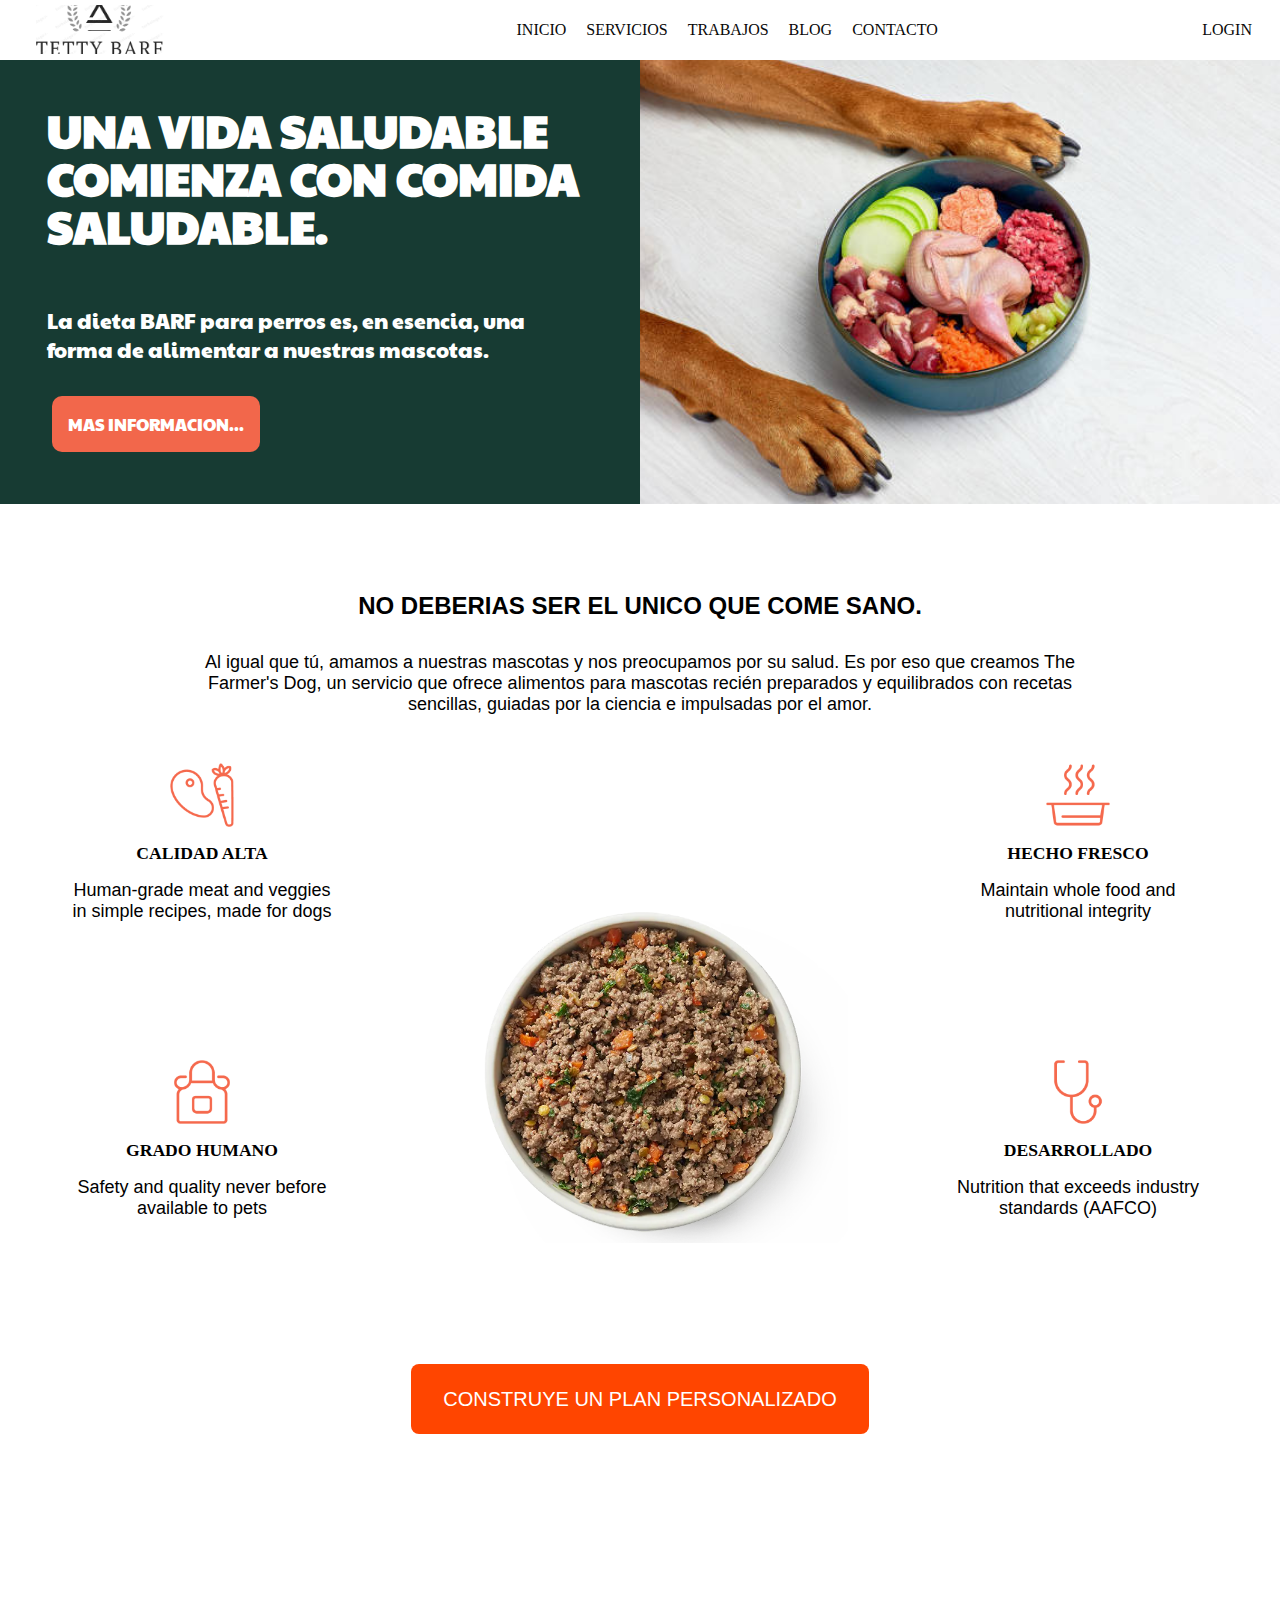
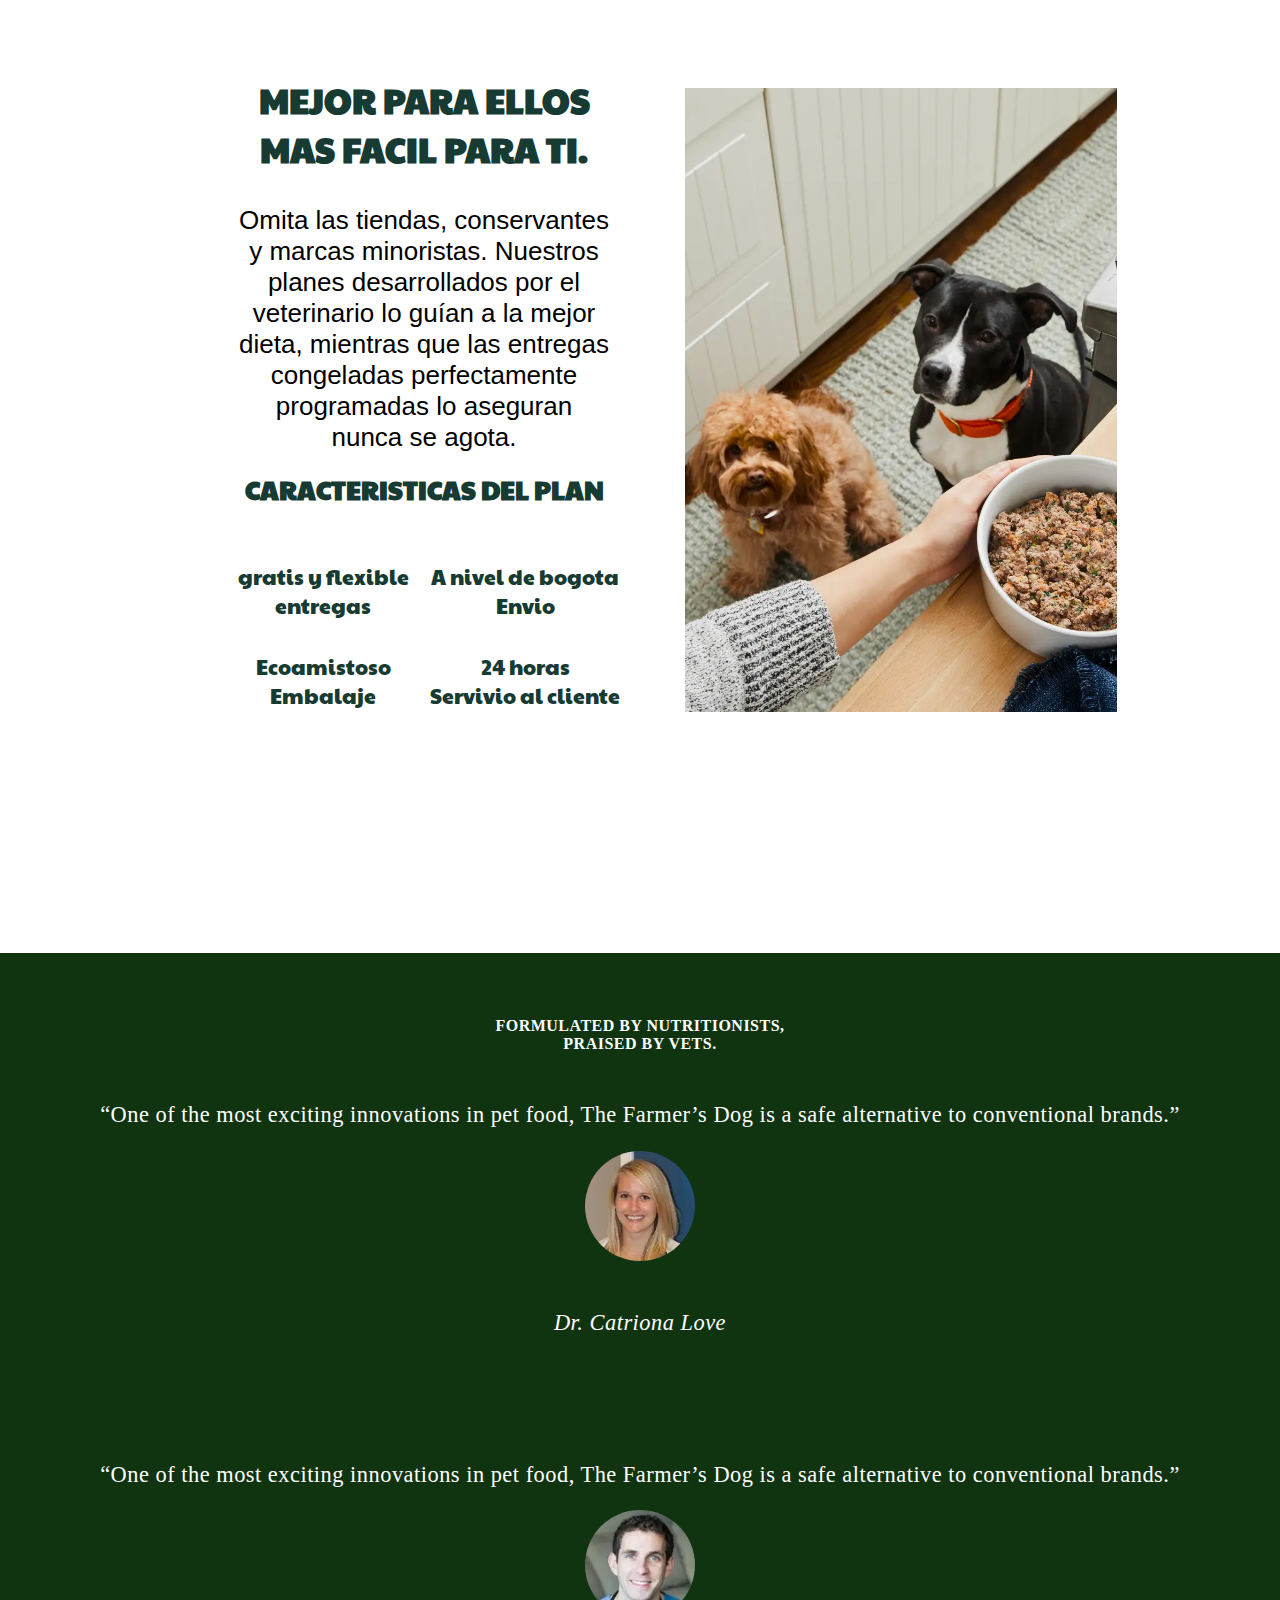
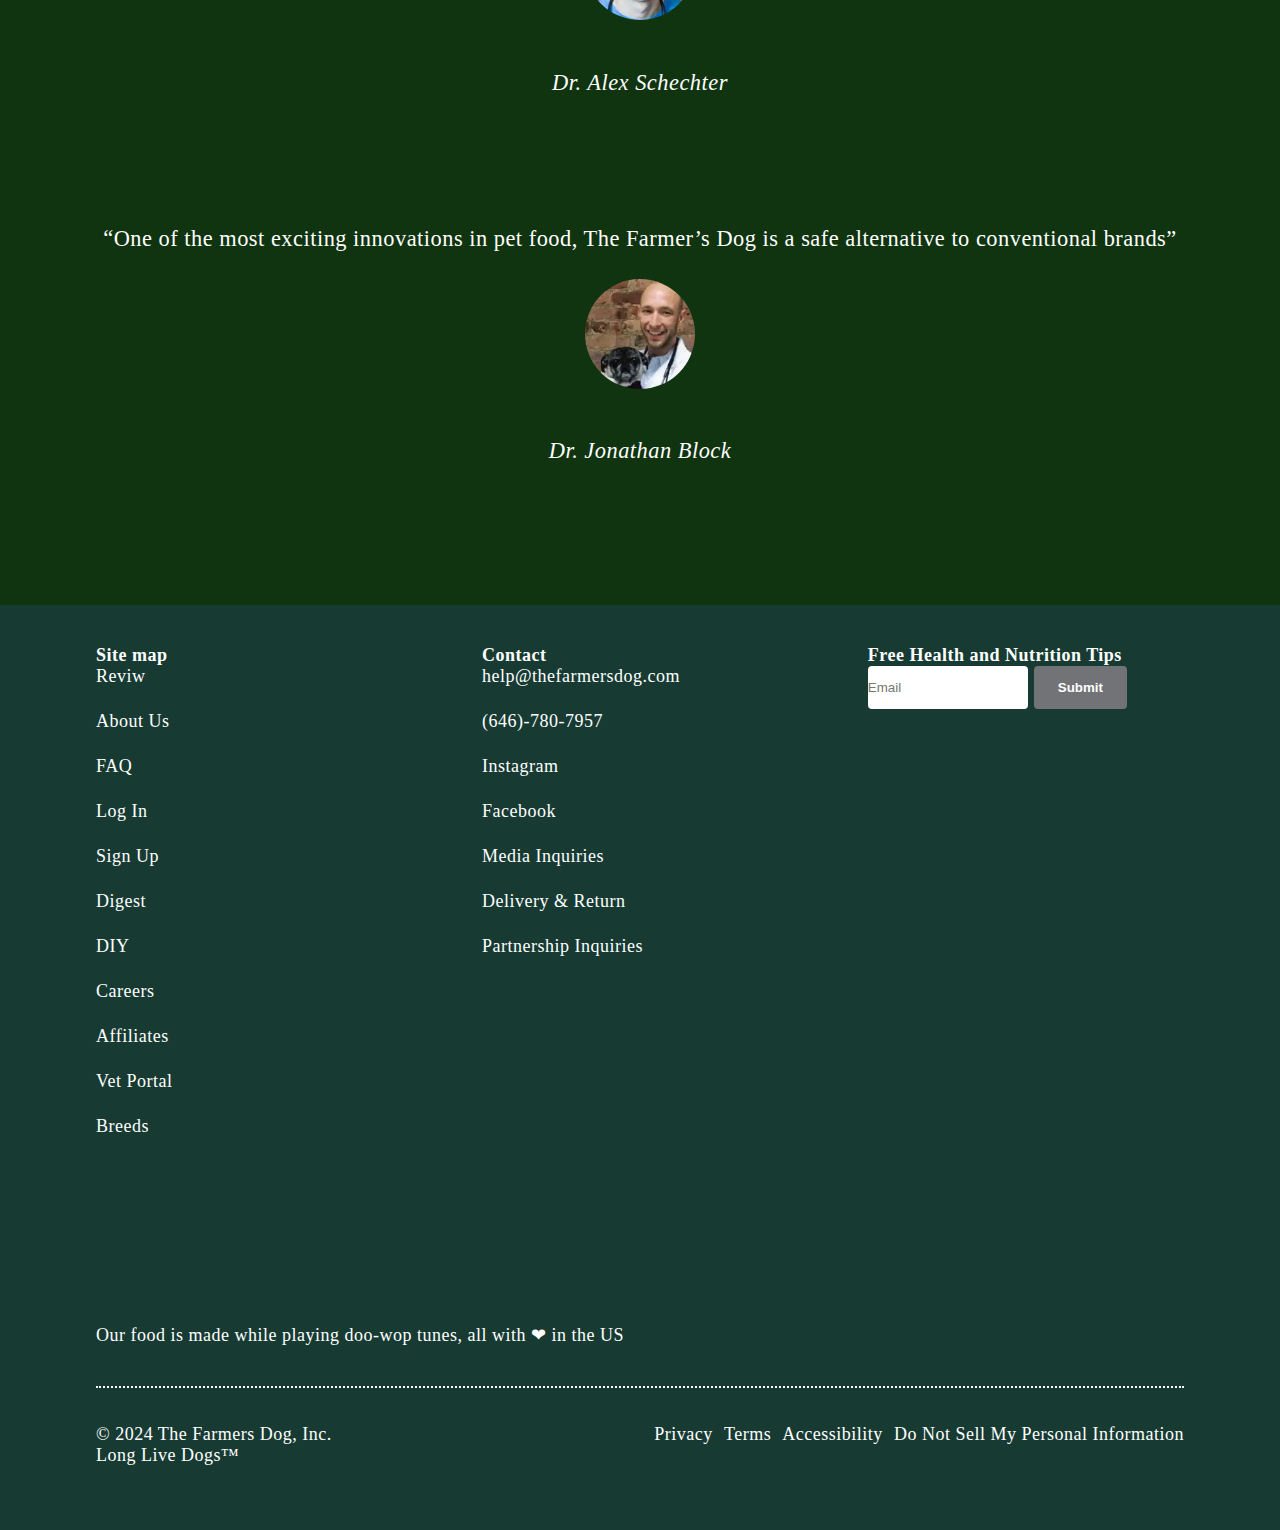
==== index.html @ 01b1a586 "se soluciono el cambio de tamaño de la imagen principal" ====
<!DOCTYPE html>
<html lang="en">
<head>
    <meta charset="UTF-8">
    <meta name="viewport" content="width=device-width, initial-scale=1.0">
    <link rel="stylesheet" href="https://cdnjs.cloudflare.com/ajax/libs/font-awesome/6.5.2/css/all.min.css" integrity="sha512-SnH5WK+bZxgPHs44uWIX+LLJAJ9/2PkPKZ5QiAj6Ta86w+fsb2TkcmfRyVX3pBnMFcV7oQPJkl9QevSCWr3W6A==" crossorigin="anonymous" referrerpolicy="no-referrer" />
    <link href="https://fonts.googleapis.com/css?family=Nunito&display=swap" rel="stylesheet">

    <link href="https://fonts.googleapis.com/css?family=Press+Start+2P&display=swap" rel="stylesheet">

    <link rel="stylesheet" hre="https://use.fontawesome.com/releases/v5.8.1/css/all.css" integrity="sha384-50oBUHEmvpQ
    1lW4y57PTFmhCaXp0ML5d60M1M7uH2+nqUivzIebhndOJK28anvf" crossorigin="anonymous">

    <link rel="stylesheet" href="https://cdnjs.cloudflare.com/ajax/libs/font-awesome/6.5.2/css/all.min.css" integrity="sha512-SnH5WK+bZxgPHs44uWIX+LLJAJ9/2PkPKZ5QiAj6Ta86w+fsb2TkcmfRyVX3pBnMFcV7oQPJkl9QevSCWr3W6A==" crossorigin="anonymous" referrerpolicy="no-referrer" />

    <link rel="preconnect" href="https://fonts.googleapis.com">
    <link rel="preconnect" href="https://fonts.gstatic.com" crossorigin>
    <link href="https://fonts.googleapis.com/css2?family=Paytone+One&display=swap" rel="stylesheet">
    <link rel="stylesheet" href="./css/style.css">
    <title>Tetty Barf</title>
</head>
    <body>
        <header>
            <div class="logo">
                <a href="index.html"><img class="logo-main" src="./img/logo2.PNG" alt=""></a>
            </div>

            <nav id="menu">
                <ul>
                    <li><a href="#">Inicio</a></li>
                    <li><a href="#">Servicios</a></li>
                    <li><a href="#">Trabajos</a></li>
                    <li><a href="#">Blog</a></li>
                    <li><a href="#">Contacto</a></li>
                    <li><a href="#">Login</a></li>
                </ul>
                
            </nav>
            <div class="menu">
                <ul>
                    <li><a href="#">login</a></li>
                </ul>
            </div>
            
            <div class="menu-toggle">
                <i class="fa fa-bars"></i>
            </div>


        </header>
        <main>
            <div class="section-principal">
                <div class="section1-box-img">
                    <img class="section1-imagen img1" src="img/img-section1.jpg" alt="">
                </div>
        
                <div class="section1-box">  
                        <h2 class="section1-messaje">una vida saludable comienza con comida saludable.</h2>
                        <p class="section1-box-parrafo">La dieta BARF para perros es, en esencia, una forma de alimentar a nuestras mascotas. </p>
                        <div class="Bootom">
                            <a class="link"  href="#">MAS INFORMACION...</a>
                        </div>
        
                </div>
            </div>
            <div class="content">
                <div class="content-main">
                    <h2>no deberias ser el unico que come sano.</h2>
                    <p>Al igual que tú, amamos a nuestras mascotas y nos preocupamos por su salud. Es por eso que creamos The Farmer's Dog, un servicio que ofrece alimentos para mascotas recién preparados y equilibrados con recetas sencillas, guiadas por la ciencia e impulsadas por el amor.</p>
                </div>
                <div class="content-img">
                    <img class="content-comida-img" src="./img/comida.webp" alt="">
                </div>
                <div class="box">
                    <div class="fila">
                        <div class="column">
                            <div>
                                <img class="img  content-img-min" src="./img/real-food-1bf8f7.webp" alt="">
                            </div>
                            <h3>calidad alta</h3>
                            <p>Human-grade meat and veggies in simple recipes, made for dogs</p>
                        </div>
                        <div class="column">
                            <div class="grado-humano">
                                <img class="img  content-img-min maxm" src="./img/usda-kitchens-b0dc22.webp" alt="">
                            </div>
                            <h3>grado humano</h3>
                            <p>Safety and quality never before available to pets</p>
                    </div>
                </div>
                <div class="fila image">
                    <div class="content-img-m ">
                        <img class="content-comida-img" src="./img/comida.webp" alt="">
                    </div>
                </div>
                <div class="fila ">
                    <div class="column">
                        <div>
                            <img class="img content-img-min max" src="./img/made-fresh-2aff4f.webp" alt="">
                        </div>
                        <h3>hecho fresco</h3>
                        <p>Maintain whole food and nutritional integrity</p>
                    </div> 
                    <div class="column">
                        <div>
                            <img class="img  content-img-min" src="./img/vet-approved-c3fc25.webp" alt="">
                        </div>
                        <h3> desarrollado</h3>
                        <p>Nutrition that exceeds industry standards (AAFCO)</p>
                    </div>	
                </div>
                    <div class="content-button">
                            <a href="#">construye un plan personalizado</a>
                    </div>
                </div>
            </div>
            <section class="section4">
        
                <div class="section4-box-info">
                    <h2 class="section4-info">Mejor para ellos mas facil para ti.</h2>
                    <p class="section4-parrafo">Omita las tiendas, conservantes y marcas minoristas. Nuestros planes desarrollados por el veterinario lo guían a la mejor dieta, mientras que las entregas congeladas perfectamente programadas lo aseguran nunca se agota.</p> 
        
        
                    
                <div>
                    <h3 class="section4-plan">caracteristicas del plan</h3>
                </div>
        
                <div class="plan">
                    <div>
                        <p>gratis y flexible</p>
                        <p>entregas</p>
                    </div>
        
                    <div>
                        <p>A nivel de bogota</p>
                        <p>Envio</p>
                    </div>
        
                    <div>
                        <p>Ecoamistoso</p>
                        <p>Embalaje</p>
                    </div>
        
                    <div>
                        <p>24 horas</p>
                        <p>Servivio al cliente</p>
                    </div>
                </div>
        
                </div>
            
                <div class="section4-box-img">
                    <img class="section4-img" src="img/perros.webp" alt="">
                </div>
            </section>
            
            <section class="veterinarians-box ">
                <div class="title-veterinarians">
                    <h2 class="title-veterinarians1">Formulated by nutritionists,<br>praised by vets.</h2>
                </div>
                <div>			
                    <div class="information-veterinarians ">
                        <div class="veterinarian">
                            <div>
                                <blockquote class="text-veterinarian">
                                    “One of the most exciting innovations in pet food, The Farmer’s Dog is a safe alternative to conventional brands.”
                                </blockquote>
        
                                <picture>
                                    <img  class="photo-veterinarians" src="./imagenes/Catrina-Love.jpg" alt="Dr Catriona Love" />
                                </picture>
        
                                <cite class="text-veterinarian">
                                    Dr. Catriona Love
                                </cite>
        
                                
                            </div>
                        </div>
                        <div class="veterinarian | ">
                            <div>
                                <blockquote class="text-veterinarian">
                                    “One of the most exciting innovations in pet food, The Farmer’s Dog is a safe alternative to conventional brands.”
                                </blockquote>
                                
        
                                <picture>
                                    <img  class="photo-veterinarians" src="./imagenes/Alex Schechter.jpg" alt="Dr Alex Schechter" />
                                </picture>
        
                                <cite class="text-veterinarian">
                                    Dr. Alex Schechter
                                </cite>
                            </div>
                        </div>
                        <div class="veterinarian">
                            <div>
                                <blockquote class="veterinarian">
                                    “One of the most exciting innovations in pet food, The Farmer’s Dog is a safe alternative to conventional brands”
                                </blockquote>
        
        
                                <picture>
                                    <img  class="photo-veterinarians" src="./imagenes/Jonathan Block.jpg" alt="Dr Jonathan Block" />
                                </picture>
        
                                <cite class="text-veterinarian">
                                    Dr. Jonathan Block
                                </cite>
                            </div>
                        </div>
                    </div>
        
                    </div>
                </div>
            </section>
        
        </main>

        <footer class="footer">
            <div class="pre-footer container">
                <div class="menu-list-footer">
                    <h4 class="title-menu-list">Site map</h4>
                    <ul class="menu-footer">
                        <li><a href="#" class="menu-link">Reviw</a></li>
                        <li><a href="#" class="menu-link">About Us</a></li>
                        <li><a href="#" class="menu-link">FAQ</a></li>
                        <li><a href="#" class="menu-link">Log In</a></li>
                        <li><a href="#" class="menu-link">Sign Up</a></li>
                        <li><a href="#" class="menu-link">Digest</a></li>
                        <li><a href="#" class="menu-link">DIY</a></li>
                        <li><a href="#" class="menu-link">Careers</a></li>
                        <li><a href="#" class="menu-link">Affiliates</a></li>
                        <li><a href="#" class="menu-link">Vet Portal</a></li>
                        <li><a href="#" class="menu-link">Breeds</a></li>
                    </ul>
                </div>
                <div class="menu-list-footer">
                    <h4 class="title-menu-list">Contact</h4>
                    <ul class="menu-footer">
                        <li><a  href="#" class="menu-link">help@thefarmersdog.com</a></li>
                        <li><a href="#" class="menu-link">(646)-780-7957</a></li>
                        <li><a href="#" class="menu-link">Instagram</a></li>
                        <li><a href="#" class="menu-link">Facebook</a></li>
                        <li><a href="#" class="menu-link">Media Inquiries</a></li>
                        <li><a href="#" class="menu-link">Delivery & Return</a></li>
                        <li><a href="#" class="menu-link">Partnership Inquiries</a></li>
                    </ul>
                </div>
                <div class="input-list-footer container">
                    <h4>Free Health and Nutrition Tips</h4>
                    <div >
                <form action="" class="input-box-footer">
                    <input class="input-footer" id="" placeholder="Email" value="" type="search" name="" required="">
                    <button label="Buscar" class="botton-footer" type="submit">Submit</button>
                </form>
                    </div>
                </div>
            </div>
            <div class="container-final-footer container">
                <div class="text-preline-footer">
                    <br class="line-points">
                    <span class="text-preline">Our food is made while playing doo-wop tunes, all with ❤ in the US</span>
                </div>
                <div class="container-final-line">
                    <div class="text-final-line-footer">
                        <span class="final-text1">© 2024 The Farmers Dog, Inc.</span>
                        <span class="final-text2">Long Live Dogs™</span>
                    </div>
                    <div class="container-last-list">
                        <ul class="last-list-footer">
                            <li class="last-list"><a class="style-link-footer" href="#">Privacy</a></li>
                            <li class="last-list"><a class="style-link-footer" href="#">Terms</a></li>
                            <li class="last-list"><a class="style-link-footer" href="#">Accessibility</a></li>
                            <li class="last-list"><a class="style-link-footer" href="#">Do Not Sell My Personal Information</a></li>
                        </ul>
                    </div>
                </div>
            </div>
        </footer>
    </html>
    <script src="./js/main.js"></script>
</body> 
</html>
---- css/style.css ----
*{
    margin: 0;
    padding: 0;
    box-sizing: border-box;
}

p{
    font-size: 18px;
    font-family: Arial, Helvetica, sans-serif;
}
h2,
h3{
    text-transform: uppercase;
    font-size: 1rem;

}
/* estilos de la navegacion */
.container {
    max-width: 600px;
    margin: auto;
    font-size: 18px;
    padding: 20px;
}
header {
    position: fixed;
    width: 100%;
}
header {
    height: 60px;
    background-color: #ffffff;
    display: flex;
    padding: 0 20px;
    justify-content: space-between;

}
.menu-toggle {
    display: none;
    margin-left: auto;
    color: black;
    line-height: 60px;
    font-size: 25px;
    cursor: pointer;
    margin: 0;
    font-family:Georgia, 'Times New Roman', Times, serif;
}
.logo-main{
    width: 8rem;
    height: 3.7rem;
    object-fit: cover;
    padding: .3rem 0 .3rem 0;
}
.logo a {
    color: black;
    text-decoration: none;
    font-size: 20px;
    line-height: 60px;
    text-transform: uppercase;
    font-family: 'Press Start 2P', cursive;
    padding: 0 1rem;
}

#menu {
    /* margin-left: auto; */
    padding: 0 0 0 5rem;
}

#menu ul li {
    display: inline-block;
    color: black;
}
.menu ul {
    list-style: none;
}

#menu ul li a,
.menu-lg, .menu ul li a {
    display: inline-block;
    position: relative;
    color: rgb(9, 8, 8);
    text-decoration: none;
    line-height: 60px;
    padding: 0 8px;
    text-transform: uppercase;
    transition: .2s;
}
.menu-lg {
    padding: 0 0 0 35rem;
}
#menu ul li:last-child{
    display: none;
}


#menu ul li a:hover {
    background-color: #bebbbb;
}

.show {
    height: 368px !important;
}


@media (min-width:520) and (max-width: 540px) {
    .header {
        padding: 30px;
    }
    .menu-toggle{
        display: block;
        align-items: center;
        padding: 0 .5rem;
    }
    .fa-bars:before, .fa-navicon:before {
        content: "\f0c9";
        padding: .3rem;
    }
    #menu {
        background: #fff;
        position: absolute;
        top: 60px;
        left: 0;
        width: 100%;
        height: 0;
        /* border: 1px solid #eee; */
        overflow: hidden;
        transition: .3s ease-out;
        padding: 0;
    }
    #menu ul li {
        display: block;
        text-align: center;
    }
    .menu {
        display: none;
    }
    #menu ul li a,
    .lg a {
        color: black;
        font-size: 20px;
        border-bottom: 1px solid black;
        width: 100%;
        list-style: none;
    }
    #menu ul li a:hover {
        background: #c8c3c3;
    }
    .logo{
        position: relative;
        left: 31px;
    }
    .lg li {
        list-style: none;
        height: 2rem;
    }
    
    .container {
        padding: 10px;
    }
    /* inio de los estilos del footer */
    .pre-footer{
        flex-direction:row ;
    }
    .container{
        max-width: 92.5%;
    }
    .container-final-line{
        flex-direction: row;
        align-items: center;
    }
    ul.last-list-footer{
        flex-direction: row;
            align-items: center;

    }
    /* estilos de la seccion para especialistas */
    .information-veterinarians{
        justify-content: space-around;
        flex-direction: row;
    }
    .content-img{
        display: none;
    }
    .content-img-m{
        display: block;
        
    }
    .box{
        display: flex;
        flex-direction: row;
        align-items: center;
        justify-content: space-between;
        height: 100%;
    }
    .content-main h2 {
        padding: 2rem 24rem;
        font-family: Arial, Helvetica, sans-serif;
        font-size: 1.5rem;
    }
    .content-main p {
        padding: 0px 17rem;
        font-family: Arial, Helvetica, sans-serif;
        font-size: 20px ;
    }
    .fila{
        width: 25%;
        flex-wrap: wrap;
    }
    .column{
        display: flex;
        flex-direction: column;
        width: 100%;
        text-align: center;
        
    }
    .image{
        width: 50%;
    }
    img.content-comida-img {
        width: 415px;
        height: 366px;
        object-fit: cover;
        margin: 2rem 0 1rem 7.5rem;
    }
    
    .column p {
        padding: 0 1rem 8.6rem 1rem;
    }
    .content-button a {
        padding: 1.5rem 2rem;
        background-color: orangered;
        /* text-align: center; */
        /* text-decoration: none; */
        color: white;
        font-size: 20px;
        border-radius: .5rem;
        border: radio;
    }
    /* aqui empieza los estilos de la seccion4 */
    .section4 {
        width: 100%;
        height: 41rem;
    }

    .section4-box-info {
        padding: 29px 0;
        text-align: center;
    }

    .section4-info {
        font-family: "Paytone One", sans-serif;
        font-size: 35px;
        color: #173b33;
        padding: 2rem;
        text-align: center;
    }

    .section4-parrafo {
        font-size: 30px;
        text-align: center;
        padding: 0 30px;
    }

    .plan {
        display: grid;
        grid-template-columns: 50% 50%;
        gap: 2rem 0;
        padding: 23px 0;
        margin: 14px
    }

    .section4-plan {
        padding: 18px;
        font-size: 26px;
        font-family: "Paytone One", sans-serif;
        color: #173b33;
        text-align: left;
        display: inline-block;
        position: relative;
    }

    .section4-plan:after{
        content: "";
        position: absolute;
        width: 100%;
        height: 6px;
        margin-top: 35px;
        left: 0;
        background-color: #f2674b;

    }
    .plan p {
        font-size: 21px;
        color: #173b33;
        font-family: "Paytone One", sans-serif;

    }


    .section4-img {
        width: 100%;
    }
}
@media (max-width: 830px) {
    .header {
        padding: 30px;
    }
    .menu-toggle{
        display: block;
        flex-basis: 3.8rem;

    }
    #menu {
        background: #fff;
        position: absolute;
        z-index: 2;
        top: 60px;
        left: 0;
        width: 100%;
        height: 0;
        /* border: 1px solid #eee; */
        overflow: hidden;
        transition: .3s ease-out;
        padding: 0;
    }
    #menu ul li {
        display: block;
        text-align: center;
    }
    .menu {
        display: none;
    }
    #menu ul li:last-child{
        display: block;
    }
    #menu ul li a,
    .lg a {
        color: black;
        font-size: 20px;
        border-bottom: 1px solid black;
        width: 100%;
        list-style: none;
    }
    #menu ul li a:hover {
        background: #fbfafa;
    }
    .logo{
        flex-basis: 100%;
        display: flex;
        justify-content: center;
        padding-left: 66px;
    }
    .lg li {
        list-style: none;
        height: 2rem;
    }
    
    
}
/* estilos de la seccion1 */
.section-principal {
    width: 100%;
    height: 100%;

}

.section1-imagen{
    width: 100%;
    height: 100%;
    object-fit: fill;
    margin: 3rem 0 0 0 ;
}

.section1-box{
    height: 554px;;
    background-color: #173b33;
    padding: 10px;
    padding: .5rem;
}

.sectio1-box-messaje{
    width: 66%;
    margin: 18px;

}
.section1-messaje{
    font-size: 46px;
    color: white;
    font-family: "Paytone One", sans-serif;
    margin: 25px 15px;
    line-height: 48px;
    padding: 2rem 0;
}

.section1-box-parrafo{
    margin: 15px;
    color: white;
    font-family: "Paytone One", sans-serif;
    font-size: 21px;
}

.Bootom{
    padding: 20px;
    width: 16rem;
    margin-top: 28px;
    
}
.link{
    background-color: #f2674b;
    padding: 16px;
    color: white;
    text-decoration: none;
    border-radius: 10px;
    font-family: "Paytone One", sans-serif;
    font-size: 17px;
}


/* estilos de la seccion de informacion sobre la alimentacion */
.content{
    margin: 3.5rem;
}
.content-main h2 {
    padding: 2rem 0 ;
    font-size: xx-large;
}
.content-main p {
    padding: 0 1rem;
}
img.content-comida-img {
    width: 307px;
    height: 366px;
    object-fit: cover;
}
img.content-comida-img {
    width: 307px;
    height: 366px;
    object-fit: cover;
    margin: 0 0 0 1.5rem;
    display: block;
    margin-left: auto;
    margin-right: auto;
}
.content-main{
    text-align: center;
    width: 100%;
    height: 100%;

}
.img {
    width: 4rem;
    height: 4rem;
}
.box{
    display: flex;
    flex-wrap: wrap;
}
.column {
    width: 50%;
    /* text-align: center; */
    /* padding: 2rem 1rem; */
}
.column h3 {
    padding: 1rem 0 1rem 0;
    font-size: 1.1rem;
    font-weight: 900;
    text-align: center;
}
.column p {
    padding: 0 1rem 1.6rem 1rem;
}
.content-button {
    width: 100%;
    height: 100%;
    text-align: center;
    padding: 2rem 0;
}
.content-button a {
    padding: 1.5rem .5rem;
    background-color: orangered;
    text-align: center;
    text-decoration: none;
    color: white;
    border-radius: .5rem;
    border: radio;
    font-family: sans-serif;
    font-size: 14.5px;
    text-transform: uppercase;

}   
.content-img-m{
    display: none;  
}
.fila{
    display: flex;
    flex-wrap: wrap;
}
.img{
    display: block;
    margin-left: auto;
    margin-right: auto;

}
/* estilos de la section4 */

.section4 {
    width: 100%;
    height: 100%;
}

.section4-box-info {
    padding: 29px 0;
    text-align: center;
}

.section4-info {
    font-family: "Paytone One", sans-serif;
    font-size: 28px;
    color: #173b33;
    padding: 2rem;
    text-align: center;
}

.section4-parrafo {
    font-size: 26px;
    text-align: center;
    padding: 0 30px;
}

.plan {
    display: grid;
    grid-template-columns: 50% 50%;
    gap: 2rem 0;
    padding: 23px 0;
    margin: 14px
}

.section4-plan {
    padding: 18px;
    font-size: 28px;
    font-family: "Paytone One", sans-serif;
    color: #173b33;
    text-align: left;
    display: inline-block;
    text-align: center;
    /* position: relative; */
}

/* .section4-plan:after{
    content: "";
    position: absolute;
    width: 100%;
    height: 6px;
    margin-top: 35px;
    left: 0;
    background-color: #f2674b;
} */
.plan p {
    font-size: 21px;
    color: #173b33;
    font-family: "Paytone One", sans-serif;

}


.section4-img {
    width: 100%;
}
/* aqui van los estilos de la seccion de informacion */
section.veterinarians-box {
    padding: 4rem 0;
    letter-spacing: .5px;
}

.title-veterinarians{
    display: flex;
    justify-content: center;
}
.title-veterinarians h2 {
    color: white;
    text-align: center;
}


.information-veterinarians{
    display: flex;
    justify-content: center;
    flex-direction: column;
    
}
.veterinarian{
    display: flex;
    justify-content: start;
    flex-direction: column;
    flex-basis: 33%;
}

.text-veterinarian{
    display: flex;
    justify-content: space-around;
}



.photo-veterinarians{
    border-radius: 50%;
    display: flex;
    justify-content: center;
    margin: 0 auto;
    height: 110px;
    width: 110px;
    
}

cite.text-veterinarian {
    margin: 27px 0;
}




/* aqui empieza todos los estil  */

    .footer {
        background-color: #173b33;
        color: white;
        letter-spacing: .5px;
    }

    .pre-footer {
        color: white;
        display: flex;
        justify-content: space-between;
        align-items: baseline;
        flex-direction: column;
        padding-left: 50px;
    }

    .container{
        max-width: 96%;
        width: 100%;
        margin: 0 auto;
    }
    h2, h3 {
        text-transform: uppercase;
        font-size: 1.3rem;
        color: black;
    }
    .veterinarian {
        margin: 27px 0;
        color: white;
    }
    section.veterinarians-box {
        padding: 4rem 0;
        letter-spacing: .5px;
        background-color: rgb(16, 51, 16);
    }

    /* aqui se le da comienzo a los estilos del footer */
    section.veterinarians-box {
        padding: 4rem 0;
        letter-spacing: .5px;
    }
    
    .title-veterinarians{
        display: flex;
        justify-content: center;
    }
    blockquote.veterinarian {
        color: white;
        text-align: center;
        padding: 0 3rem;
        font-size: 1.4rem;
    }
    
    .information-veterinarians{
        display: flex;
        justify-content: center;
        flex-direction: column;
        
    }
    .veterinarian{
        display: flex;
        justify-content: start;
        flex-direction: column;
        flex-basis: 33%;
    }
    
    .text-veterinarian{
        display: flex;
        justify-content: space-around;
        text-align: center;
        padding: 1.4rem 3rem;
        font-size: 1.4rem;
    }
    .footer {
        background-color: #173b33;
        color: white;
        letter-spacing: .5px;
    }
    
    .pre-footer {
        color: white;
        display: flex;
        justify-content: space-between;
        align-items: baseline;
        flex-direction: column;
        padding-left: 50px;
    }
    .container{
        max-width: 96%;
        width: 100%;
        margin: 0 auto;
        padding: 0;
    }
    .menu-footer{  
        list-style: none;
        padding: 0;
    }
    
    .menu-list-footer{
        color: white;
        padding: 0;
        margin: 0;
        flex-basis: 33%;
        margin-bottom: 70px;
        width: 100%;
        padding: 40px 2rem;
        box-sizing: border-box;
        
    }
    
    .input-list-footer{
        margin: auto;
        margin-bottom: 70px;
        padding: 0;
        margin: 0;
        flex-basis: 33%;
        margin-bottom: 25px;
        display: flex;
        flex-direction: column;
        padding: 0 2rem;
    }
    
    .input-box-footer {
        align-items: normal;
        display: flex;
        /* position: relative; */
        width: 100%;
    }
    
    a.menu-link{
        text-decoration: none;
        color: white;
        display: flex;
        margin-bottom: 24px;
    }
    
    
    button.botton-footer {
        background-color: #717377;
        border-radius: 4px;
        padding: 14px 24px;
        margin-left: 6px;
        border: none;
        color: white;
        font-weight: bold;
    }
    
    input.input-footer {
        border: none;
        border-radius: 4px;
        width: 10rem;
    }
    
    
    .text-preline-footer {
        padding-bottom: 40px;
    }
    
    
    .container-final-line {
        width: 100%;
    }
    
    .container-final-footer {
        /* text-align: center; */
    
        display: flex;
        flex-direction: column;
        align-items: flex-start;
        padding-top: 24px;
        padding: 2rem 2rem 3rem 2rem;
    }
    
    
    .container-final-line {
        flex-direction: column;
        display: flex;
        justify-content: space-between;
        align-items: flex-start;
        border-top: 2px dotted #fff;
        padding: 1rem 0;
    
    }
    ul.last-list-footer {
        text-decoration: none;
        color: white;
        flex-direction: column;
        list-style: none;
        padding: 0;
        text-align: left;
        display: flex;
        justify-content: center;
        align-items: flex-start;
        gap: .7rem;
    }
    
    .style-link-footer{
        color: white;
        text-decoration: none;
    }

@media (min-width: 780px) {
    .section-principal{
        display: flex;
        flex-direction: row-reverse;
        width: 100%;
        height: 100%;
    }
    .section1-imagen{
        width: 100%;
        height: 100%;
        object-fit: cover;
    }
    .section1-imagen {
        /* width: 100%; */
        /* height: 256px; */
        /* object-fit: cover; */
        margin: 3rem 0 0 0;
    }
    .section1-box {
        /* height: 554px; */
        background-color: #173b33;
        /* padding: 10px; */
        padding: 3rem 2rem;
        height: auto;
        width: 50%;
    }

    .section1-box-img{
        width: 50%;
        
    }
    .section1-imagen {
        margin: 3rem 0px 0px;
        height: -webkit-fill-available;
        /* max-height: 83.5%; */
    }
    /* .img1{
        height: 606px;
    } */
    /* inicio de estilos para la informacion de comida */
    .content-img{
        display: none;
    }
    .content-img-m{
        display: block;
        width: 100%;
        
    }
    .container {
        max-width: 90%;
    
    }
    .box{
        display: flex;
        flex-direction: row;
        align-items: center;
        justify-content: space-between;
        height: 100%;
    }
    .content-main h2 {
        padding: 2rem 10rem;
        font-family: Arial, Helvetica, sans-serif;
        font-size: 1.5rem;
    }
    .content-main p {
        padding: 0px 13rem;
        font-family: Arial, Helvetica, sans-serif;
        display: block;
        margin-left: auto;
        padding: 0 8rem 3rem 8rem;
    }
    .fila{
        width: 25%;
        flex-wrap: wrap;
    }
    .column{
        display: flex;
        flex-direction: column;
        width: 100%;
        text-align: center;
        
    }
    .image{
        width: 50%;
    }
    img.content-comida-img {
        width: 415px;
        height: 366px;
        object-fit: cover;
        display: block;
        margin-left: auto;
        margin-right: auto;
    }
    .column p {
        padding: 0 1rem 8.6rem 1rem;
    }
    .content-button a {
        padding: 1.5rem 2rem;
        background-color: orangered;
        /* text-align: center; */
        /* text-decoration: none; */
        color: white;
        font-size: 20px;
        border-radius: .5rem;
        border: radio;
    }
    /* aqui comienza los estilos de la seccion4 */
    .section4 {
        width: 100%;
        height: 100%;
        display: flex;
        padding: 9rem 13rem 12rem;
    }

    .section4-box-info {
        padding: 0;
        text-align: center;
        max-width: 50%;
        max-height: 50%;
    }

    .section4-info {
        font-family: "Paytone One", sans-serif;
        font-size: 35px;
        color: #173b33;
        padding: 2rem;
        text-align: left;
        text-align: center;
    }

    .section4-box-img {
        /* border: 1px solid red; */
        object-fit: cover;
        height: 98%;
    }

    .section4-img {
        width: 100%;
        object-fit: cover;
        margin: 2.8rem;
        height: 39rem;
    }

    .section4-plan {
        padding: 18px;
        font-size: 26px;
        font-family: "Paytone One", sans-serif;
        color: #173b33;
        text-align: center;
}
     /* aqui comienza la seccion de informacion de especialistas */

    .information-veterinarians{
        justify-content: space-around;
    }
    .veterinarian {
        /* display: flex; */
        /* justify-content: start; */
        text-align: center;
        /* flex-direction: column; */
        flex-basis: 33%;
    }
    blockquote.text-veterinarian,
    .blockquote.veterinarian  {
        color: white;
    }
    h2, h3 {
        text-transform: uppercase;
        font-size: 1rem;
        color: black;
    }
    .veterinarian {
        margin: 27px 0;
        color: white;
    }
    section.veterinarians-box {
        padding: 4rem 0;
        letter-spacing: .5px;
        background-color: rgb(16, 51, 16);
    }
    /* h2.title-veterinarians1 {
        color: white;
    } */
    /* aqui comienza los estilos del footer para una pantalla grande */
    .pre-footer{
        flex-direction:row ;
    }
    .container {
        max-width: 90%;
    }
    .container-final-line{
        flex-direction: row;
        align-items: center;
    }

    .text-final-line-footer{
        align-self: flex-start;
        margin-top: 20px;
        margin-bottom: 0;
        text-align: left;
        flex-direction: column;
        display: flex
        
    }

    .text-final-line-footer {
        margin-top: 20px;
    }
    ul.last-list-footer{
        flex-direction: row;
        align-items: center;

    }
}
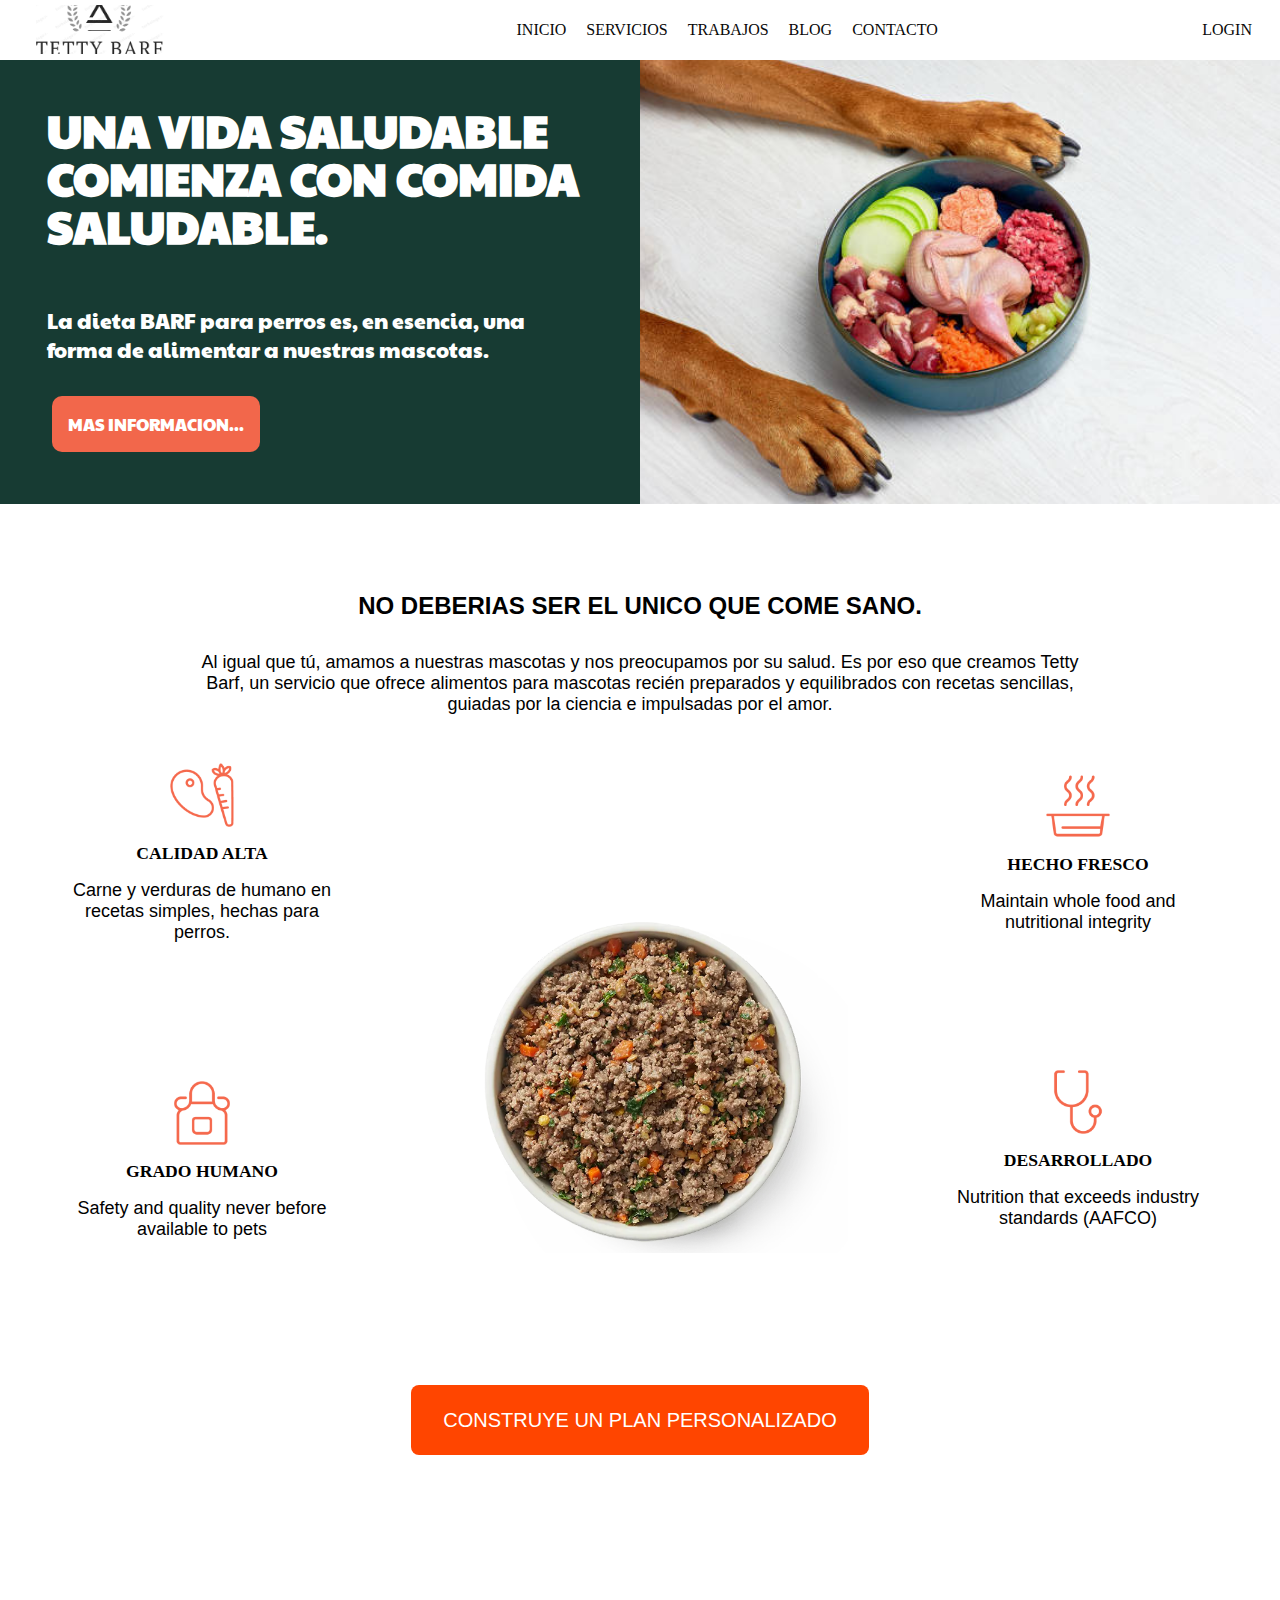
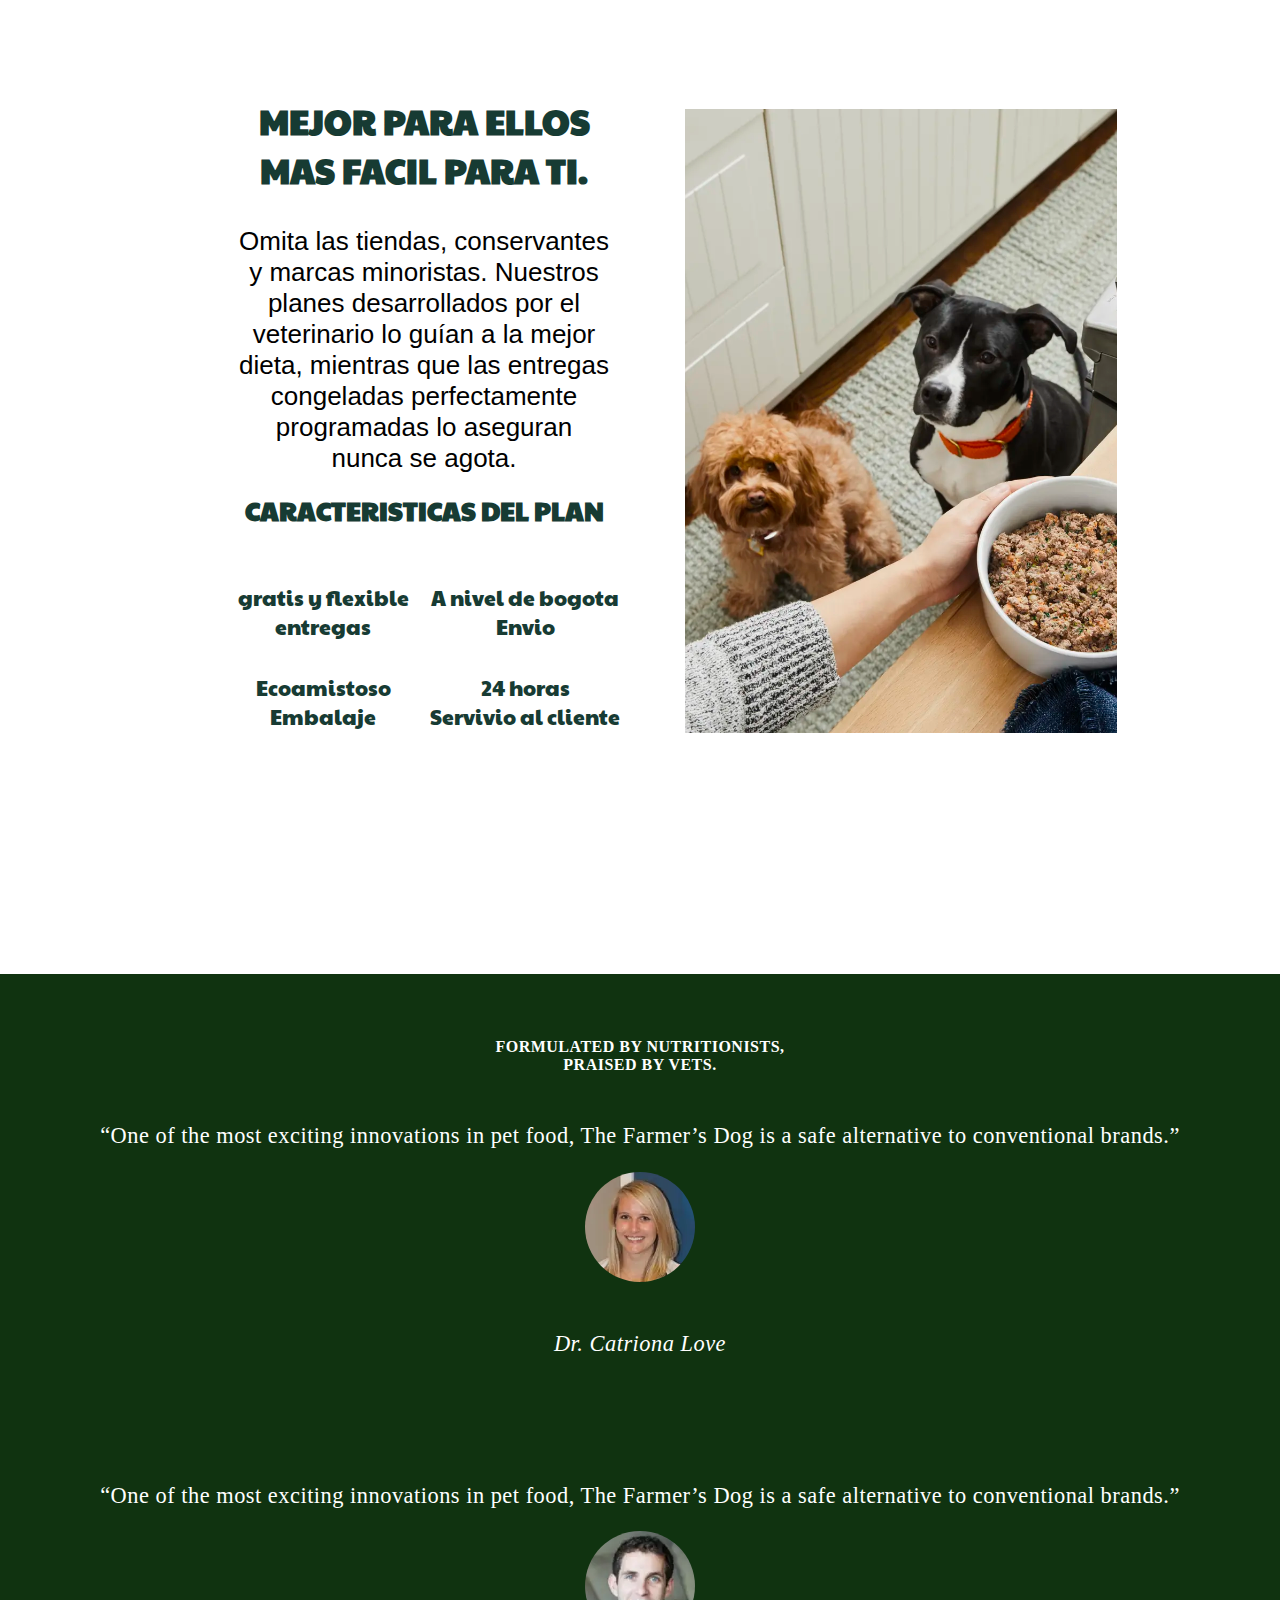
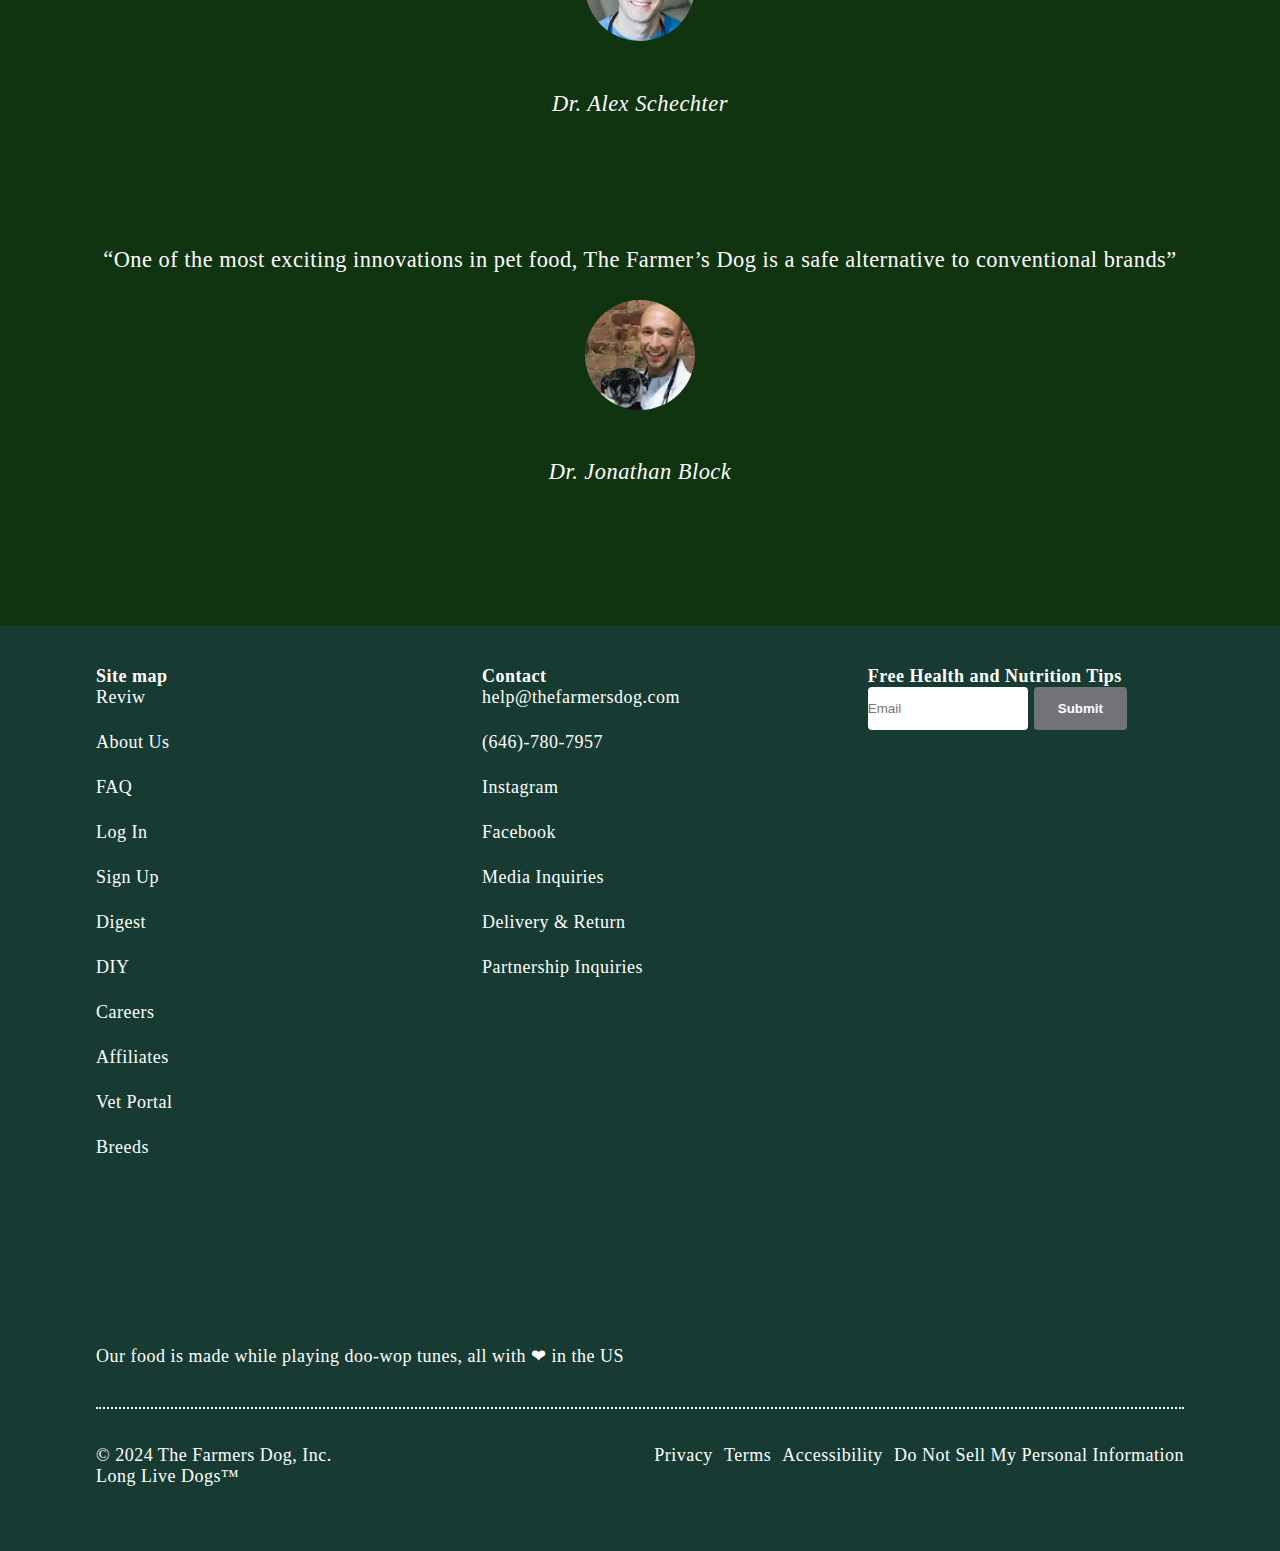
==== commit 15e29dd0: "pongo los ultimos estilos" ====
--- a/index.html
+++ b/index.html
@@ -51,7 +51,7 @@
         <main>
             <div class="section-principal">
                 <div class="section1-box-img">
-                    <img class="section1-imagen img1" src="img/img-section1.jpg" alt="">
+                    <img class="section1-imagen" src="img/img-section1.jpg" alt="">
                 </div>
         
                 <div class="section1-box">  
@@ -66,7 +66,7 @@
             <div class="content">
                 <div class="content-main">
                     <h2>no deberias ser el unico que come sano.</h2>
-                    <p>Al igual que tú, amamos a nuestras mascotas y nos preocupamos por su salud. Es por eso que creamos The Farmer's Dog, un servicio que ofrece alimentos para mascotas recién preparados y equilibrados con recetas sencillas, guiadas por la ciencia e impulsadas por el amor.</p>
+                    <p>Al igual que tú, amamos a nuestras mascotas y nos preocupamos por su salud. Es por eso que creamos Tetty Barf, un servicio que ofrece alimentos para mascotas recién preparados y equilibrados con recetas sencillas, guiadas por la ciencia e impulsadas por el amor.</p>
                 </div>
                 <div class="content-img">
                     <img class="content-comida-img" src="./img/comida.webp" alt="">
@@ -78,7 +78,7 @@
                                 <img class="img  content-img-min" src="./img/real-food-1bf8f7.webp" alt="">
                             </div>
                             <h3>calidad alta</h3>
-                            <p>Human-grade meat and veggies in simple recipes, made for dogs</p>
+                            <p>Carne y verduras de humano en recetas simples, hechas para perros.</p>
                         </div>
                         <div class="column">
                             <div class="grado-humano">
--- a/css/style.css
+++ b/css/style.css
@@ -821,12 +821,14 @@
     }
 
 @media (min-width: 780px) {
+
     .section-principal{
         display: flex;
         flex-direction: row-reverse;
         width: 100%;
         height: 100%;
     }
+
     .section1-imagen{
         width: 100%;
         height: 100%;
@@ -844,17 +846,22 @@
         /* padding: 10px; */
         padding: 3rem 2rem;
         height: auto;
-        width: 50%;
+        flex-basis: 50%;
     }
 
     .section1-box-img{
-        width: 50%;
-        
+        flex-basis: 50%;
     }
     .section1-imagen {
         margin: 3rem 0px 0px;
         height: -webkit-fill-available;
         /* max-height: 83.5%; */
+    }
+    img.section1-image.img1{
+        height: 100vh;
+        position: relative;
+        z-index: -1;
+        top: 4px;
     }
     /* .img1{
         height: 606px;
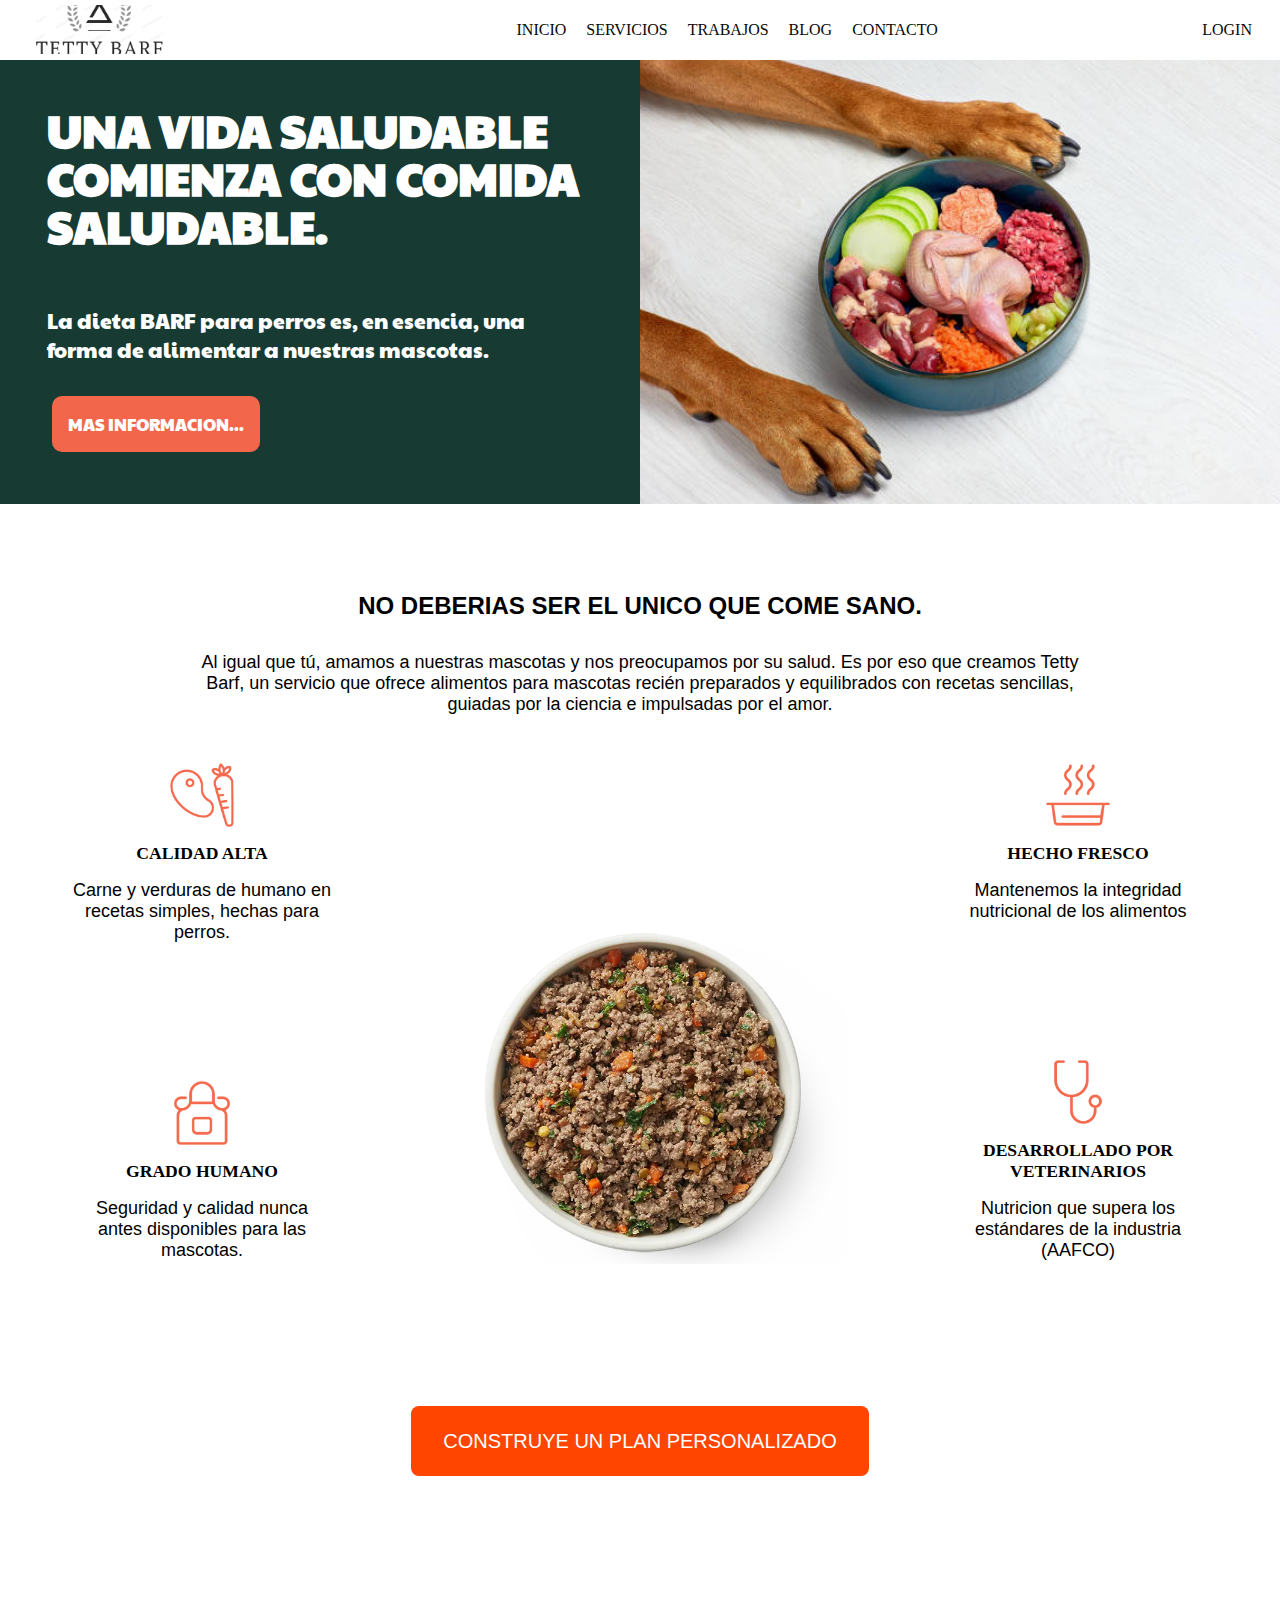
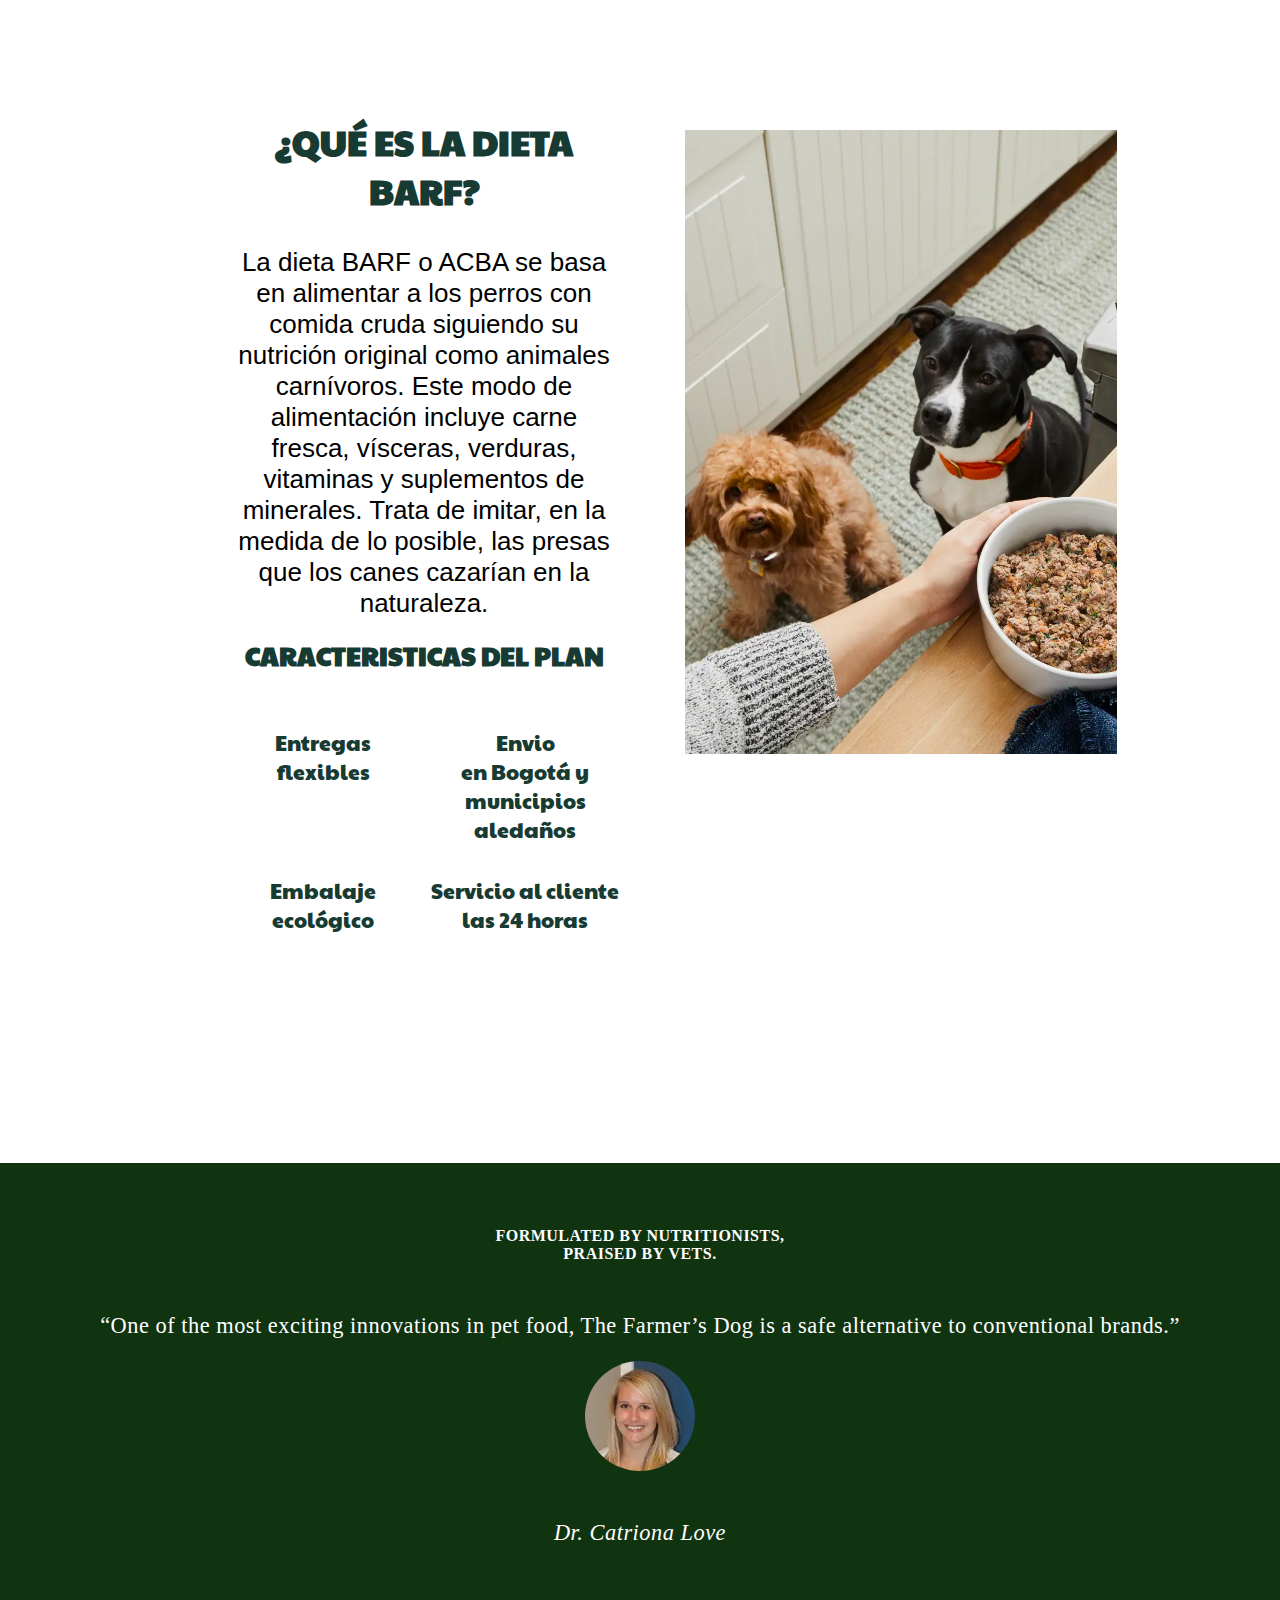
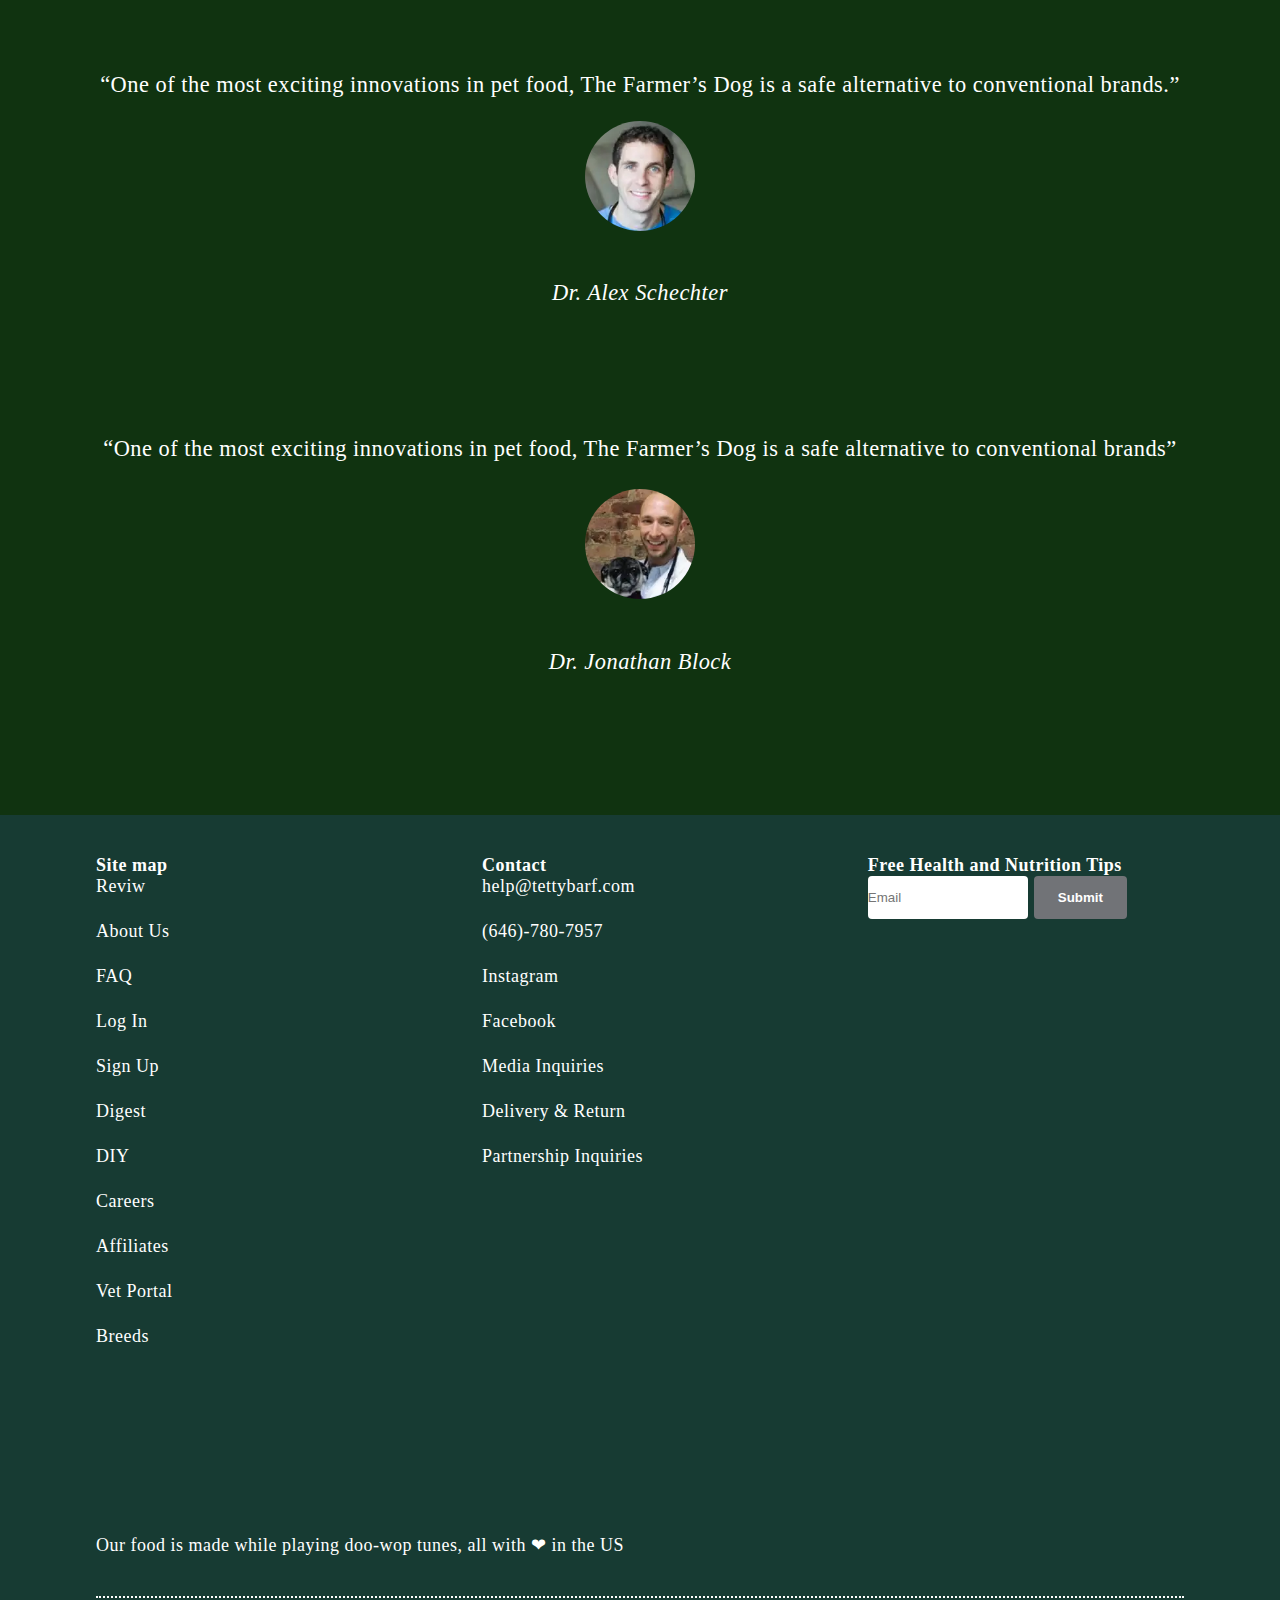
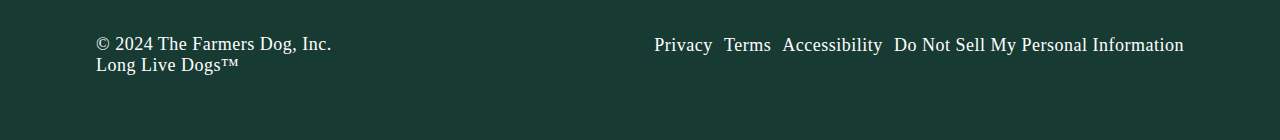
==== commit c9813cb2: "Realizo ultimos detalles" ====
--- a/index.html
+++ b/index.html
@@ -85,7 +85,7 @@
                                 <img class="img  content-img-min maxm" src="./img/usda-kitchens-b0dc22.webp" alt="">
                             </div>
                             <h3>grado humano</h3>
-                            <p>Safety and quality never before available to pets</p>
+                            <p>Seguridad y calidad nunca antes disponibles para las mascotas.</p>
                     </div>
                 </div>
                 <div class="fila image">
@@ -99,14 +99,14 @@
                             <img class="img content-img-min max" src="./img/made-fresh-2aff4f.webp" alt="">
                         </div>
                         <h3>hecho fresco</h3>
-                        <p>Maintain whole food and nutritional integrity</p>
+                        <p>Mantenemos la integridad nutricional de los alimentos</p>
                     </div> 
                     <div class="column">
                         <div>
                             <img class="img  content-img-min" src="./img/vet-approved-c3fc25.webp" alt="">
                         </div>
-                        <h3> desarrollado</h3>
-                        <p>Nutrition that exceeds industry standards (AAFCO)</p>
+                        <h3>Desarrollado por veterinarios</h3>
+                        <p>Nutricion que supera los estándares de la industria (AAFCO)</p>
                     </div>	
                 </div>
                     <div class="content-button">
@@ -117,9 +117,8 @@
             <section class="section4">
         
                 <div class="section4-box-info">
-                    <h2 class="section4-info">Mejor para ellos mas facil para ti.</h2>
-                    <p class="section4-parrafo">Omita las tiendas, conservantes y marcas minoristas. Nuestros planes desarrollados por el veterinario lo guían a la mejor dieta, mientras que las entregas congeladas perfectamente programadas lo aseguran nunca se agota.</p> 
-        
+                    <h2 class="section4-info">¿Qué es la dieta BArf?</h2>
+                    <p class="section4-parrafo">La dieta BARF o ACBA se basa en alimentar a los perros con comida cruda siguiendo su nutrición original como animales carnívoros. Este modo de alimentación incluye carne fresca, vísceras, verduras, vitaminas y suplementos de minerales. Trata de imitar, en la medida de lo posible, las presas que los canes cazarían en la naturaleza.</p> 
         
                     
                 <div>
@@ -128,23 +127,23 @@
         
                 <div class="plan">
                     <div>
-                        <p>gratis y flexible</p>
-                        <p>entregas</p>
-                    </div>
-        
-                    <div>
-                        <p>A nivel de bogota</p>
+                        <p>Entregas</p>
+                        <p>flexibles</p>
+                    </div>
+        
+                    <div>
                         <p>Envio</p>
-                    </div>
-        
-                    <div>
-                        <p>Ecoamistoso</p>
+                        <p>en Bogotá y municipios aledaños</p>
+                    </div>
+        
+                    <div>
                         <p>Embalaje</p>
-                    </div>
-        
-                    <div>
-                        <p>24 horas</p>
-                        <p>Servivio al cliente</p>
+                        <p>ecológico</p>
+                    </div>
+        
+                    <div>
+                        <p>Servicio al cliente</p>
+                        <p>las 24 horas</p>
                     </div>
                 </div>
         
@@ -239,7 +238,7 @@
                 <div class="menu-list-footer">
                     <h4 class="title-menu-list">Contact</h4>
                     <ul class="menu-footer">
-                        <li><a  href="#" class="menu-link">help@thefarmersdog.com</a></li>
+                        <li><a  href="#" class="menu-link">help@tettybarf.com</a></li>
                         <li><a href="#" class="menu-link">(646)-780-7957</a></li>
                         <li><a href="#" class="menu-link">Instagram</a></li>
                         <li><a href="#" class="menu-link">Facebook</a></li>
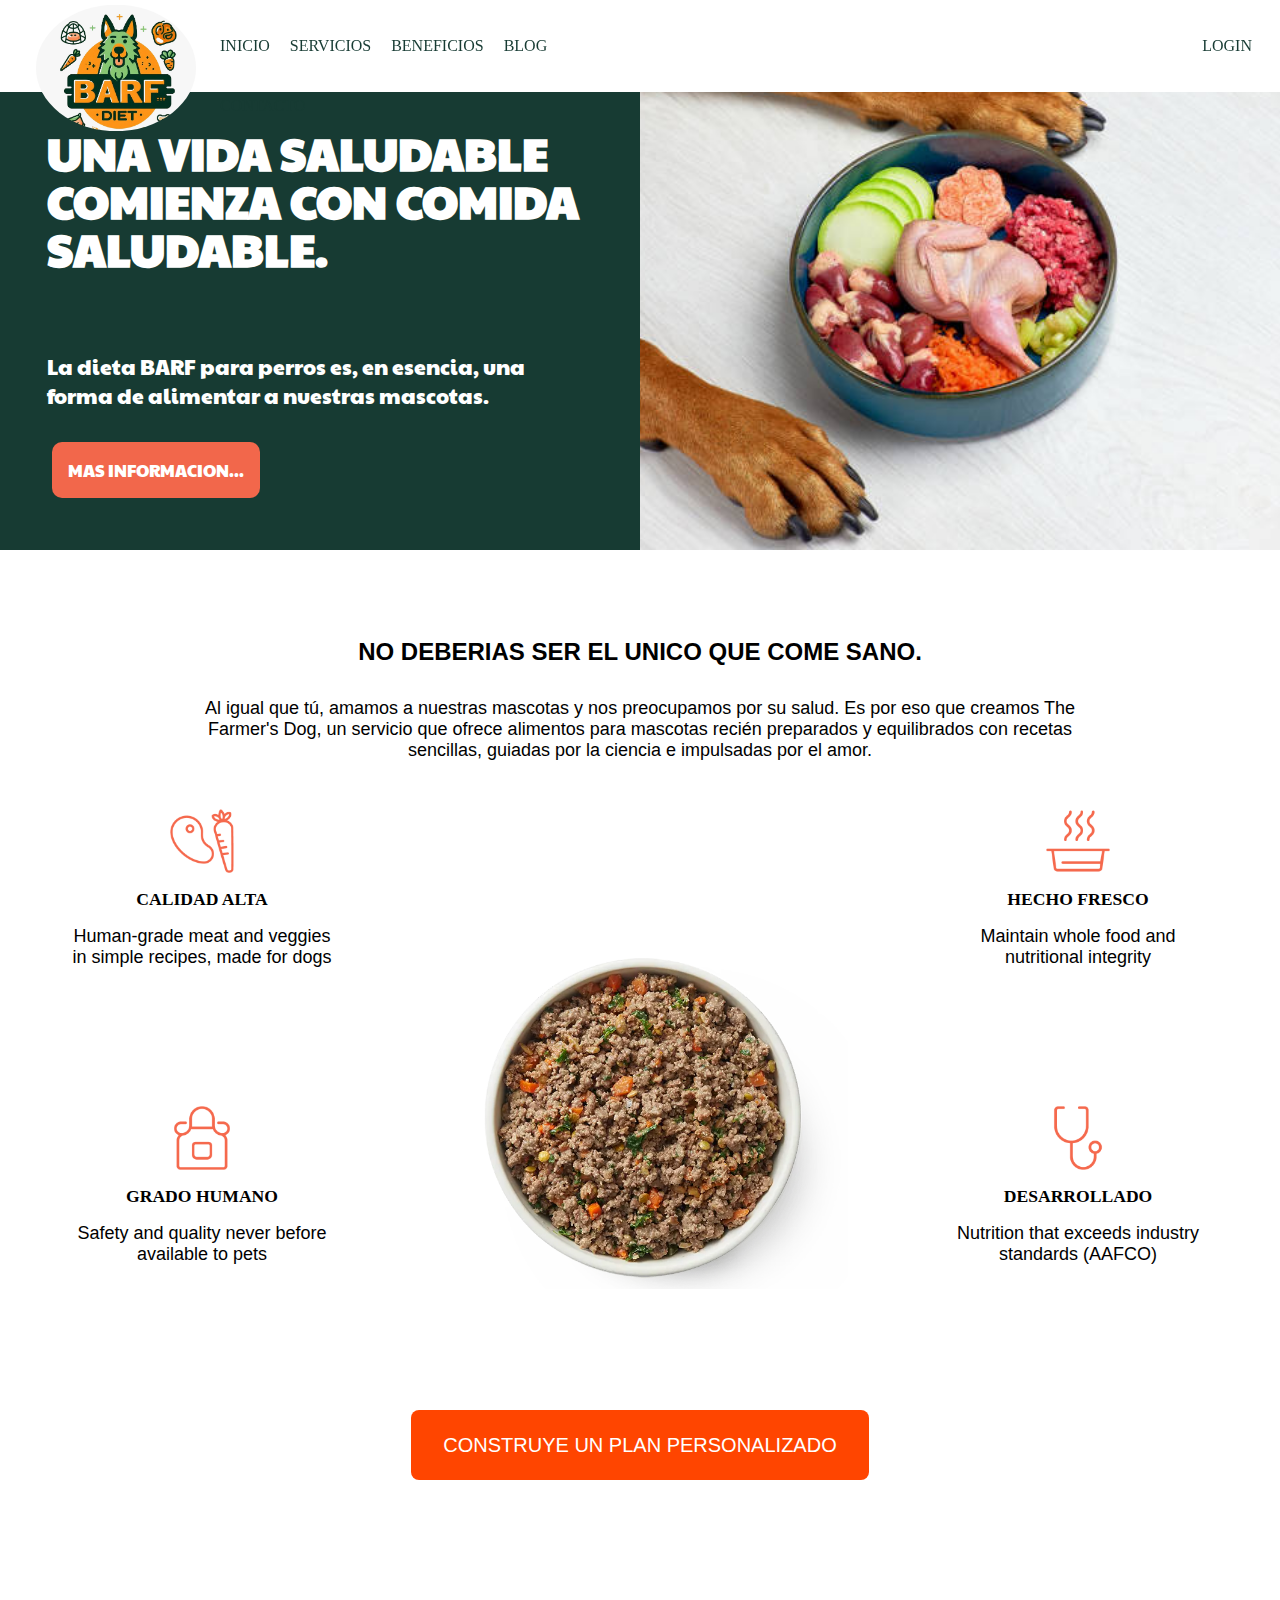
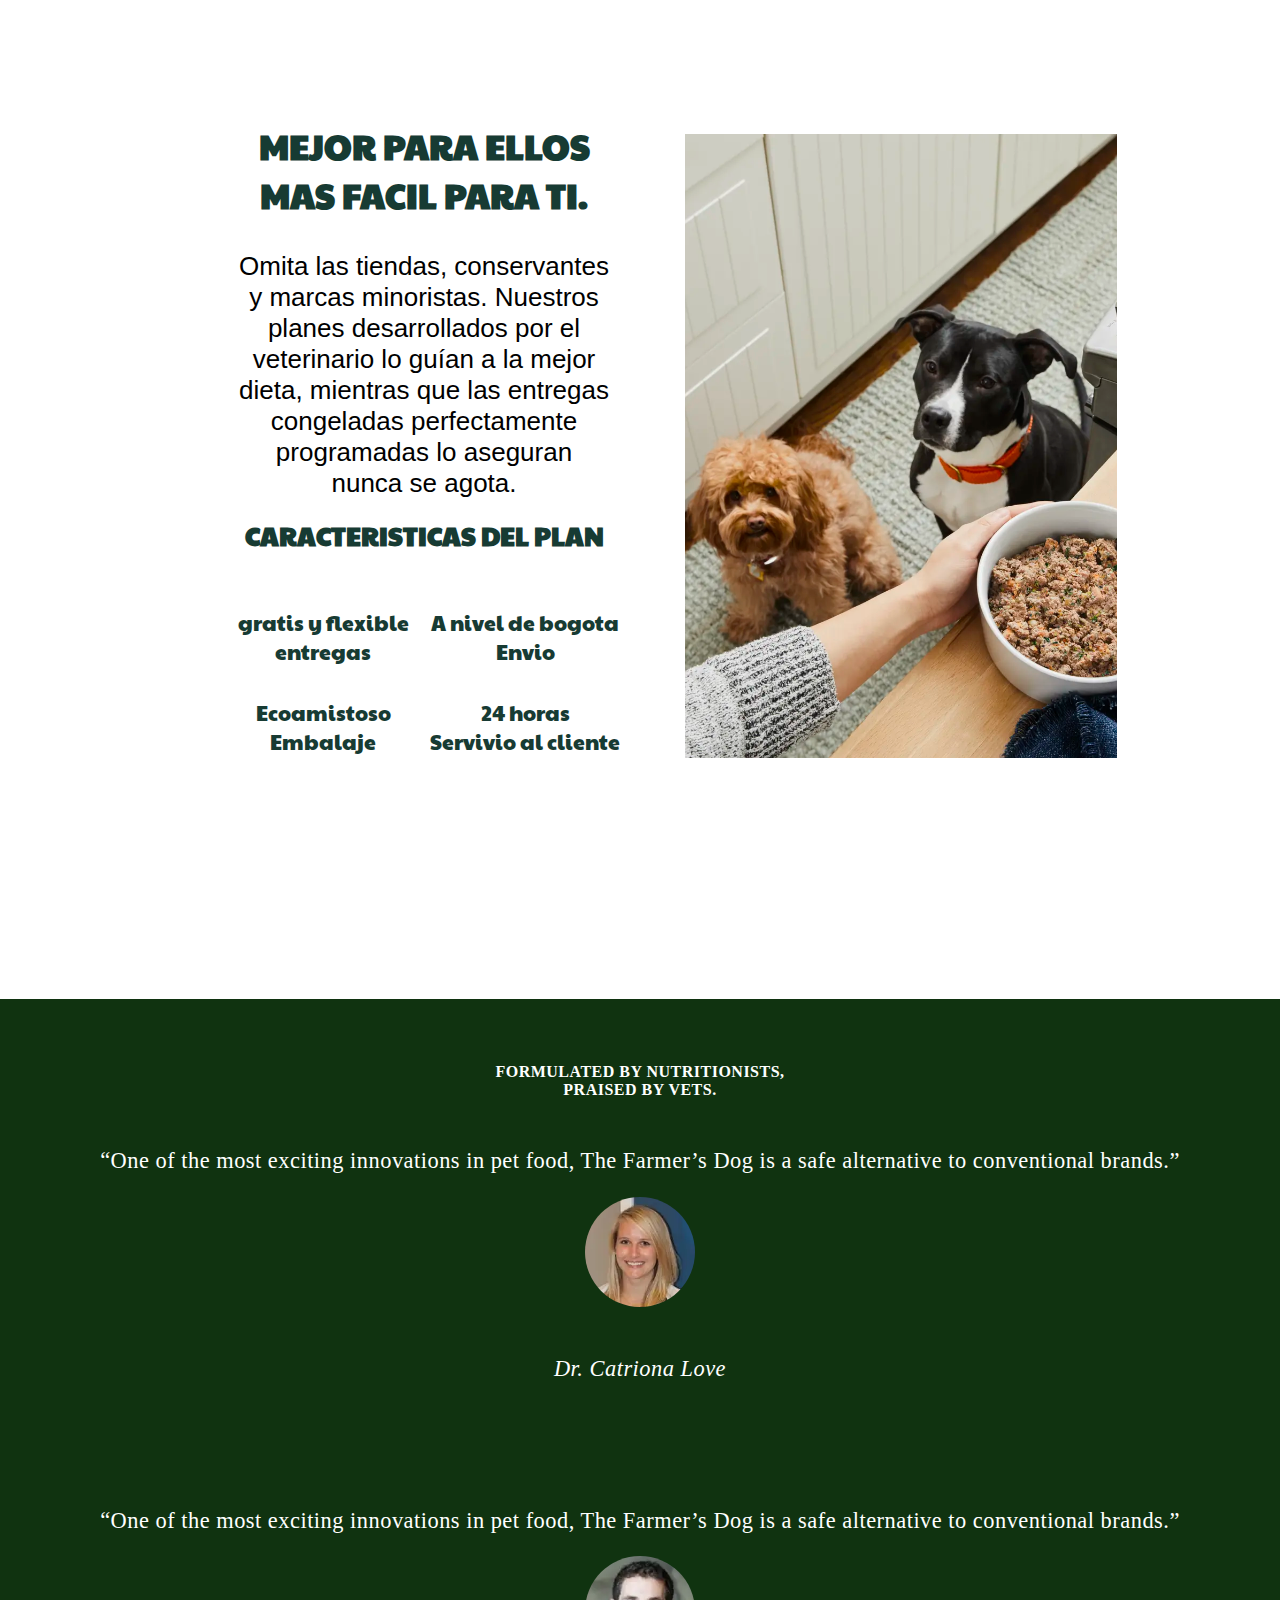
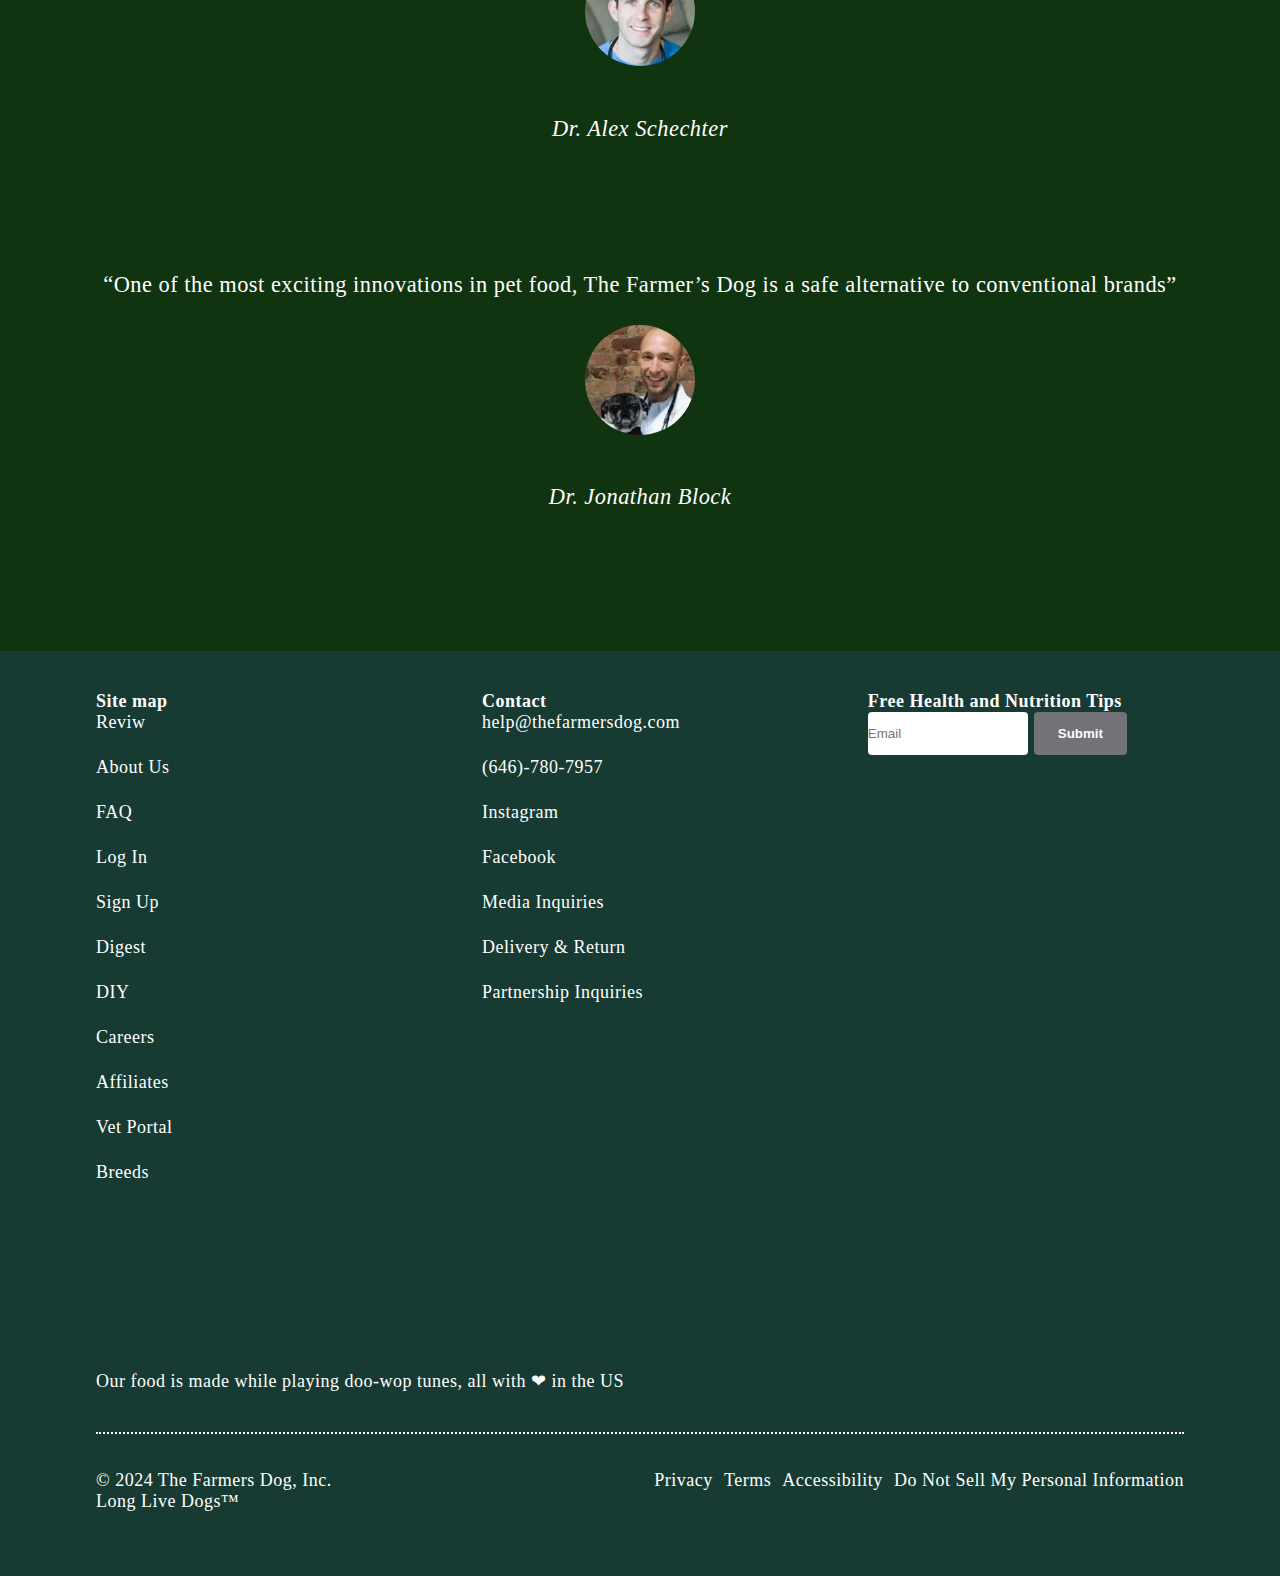
==== commit f7b09f49: "se le cambio a la navegacion el color de la letra y el logo" ====
--- a/index.html
+++ b/index.html
@@ -22,23 +22,23 @@
     <body>
         <header>
             <div class="logo">
-                <a href="index.html"><img class="logo-main" src="./img/logo2.PNG" alt=""></a>
+                <a href="index.html"><img class="logo-main" src="./img/LOGO PRICIPAL.jpeg" alt=""></a>
             </div>
 
             <nav id="menu">
                 <ul>
                     <li><a href="#">Inicio</a></li>
                     <li><a href="#">Servicios</a></li>
-                    <li><a href="#">Trabajos</a></li>
+                    <li><a href="#">Beneficios</a></li>
                     <li><a href="#">Blog</a></li>
                     <li><a href="#">Contacto</a></li>
-                    <li><a href="#">Login</a></li>
+                    <li><a  href="#">Login</a></li>
                 </ul>
                 
             </nav>
             <div class="menu">
                 <ul>
-                    <li><a href="#">login</a></li>
+                    <li><a class="login" href="#">login</a></li>
                 </ul>
             </div>
             
@@ -51,7 +51,7 @@
         <main>
             <div class="section-principal">
                 <div class="section1-box-img">
-                    <img class="section1-imagen" src="img/img-section1.jpg" alt="">
+                    <img class="section1-imagen img1" src="img/img-section1.jpg" alt="">
                 </div>
         
                 <div class="section1-box">  
@@ -66,7 +66,7 @@
             <div class="content">
                 <div class="content-main">
                     <h2>no deberias ser el unico que come sano.</h2>
-                    <p>Al igual que tú, amamos a nuestras mascotas y nos preocupamos por su salud. Es por eso que creamos Tetty Barf, un servicio que ofrece alimentos para mascotas recién preparados y equilibrados con recetas sencillas, guiadas por la ciencia e impulsadas por el amor.</p>
+                    <p>Al igual que tú, amamos a nuestras mascotas y nos preocupamos por su salud. Es por eso que creamos The Farmer's Dog, un servicio que ofrece alimentos para mascotas recién preparados y equilibrados con recetas sencillas, guiadas por la ciencia e impulsadas por el amor.</p>
                 </div>
                 <div class="content-img">
                     <img class="content-comida-img" src="./img/comida.webp" alt="">
@@ -78,14 +78,14 @@
                                 <img class="img  content-img-min" src="./img/real-food-1bf8f7.webp" alt="">
                             </div>
                             <h3>calidad alta</h3>
-                            <p>Carne y verduras de humano en recetas simples, hechas para perros.</p>
+                            <p>Human-grade meat and veggies in simple recipes, made for dogs</p>
                         </div>
                         <div class="column">
                             <div class="grado-humano">
                                 <img class="img  content-img-min maxm" src="./img/usda-kitchens-b0dc22.webp" alt="">
                             </div>
                             <h3>grado humano</h3>
-                            <p>Seguridad y calidad nunca antes disponibles para las mascotas.</p>
+                            <p>Safety and quality never before available to pets</p>
                     </div>
                 </div>
                 <div class="fila image">
@@ -99,14 +99,14 @@
                             <img class="img content-img-min max" src="./img/made-fresh-2aff4f.webp" alt="">
                         </div>
                         <h3>hecho fresco</h3>
-                        <p>Mantenemos la integridad nutricional de los alimentos</p>
+                        <p>Maintain whole food and nutritional integrity</p>
                     </div> 
                     <div class="column">
                         <div>
                             <img class="img  content-img-min" src="./img/vet-approved-c3fc25.webp" alt="">
                         </div>
-                        <h3>Desarrollado por veterinarios</h3>
-                        <p>Nutricion que supera los estándares de la industria (AAFCO)</p>
+                        <h3> desarrollado</h3>
+                        <p>Nutrition that exceeds industry standards (AAFCO)</p>
                     </div>	
                 </div>
                     <div class="content-button">
@@ -117,8 +117,9 @@
             <section class="section4">
         
                 <div class="section4-box-info">
-                    <h2 class="section4-info">¿Qué es la dieta BArf?</h2>
-                    <p class="section4-parrafo">La dieta BARF o ACBA se basa en alimentar a los perros con comida cruda siguiendo su nutrición original como animales carnívoros. Este modo de alimentación incluye carne fresca, vísceras, verduras, vitaminas y suplementos de minerales. Trata de imitar, en la medida de lo posible, las presas que los canes cazarían en la naturaleza.</p> 
+                    <h2 class="section4-info">Mejor para ellos mas facil para ti.</h2>
+                    <p class="section4-parrafo">Omita las tiendas, conservantes y marcas minoristas. Nuestros planes desarrollados por el veterinario lo guían a la mejor dieta, mientras que las entregas congeladas perfectamente programadas lo aseguran nunca se agota.</p> 
+        
         
                     
                 <div>
@@ -127,23 +128,23 @@
         
                 <div class="plan">
                     <div>
-                        <p>Entregas</p>
-                        <p>flexibles</p>
-                    </div>
-        
-                    <div>
+                        <p>gratis y flexible</p>
+                        <p>entregas</p>
+                    </div>
+        
+                    <div>
+                        <p>A nivel de bogota</p>
                         <p>Envio</p>
-                        <p>en Bogotá y municipios aledaños</p>
-                    </div>
-        
-                    <div>
+                    </div>
+        
+                    <div>
+                        <p>Ecoamistoso</p>
                         <p>Embalaje</p>
-                        <p>ecológico</p>
-                    </div>
-        
-                    <div>
-                        <p>Servicio al cliente</p>
-                        <p>las 24 horas</p>
+                    </div>
+        
+                    <div>
+                        <p>24 horas</p>
+                        <p>Servivio al cliente</p>
                     </div>
                 </div>
         
@@ -238,7 +239,7 @@
                 <div class="menu-list-footer">
                     <h4 class="title-menu-list">Contact</h4>
                     <ul class="menu-footer">
-                        <li><a  href="#" class="menu-link">help@tettybarf.com</a></li>
+                        <li><a  href="#" class="menu-link">help@thefarmersdog.com</a></li>
                         <li><a href="#" class="menu-link">(646)-780-7957</a></li>
                         <li><a href="#" class="menu-link">Instagram</a></li>
                         <li><a href="#" class="menu-link">Facebook</a></li>
--- a/css/style.css
+++ b/css/style.css
@@ -27,7 +27,7 @@
     width: 100%;
 }
 header {
-    height: 60px;
+    height: 130px;
     background-color: #ffffff;
     display: flex;
     padding: 0 20px;
@@ -45,10 +45,11 @@
     font-family:Georgia, 'Times New Roman', Times, serif;
 }
 .logo-main{
-    width: 8rem;
-    height: 3.7rem;
+    width: 10rem;
+    height: 8.5rem;
     object-fit: cover;
     padding: .3rem 0 .3rem 0;
+    border-radius: 50%;
 }
 .logo a {
     color: black;
@@ -62,12 +63,12 @@
 
 #menu {
     /* margin-left: auto; */
-    padding: 0 0 0 5rem;
+    padding: 1rem 36rem 0 0rem;
 }
 
 #menu ul li {
     display: inline-block;
-    color: black;
+    color: #01912c;
 }
 .menu ul {
     list-style: none;
@@ -77,7 +78,7 @@
 .menu-lg, .menu ul li a {
     display: inline-block;
     position: relative;
-    color: rgb(9, 8, 8);
+    color: #173b33;
     text-decoration: none;
     line-height: 60px;
     padding: 0 8px;
@@ -93,7 +94,7 @@
 
 
 #menu ul li a:hover {
-    background-color: #bebbbb;
+    background-color: #90fa86;
 }
 
 .show {
@@ -310,10 +311,10 @@
 
     }
     #menu {
-        background: #fff;
+        background: #ffffff;
         position: absolute;
         z-index: 2;
-        top: 60px;
+        top: 129px;
         left: 0;
         width: 100%;
         height: 0;
@@ -334,14 +335,17 @@
     }
     #menu ul li a,
     .lg a {
-        color: black;
+        color:#173b33;
         font-size: 20px;
         border-bottom: 1px solid black;
         width: 100%;
         list-style: none;
     }
     #menu ul li a:hover {
-        background: #fbfafa;
+        background: #87e487;
+    }
+    .login{
+        padding-top: 6rem;
     }
     .logo{
         flex-basis: 100%;
@@ -360,33 +364,32 @@
 .section-principal {
     width: 100%;
     height: 100%;
-
 }
 
 .section1-imagen{
     width: 100%;
     height: 100%;
     object-fit: fill;
-    margin: 3rem 0 0 0 ;
+    margin: 7rem 0 0 0 ;
 }
 
 .section1-box{
-    height: 554px;;
+    height: 100%;;
     background-color: #173b33;
     padding: 10px;
     padding: .5rem;
 }
 
-.sectio1-box-messaje{
+/* .sectio1-box-messaje{
     width: 66%;
     margin: 18px;
 
-}
+} */
 .section1-messaje{
     font-size: 46px;
     color: white;
     font-family: "Paytone One", sans-serif;
-    margin: 25px 15px;
+    margin: 48px 15px;
     line-height: 48px;
     padding: 2rem 0;
 }
@@ -397,6 +400,9 @@
     font-family: "Paytone One", sans-serif;
     font-size: 21px;
 }
+
+
+
 
 .Bootom{
     padding: 20px;
@@ -483,7 +489,7 @@
     border-radius: .5rem;
     border: radio;
     font-family: sans-serif;
-    font-size: 14.5px;
+    font-size: 12.5px;
     text-transform: uppercase;
 
 }   
@@ -821,7 +827,17 @@
     }
 
 @media (min-width: 780px) {
-
+    a.login {
+        /* padding: 13rem 0; */
+        margin-top: 1rem;
+    }
+    header {
+        height: 92px;
+        background-color: #ffffff;
+        display: flex;
+        padding: 0 20px;
+        justify-content: space-between;
+    }
     .section-principal{
         display: flex;
         flex-direction: row-reverse;
@@ -848,24 +864,26 @@
         height: auto;
         flex-basis: 50%;
     }
-
-    .section1-box-img{
-        flex-basis: 50%;
-    }
-    .section1-imagen {
-        margin: 3rem 0px 0px;
-        height: -webkit-fill-available;
-        /* max-height: 83.5%; */
-    }
     img.section1-image.img1{
         height: 100vh;
         position: relative;
         z-index: -1;
         top: 4px;
     }
-    /* .img1{
-        height: 606px;
-    } */
+    .section1-box-img{
+        flex-basis: 50%;
+    }
+    .section1-box {
+        flex-basis: 50%;
+    }
+    .section1-imagen {
+        margin: 3rem 0px 0px;
+        height: -webkit-fill-available;
+        margin: auto;
+        
+    }
+
+
     /* inicio de estilos para la informacion de comida */
     .content-img{
         display: none;
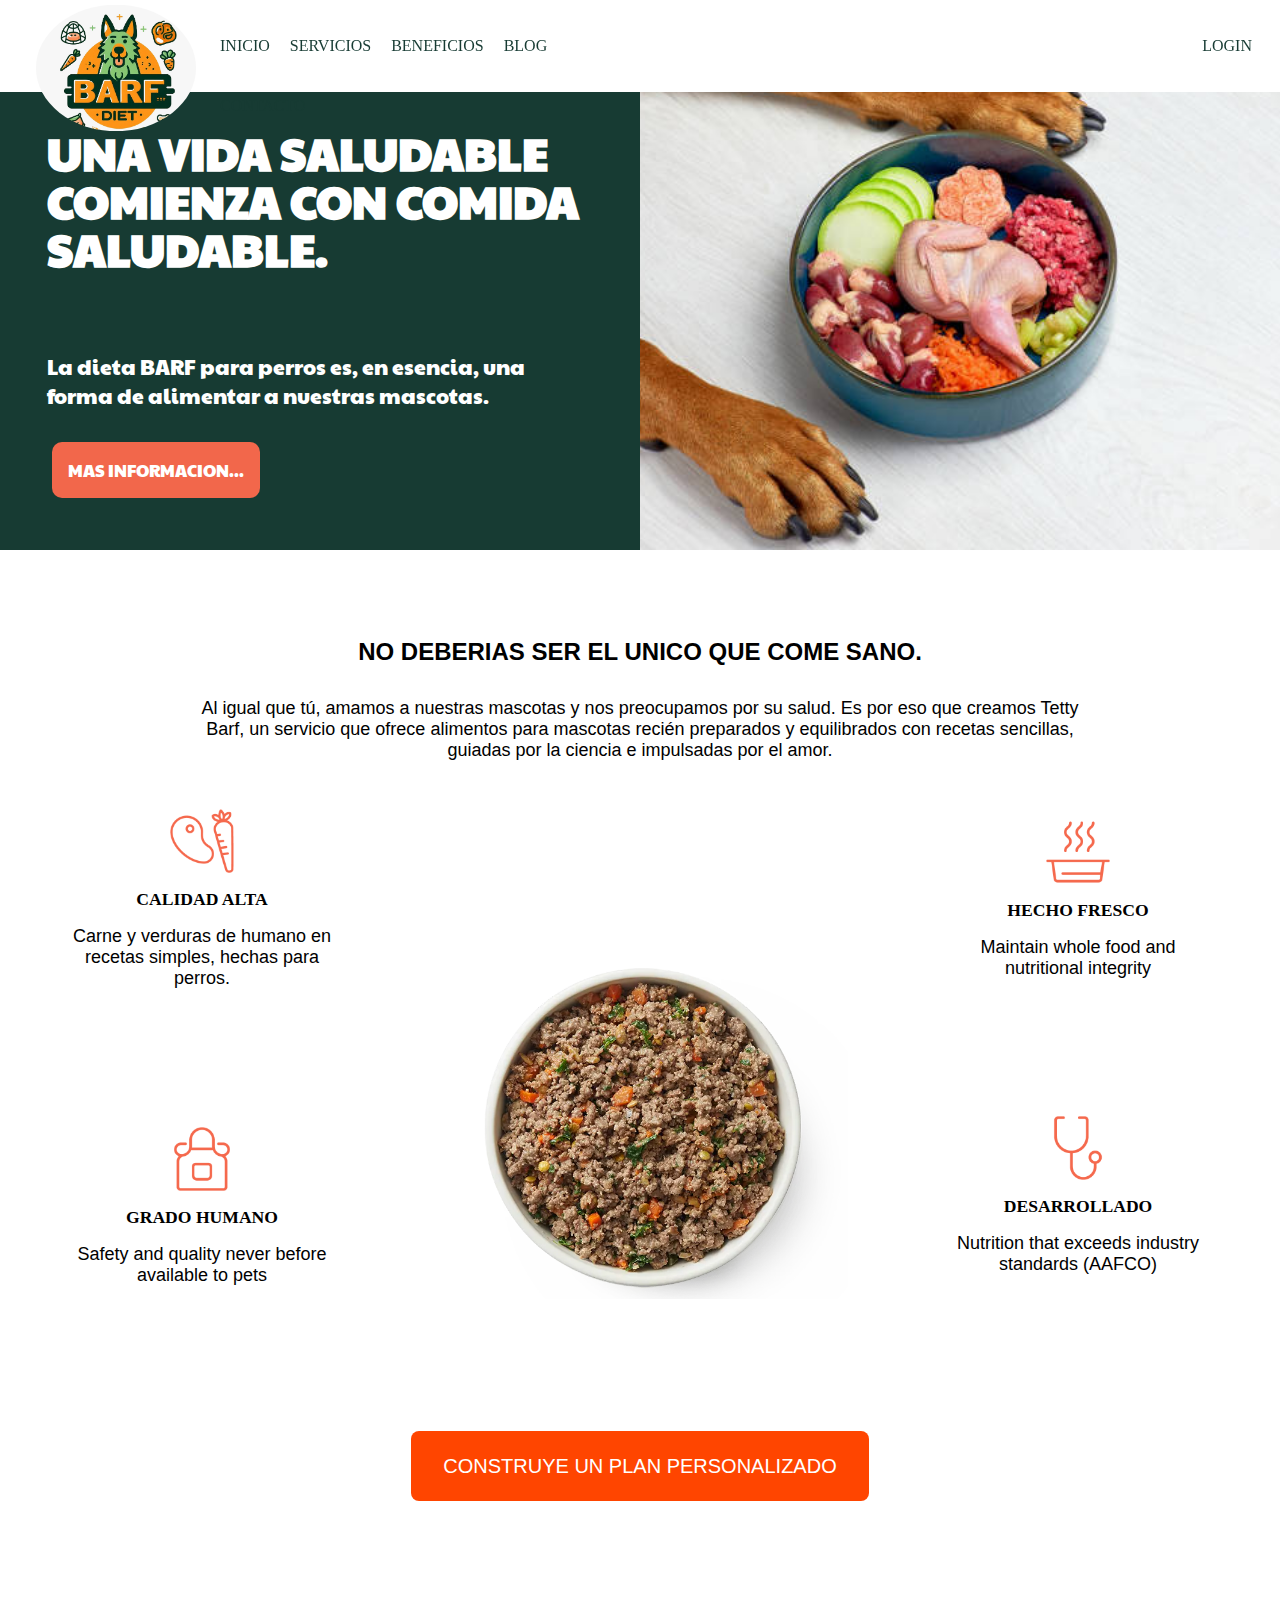
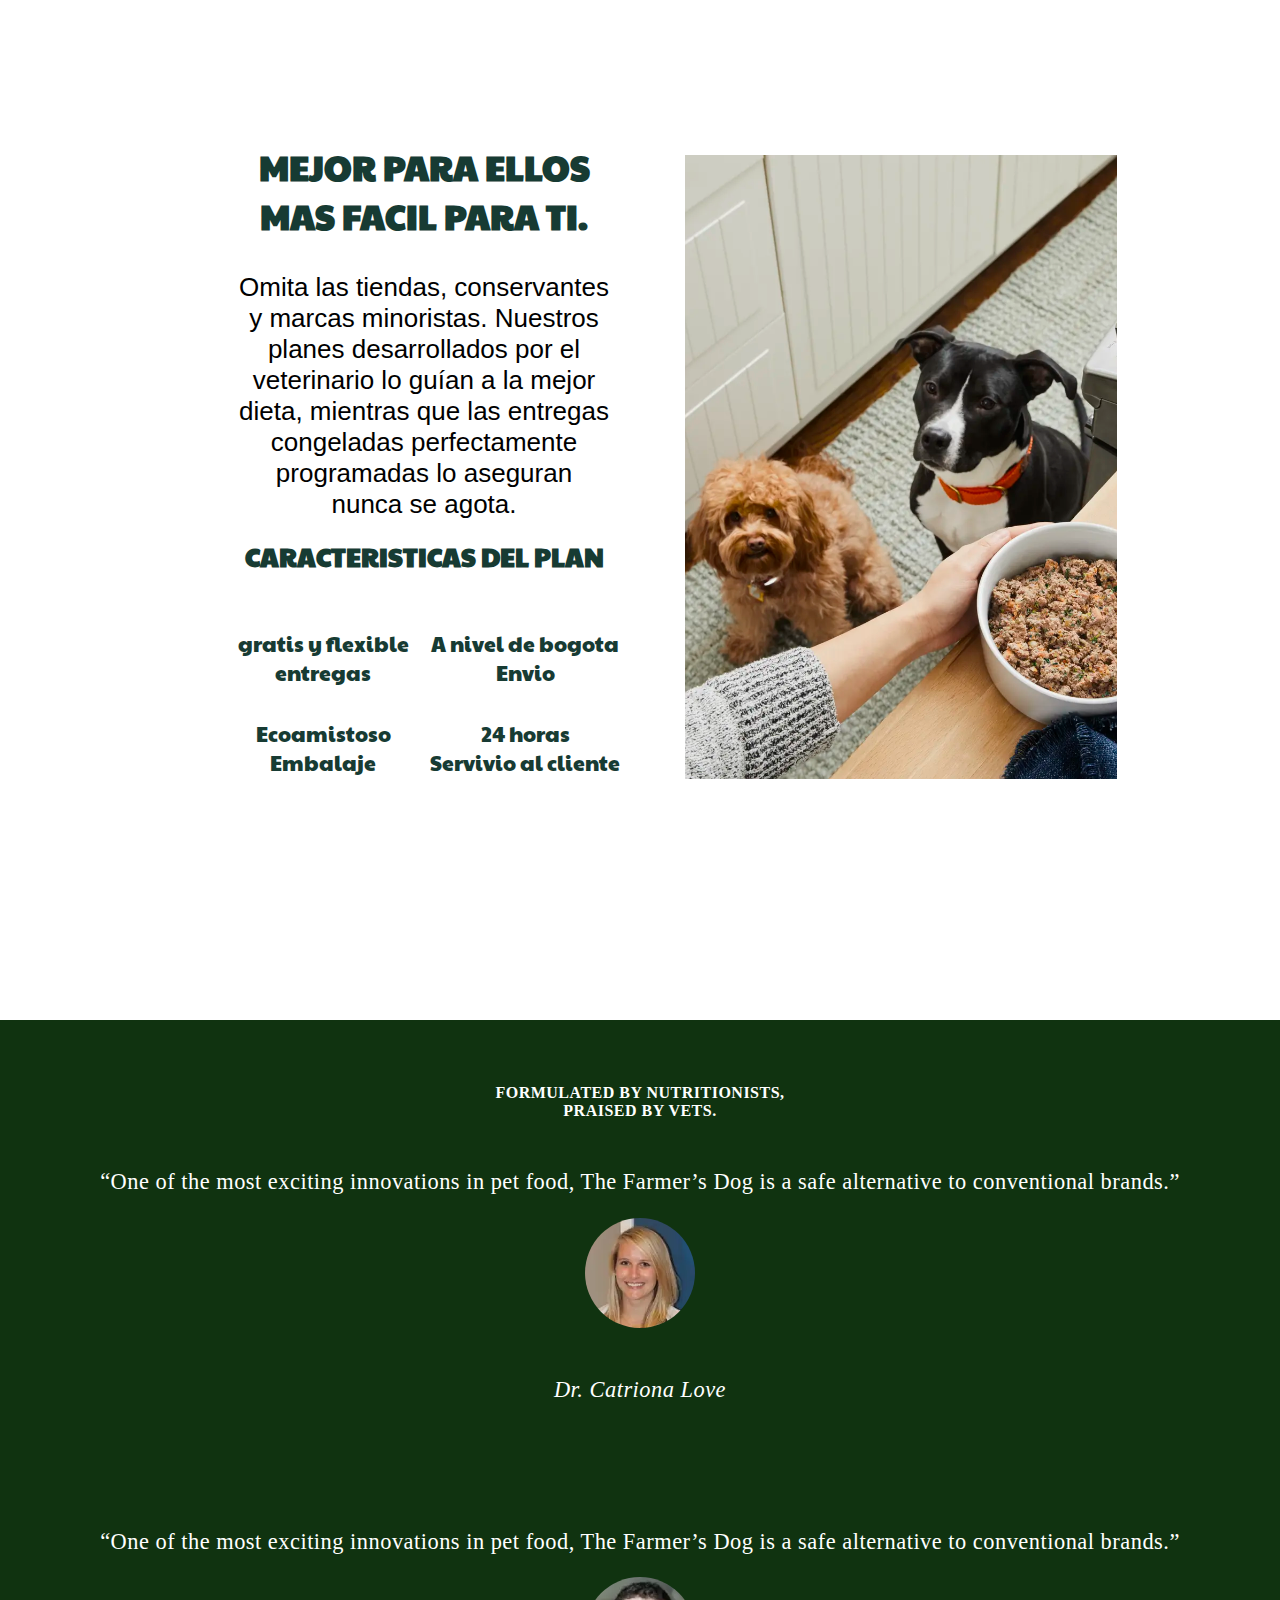
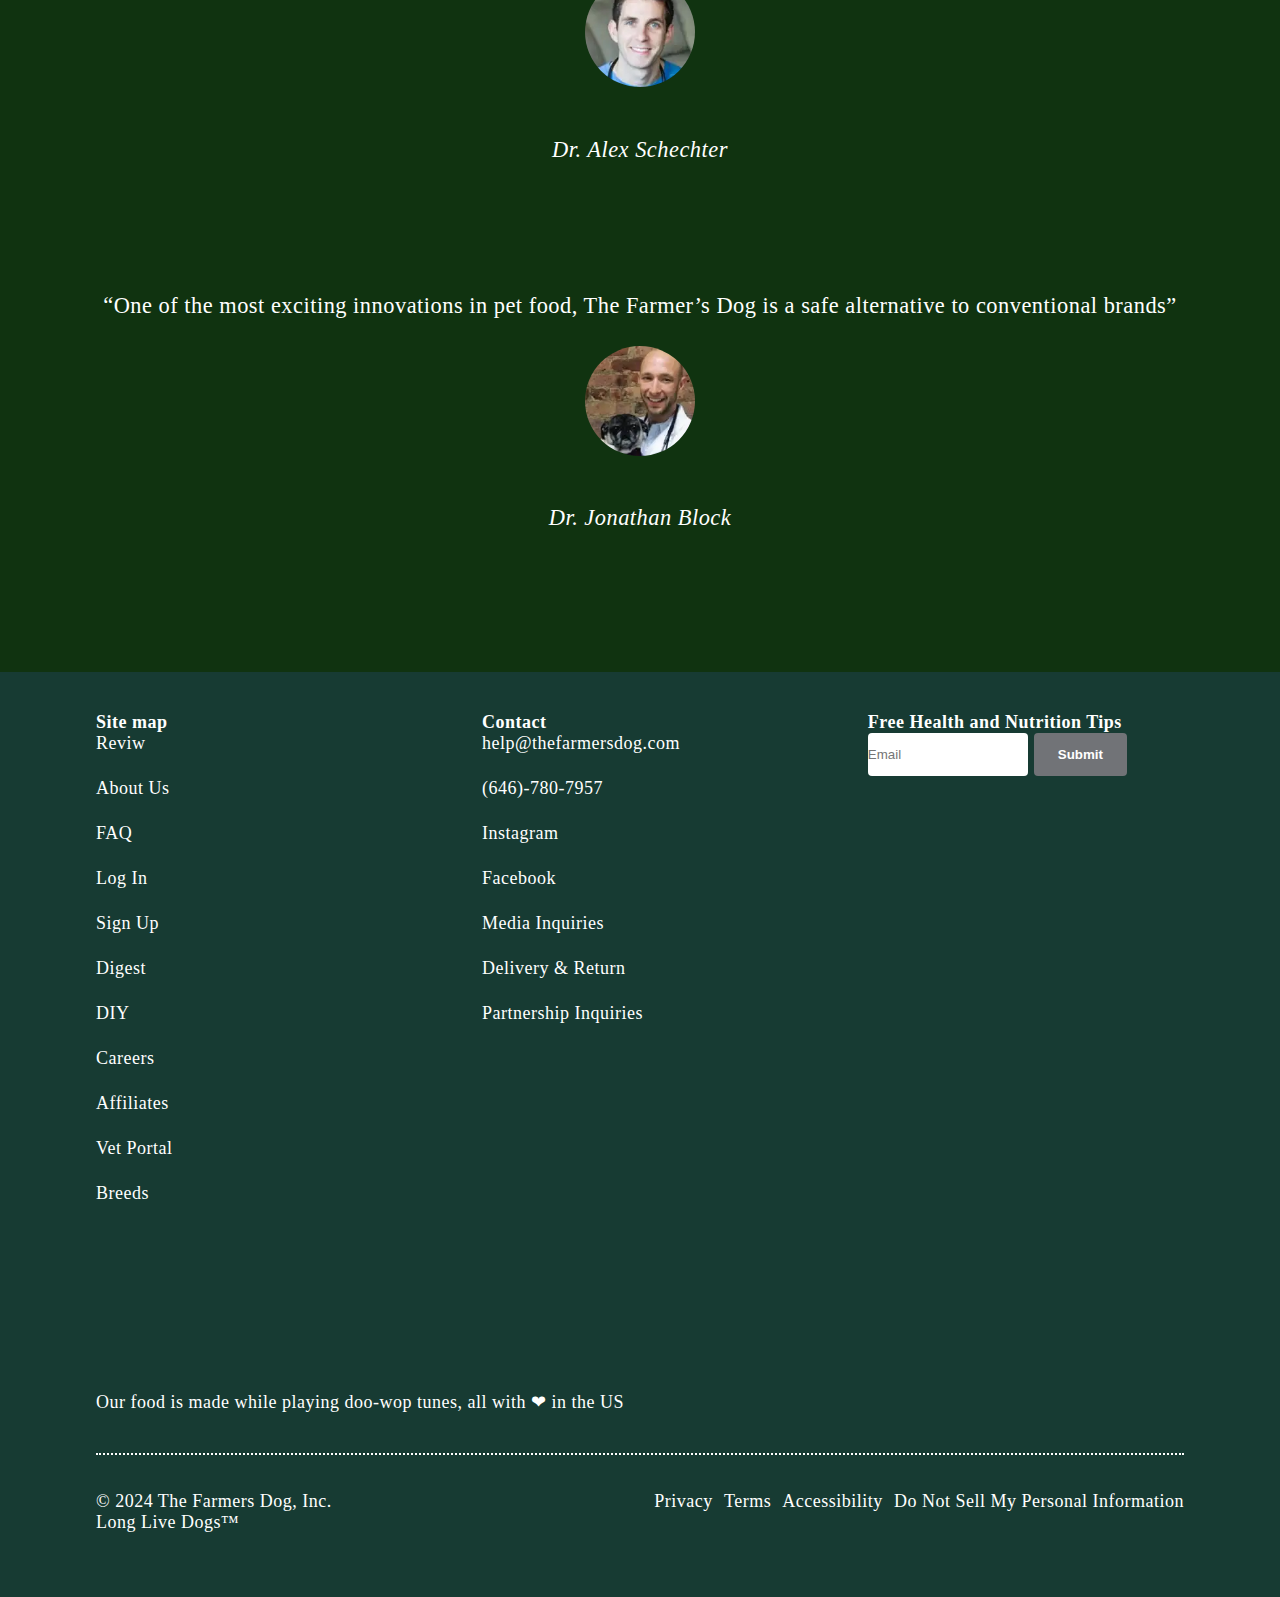
==== commit e902085f: "Merge branch 'seccion5' into dev" ====
--- a/index.html
+++ b/index.html
@@ -66,7 +66,7 @@
             <div class="content">
                 <div class="content-main">
                     <h2>no deberias ser el unico que come sano.</h2>
-                    <p>Al igual que tú, amamos a nuestras mascotas y nos preocupamos por su salud. Es por eso que creamos The Farmer's Dog, un servicio que ofrece alimentos para mascotas recién preparados y equilibrados con recetas sencillas, guiadas por la ciencia e impulsadas por el amor.</p>
+                    <p>Al igual que tú, amamos a nuestras mascotas y nos preocupamos por su salud. Es por eso que creamos Tetty Barf, un servicio que ofrece alimentos para mascotas recién preparados y equilibrados con recetas sencillas, guiadas por la ciencia e impulsadas por el amor.</p>
                 </div>
                 <div class="content-img">
                     <img class="content-comida-img" src="./img/comida.webp" alt="">
@@ -78,7 +78,7 @@
                                 <img class="img  content-img-min" src="./img/real-food-1bf8f7.webp" alt="">
                             </div>
                             <h3>calidad alta</h3>
-                            <p>Human-grade meat and veggies in simple recipes, made for dogs</p>
+                            <p>Carne y verduras de humano en recetas simples, hechas para perros.</p>
                         </div>
                         <div class="column">
                             <div class="grado-humano">
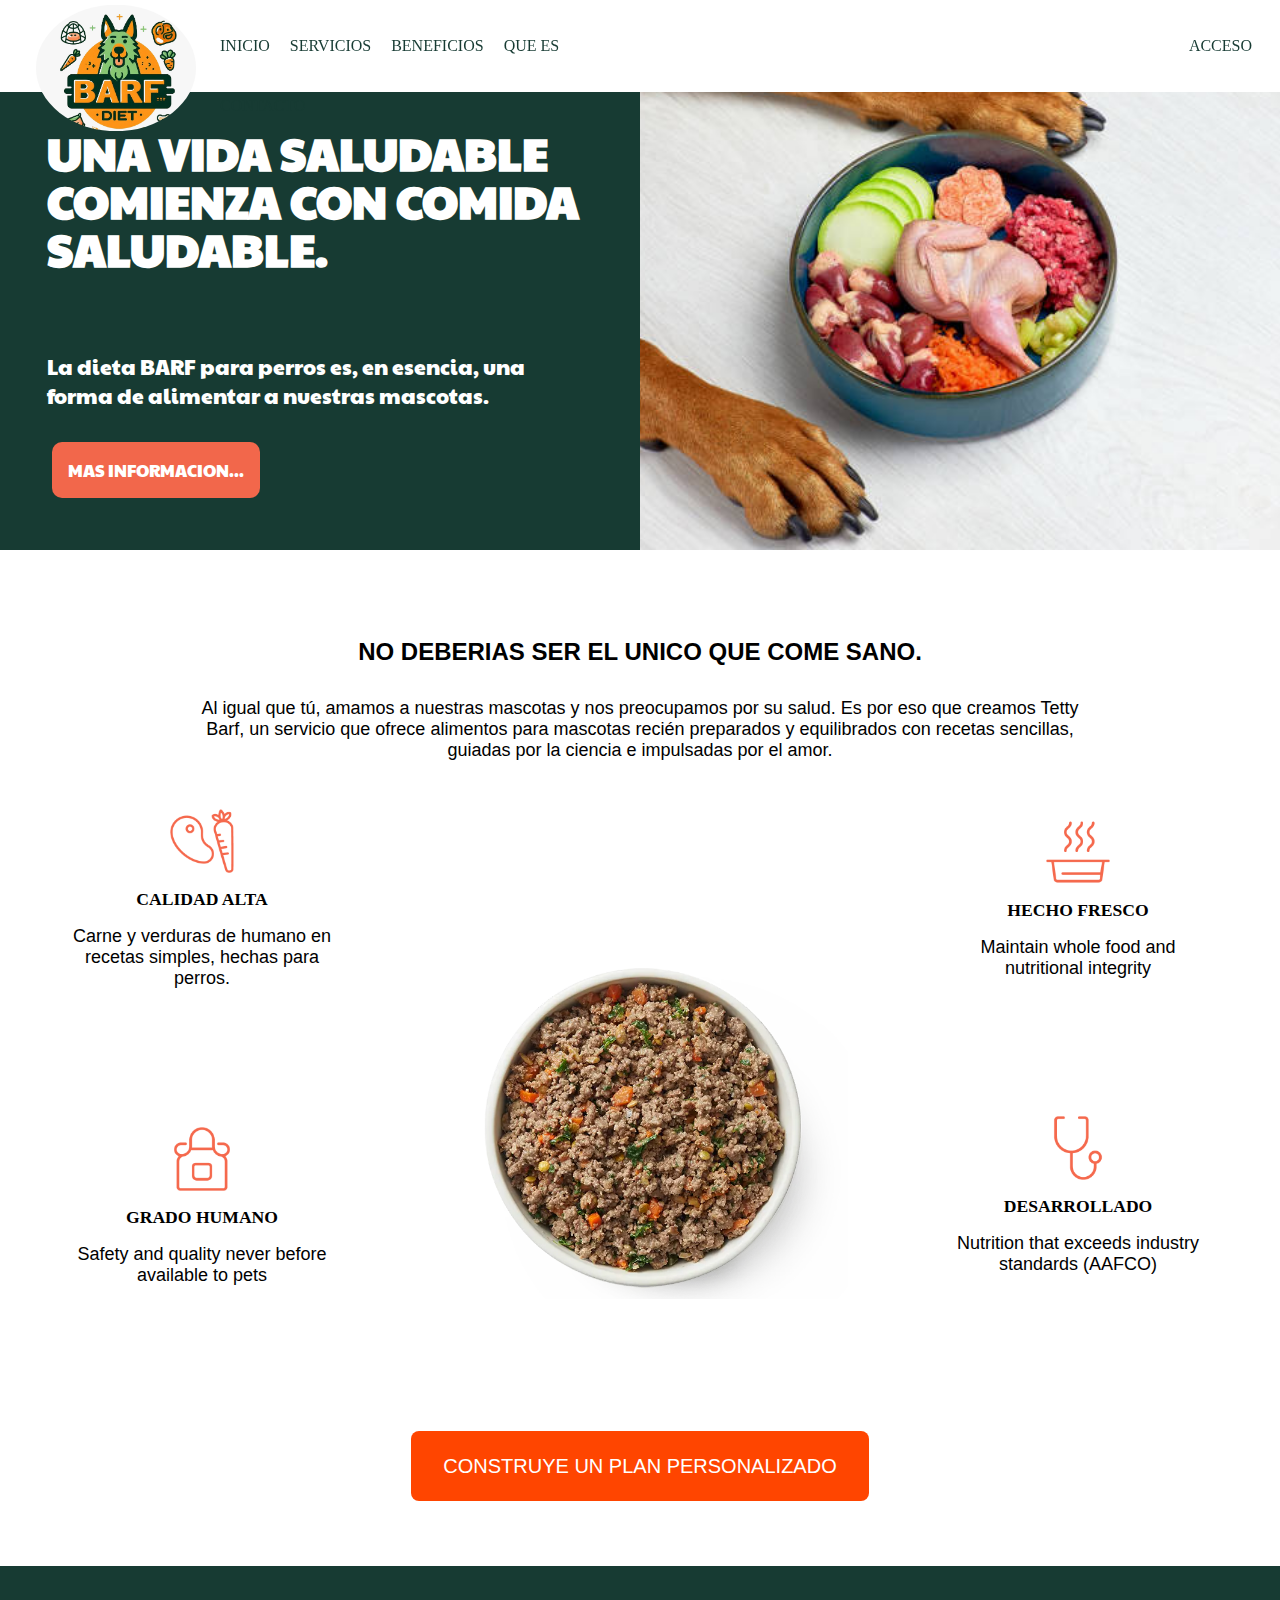
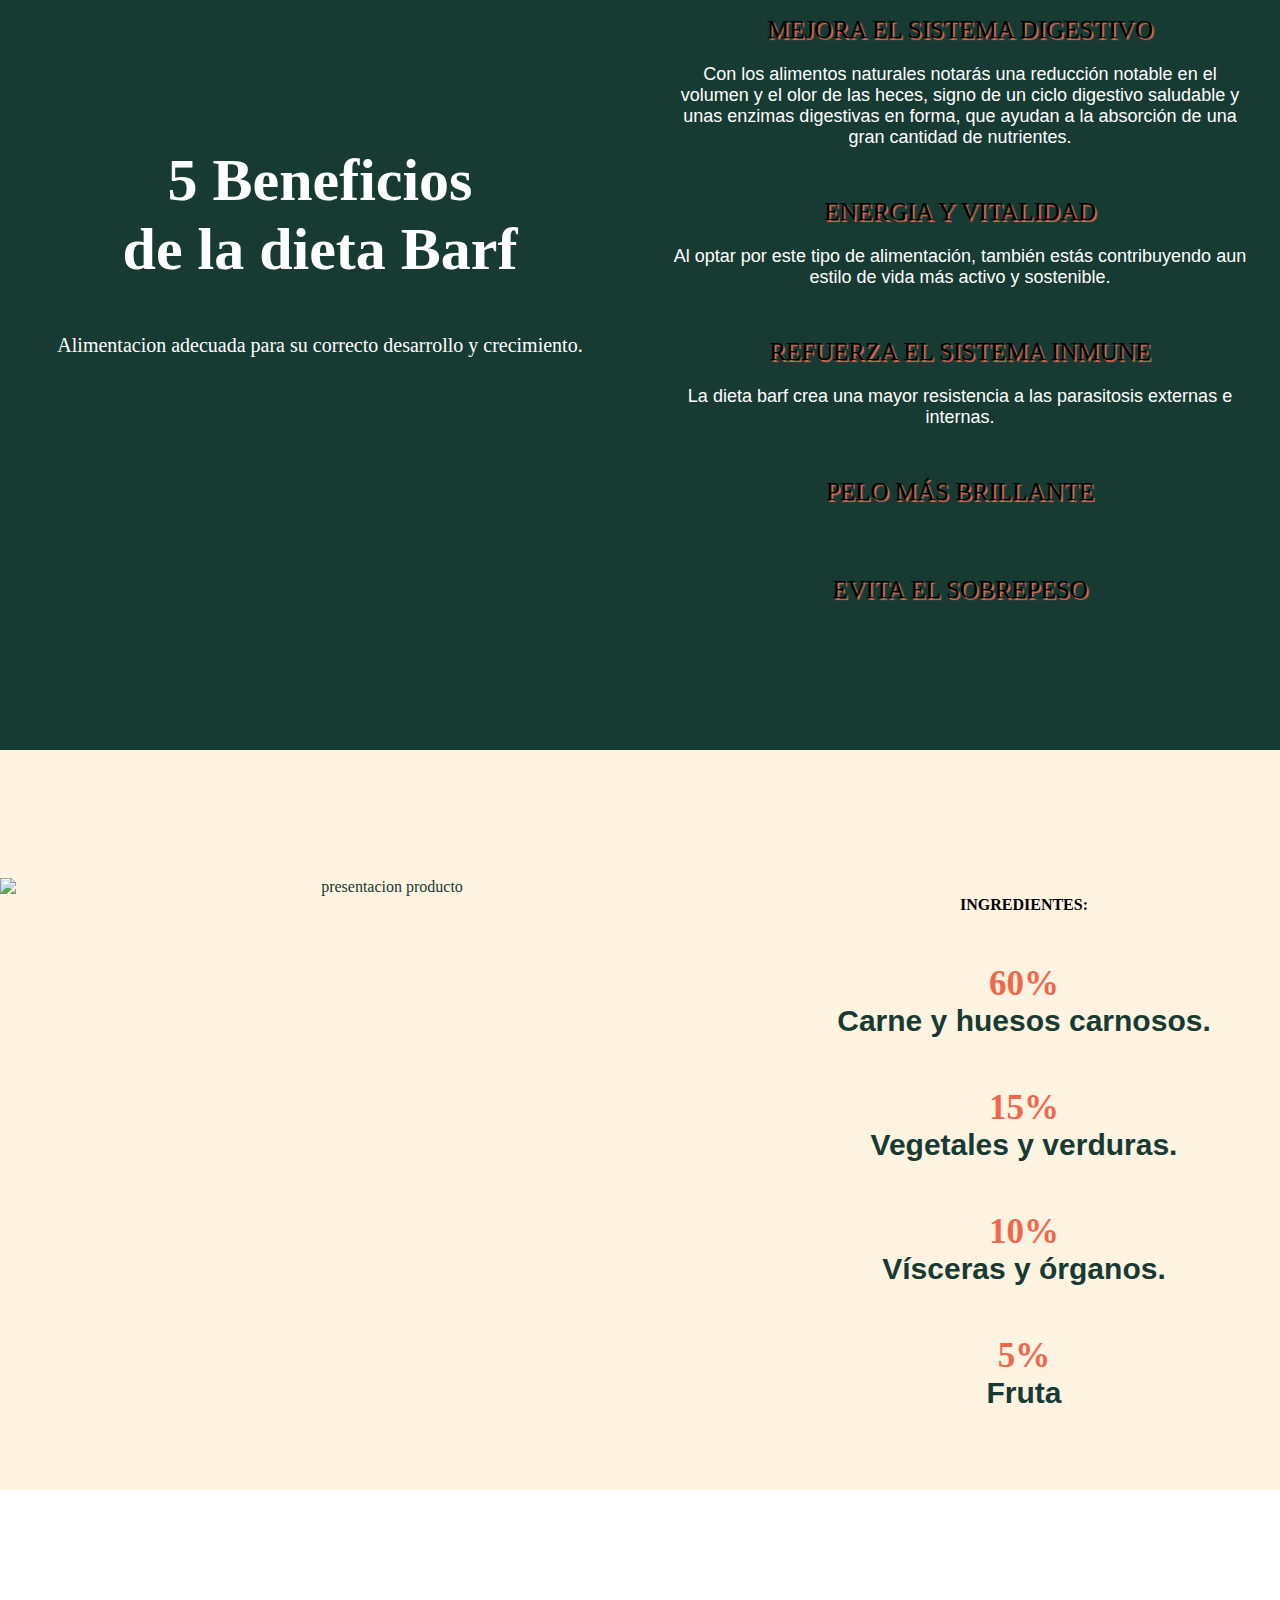
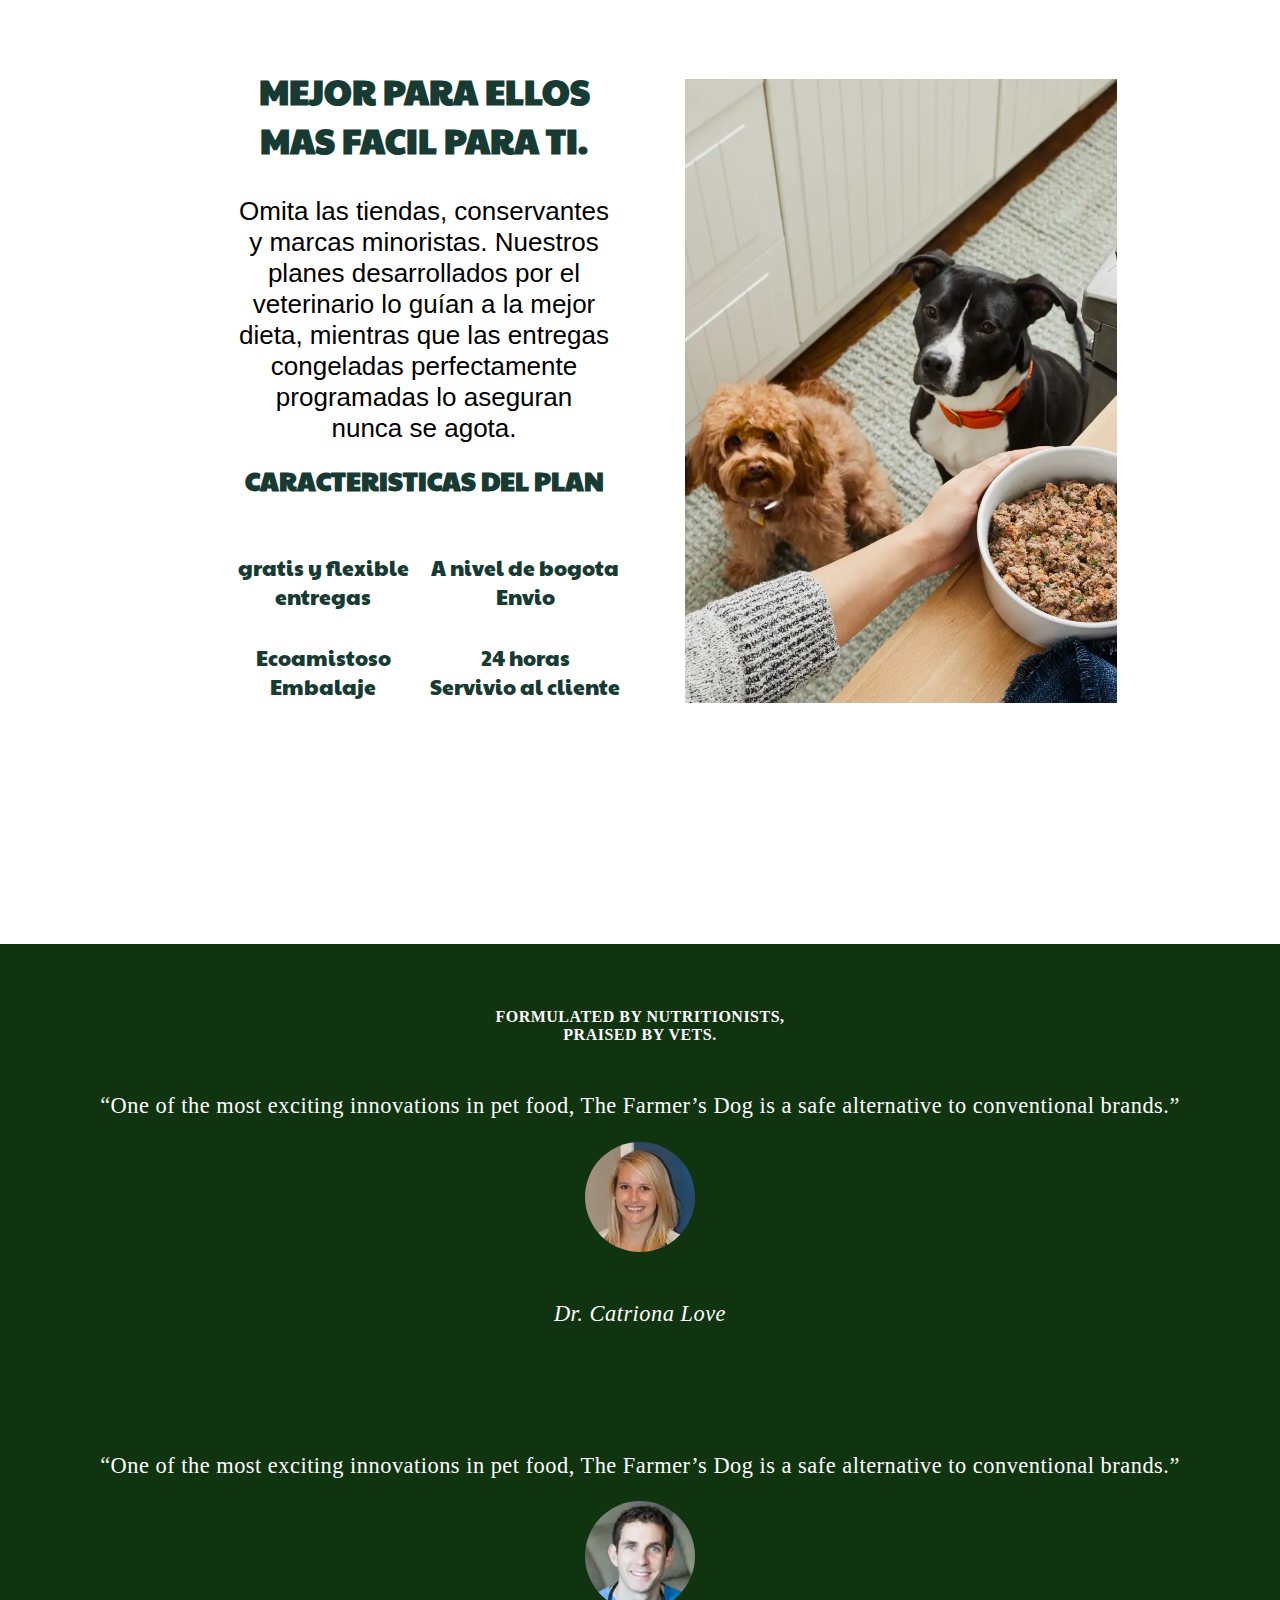
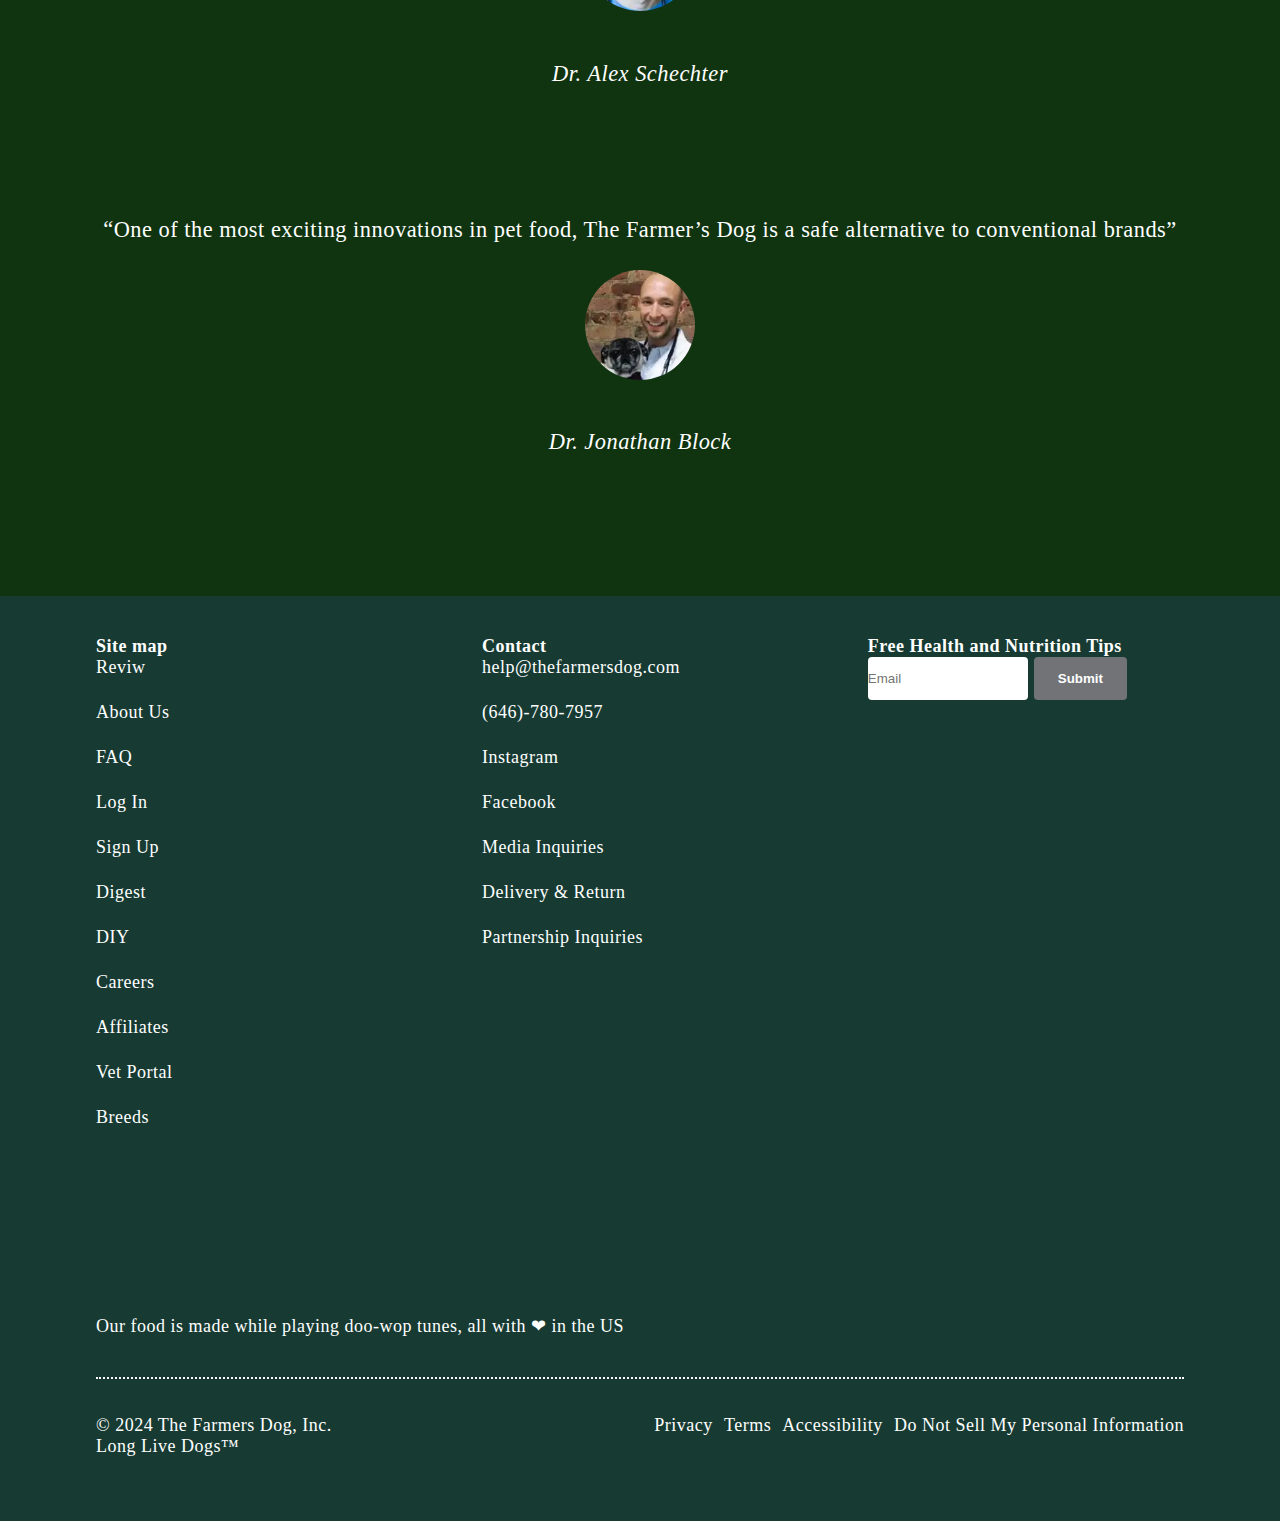
==== commit fdd4336e: "se agrego la seccion de beneficios" ====
--- a/index.html
+++ b/index.html
@@ -1,5 +1,5 @@
 <!DOCTYPE html>
-<html lang="en">
+<html lang="es">
 <head>
     <meta charset="UTF-8">
     <meta name="viewport" content="width=device-width, initial-scale=1.0">
@@ -27,18 +27,18 @@
 
             <nav id="menu">
                 <ul>
-                    <li><a href="#">Inicio</a></li>
+                    <li><a href="index.html">Inicio</a></li>
                     <li><a href="#">Servicios</a></li>
-                    <li><a href="#">Beneficios</a></li>
-                    <li><a href="#">Blog</a></li>
-                    <li><a href="#">Contacto</a></li>
-                    <li><a  href="#">Login</a></li>
+                    <li><a href="#Beneficios">Beneficios</a></li>
+                    <li><a href="#">Que es</a></li>
+                    <li><a href="#contactos">Contacto</a></li>
+                    <li><a  href="#">Acesso</a></li>
                 </ul>
                 
             </nav>
             <div class="menu">
                 <ul>
-                    <li><a class="login" href="#">login</a></li>
+                    <li><a class="login" href="#">Acceso</a></li>
                 </ul>
             </div>
             
@@ -114,6 +114,62 @@
                     </div>
                 </div>
             </div>
+            <section id="Beneficios" class="s">
+                <div class="gr container">
+                    <span class="tp">
+                        5 Beneficios
+                        <br>
+                        de la dieta Barf
+                    </span>
+                    <span class="span">
+                        Alimentacion adecuada para su correcto desarrollo y crecimiento.
+                    </span>
+                </div>
+                <div class="gr container">
+                    <div class="qgrs">
+                        <h3 class="t">Mejora el sistema digestivo</h3>
+                        <p class="p">Con los alimentos naturales notarás una reducción notable en el volumen y el olor de las heces, signo de un ciclo digestivo saludable y unas enzimas digestivas en forma, que ayudan a la absorción de una gran cantidad de nutrientes.</p>
+                    </div>
+                    <div class="qgrs">
+                        <h3 class="t">Energia y vitalidad</h3>
+                        <p class="p">Al optar por este tipo de alimentación, también estás contribuyendo aun estilo de vida más activo y sostenible.</p>
+                    </div>
+                    <div class="qgrs">
+                        <h3 class="t">Refuerza el sistema inmune</h3>
+                        <p class="p">La dieta barf crea una mayor resistencia a las parasitosis externas e internas.</p>
+                    </div>
+                    <div class="qgrs">
+                        <h3 class="t">Pelo más brillante</h3>
+                    </div>
+                    <div class="qgrs">
+                        <h3 class="t a">Evita el sobrepeso</h3>
+                    </div>
+                </div>
+            </section>   
+            <section class="ss">
+                <img class="laimg" src="./Img/WhatsApp_Image_2024-04-17_at_11.50.29_AM-removebg-preview.png" alt="presentacion producto">
+            <div class="lol">
+                <div class="hc">
+                    <h2>Ingredientes:</h2>
+                </div>
+                <div class="hc">
+                    <h3 class="c">60%</h3>
+                    <p class="d">Carne y huesos carnosos.</p>
+                </div>
+                <div class="hc">
+                    <h3 class="c">15%</h3>
+                    <p class="d">Vegetales y verduras.</p>
+                </div>
+                <div class="hc">
+                    <h3 class="c">10%</h3>
+                    <p class="d">Vísceras y órganos.</p>
+                </div>
+                <div class="hc">
+                    <h3 class="c">5%</h3>
+                    <p class="d">Fruta</p>
+                </div>
+            </div>  
+            </section>
             <section class="section4">
         
                 <div class="section4-box-info">
@@ -218,7 +274,7 @@
         
         </main>
 
-        <footer class="footer">
+        <footer id="contactos" class="footer">
             <div class="pre-footer container">
                 <div class="menu-list-footer">
                     <h4 class="title-menu-list">Site map</h4>
--- a/css/style.css
+++ b/css/style.css
@@ -32,6 +32,7 @@
     display: flex;
     padding: 0 20px;
     justify-content: space-between;
+    z-index: 1;
 
 }
 .menu-toggle {
@@ -505,6 +506,89 @@
     margin-left: auto;
     margin-right: auto;
 
+}
+/* estilos de la seccion5 */
+.s {
+    background-color: #173b33;
+    display: flex;
+    color: white;
+    flex-direction: column;
+}
+
+
+.s.gr.container{
+    width: 100%;
+    margin: 0 auto;
+}
+
+.gr.container {
+    display: flex;
+    flex-direction: column;
+    align-items: center;
+    text-align: center;
+    margin-bottom: 6rem;
+}
+
+.t {
+    margin: 50px 0px 20px 0px;
+    font-size: 25px;
+    font-weight: lighter;
+    text-shadow: 2px 2px 1px #f2674b;
+}
+
+.span {
+    font-size: 20px;
+}
+
+
+
+.tp {
+    font-size: 60px;
+    margin: 183px 0px 50px 0px;
+    font-weight: bold;
+}
+.t.a {
+    margin: 50px 0px 50px 0px;
+}
+
+.ss {
+    background-color: #FFF3E1;
+    color: #173b33;
+    display: flex;
+    justify-content: space-evenly;
+    align-items: center;
+    flex-direction: column;
+    text-align: center;
+    position: relative;
+}
+
+.lol {
+    margin-top: 6rem;
+}
+
+.laimg {
+    width: 24rem;
+    position: absolute;
+    top: -118px;
+}
+
+.hc {
+    margin: 50px 0px 0px 0px;
+}
+
+h2 {
+    font-size: 45px;
+    font-weight: bold;
+}
+
+.c {
+    font-size: 35px;
+    color: #f2674b
+}
+
+.d {
+    font-weight: bold;
+    font-size: 30px;
 }
 /* estilos de la section4 */
 
@@ -837,6 +921,7 @@
         display: flex;
         padding: 0 20px;
         justify-content: space-between;
+        z-index: 1;
     }
     .section-principal{
         display: flex;
@@ -950,6 +1035,38 @@
         font-size: 20px;
         border-radius: .5rem;
         border: radio;
+    }
+    /* estilos de la seccion5 */
+    .gr.container {
+        display: flex;
+        flex-direction: column;
+        align-items: center;
+        text-align: center;
+        max-width: 45%;
+    }
+    .s {
+        display: flex;
+        justify-content: space-evenly;
+        flex-direction: row;
+    }
+    .tp {
+        font-size: 60px;
+        margin: 180px 0px 50px 0px;
+    }
+    .ss {
+
+        display: flex;
+        justify-content: space-evenly;
+        flex-direction: row;
+    }
+    .lol {
+        flex-basis: 50%;
+        margin-bottom: 5rem;
+    }
+    .laimg {
+        width: 60rem;
+        position: relative;
+        top: -233px;
     }
     /* aqui comienza los estilos de la seccion4 */
     .section4 {
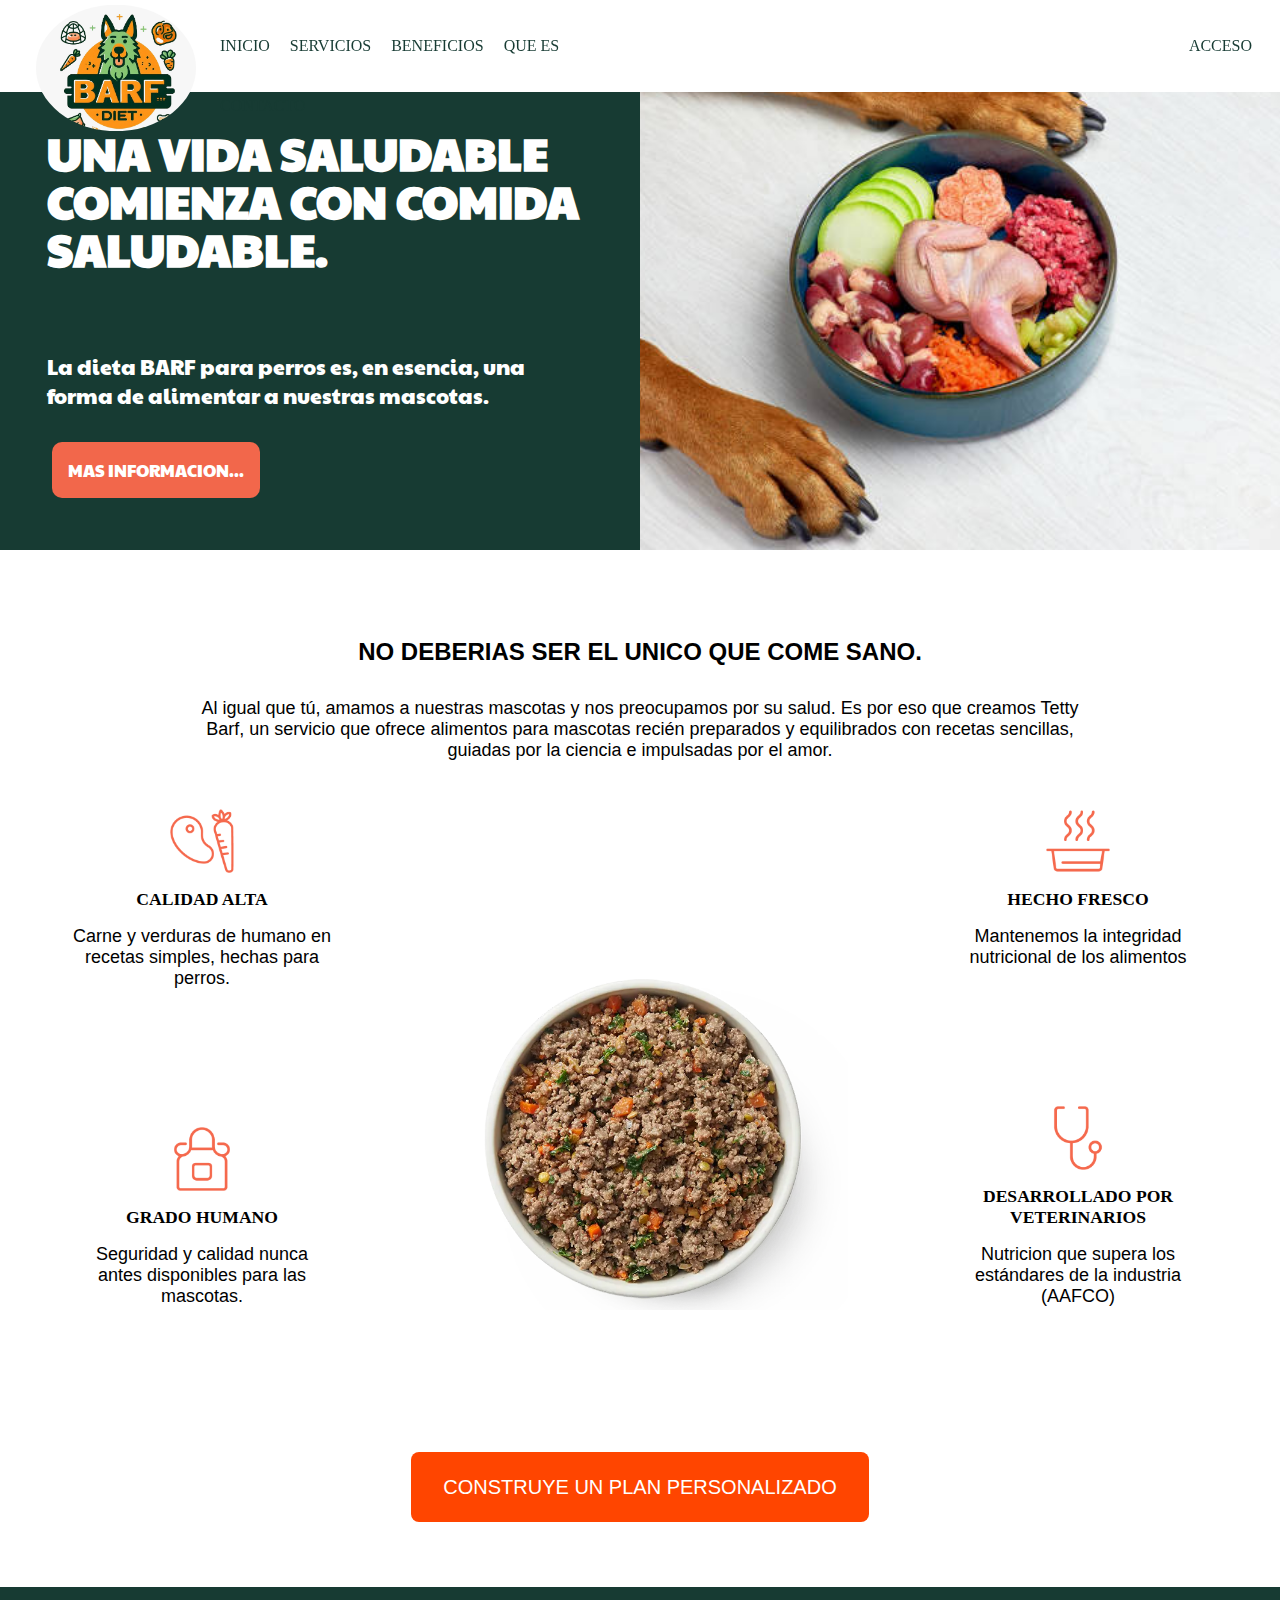
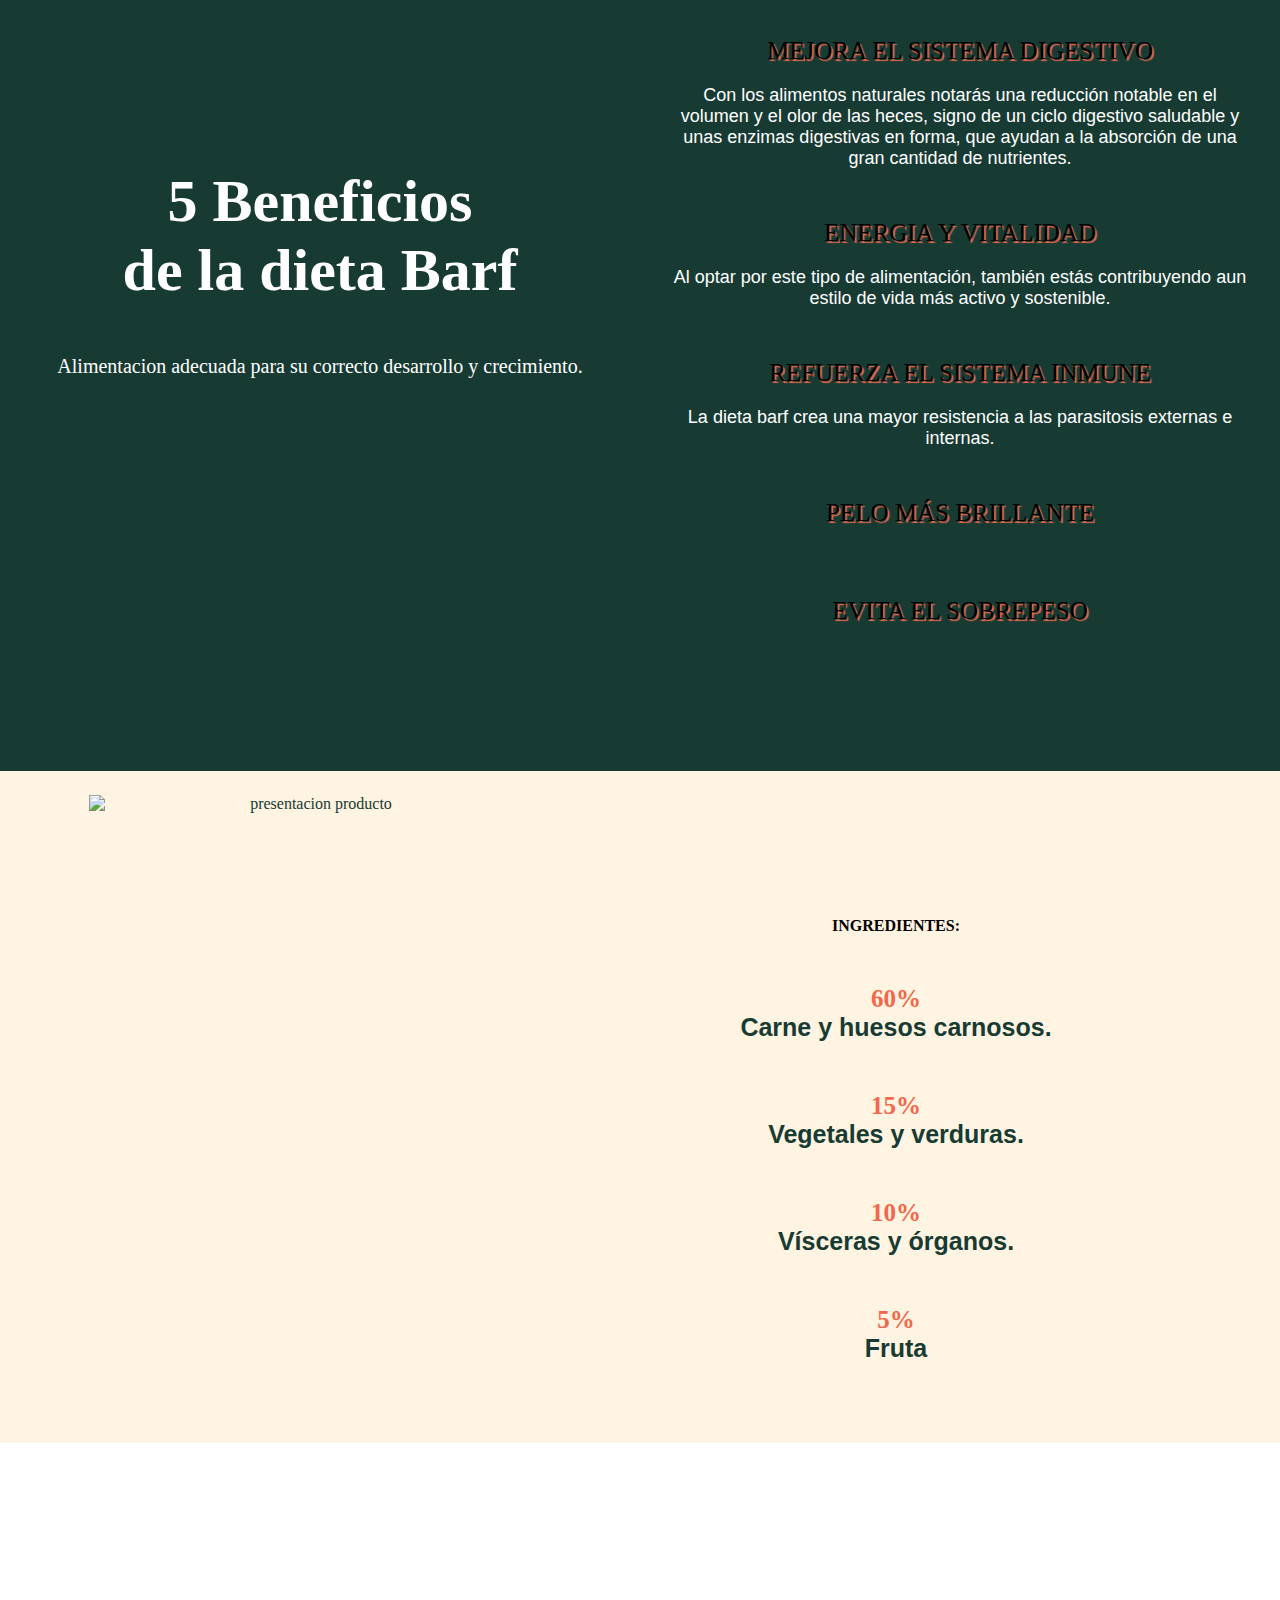
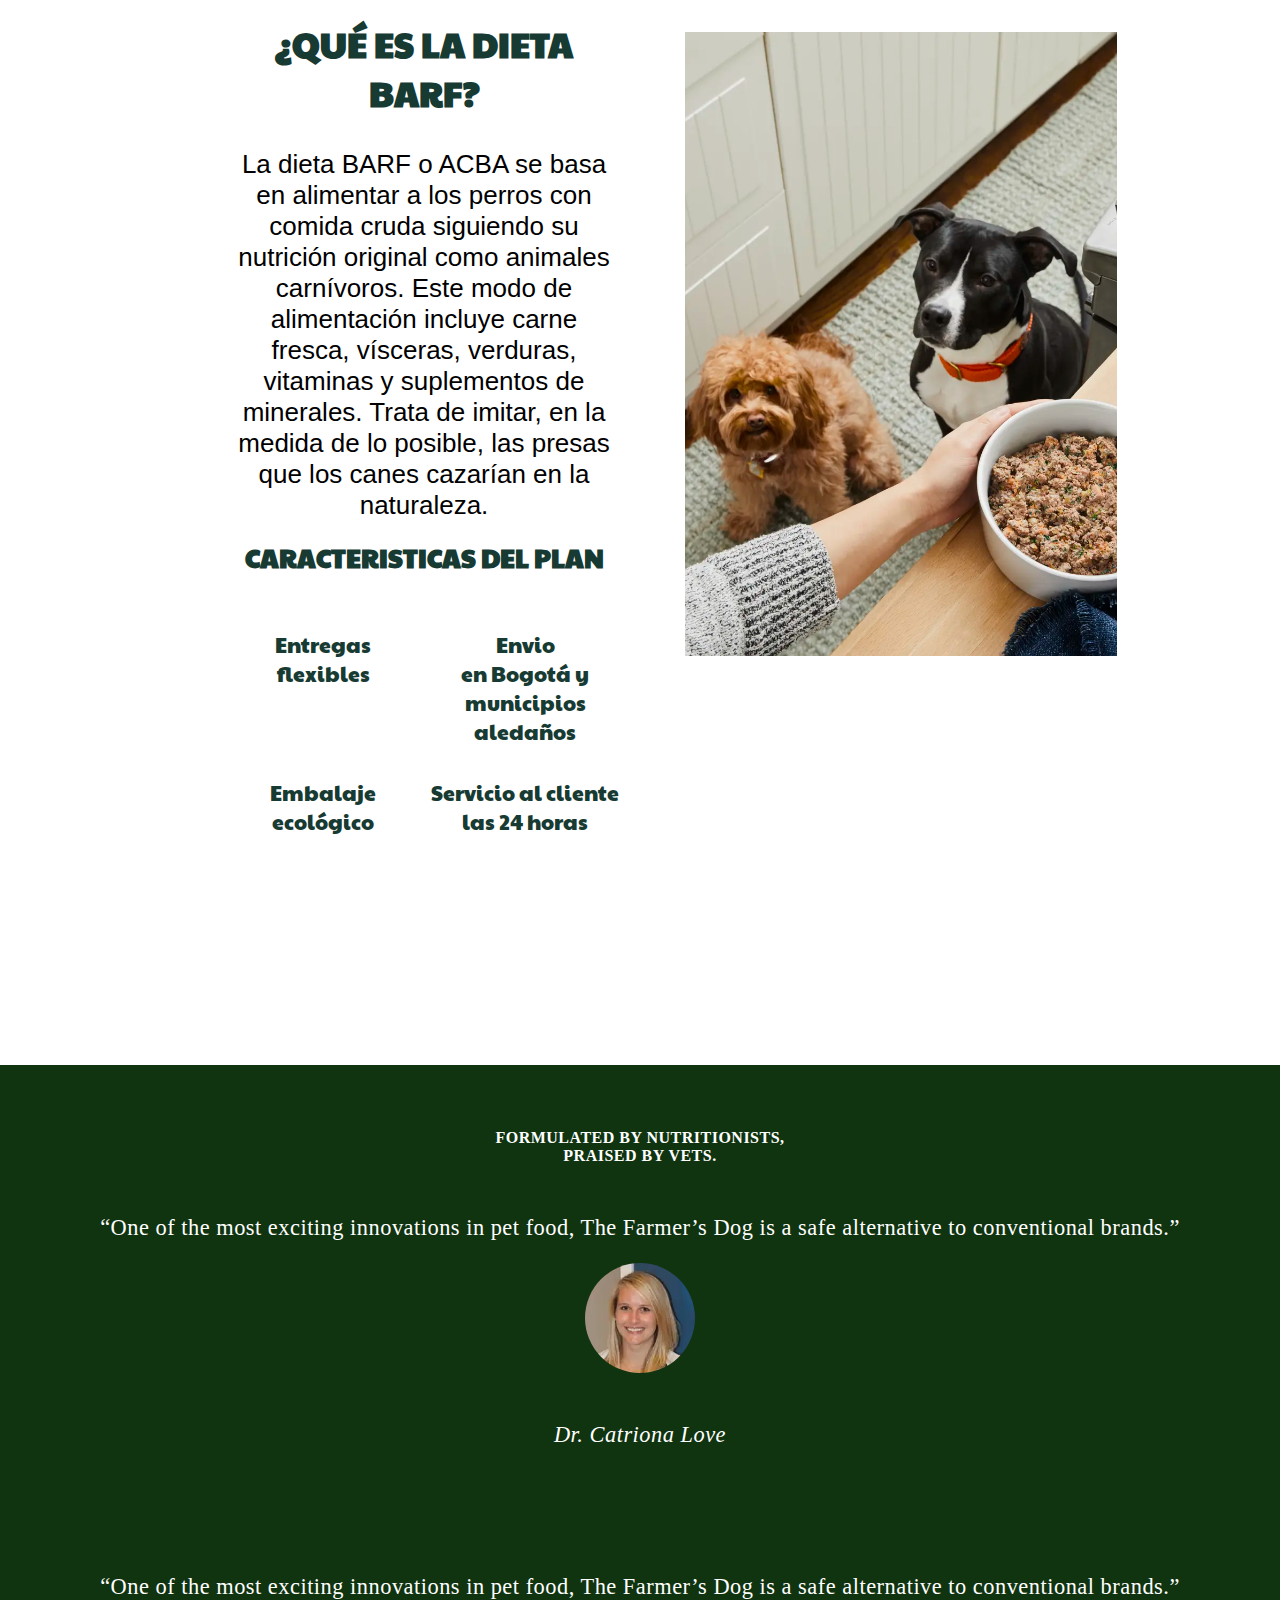
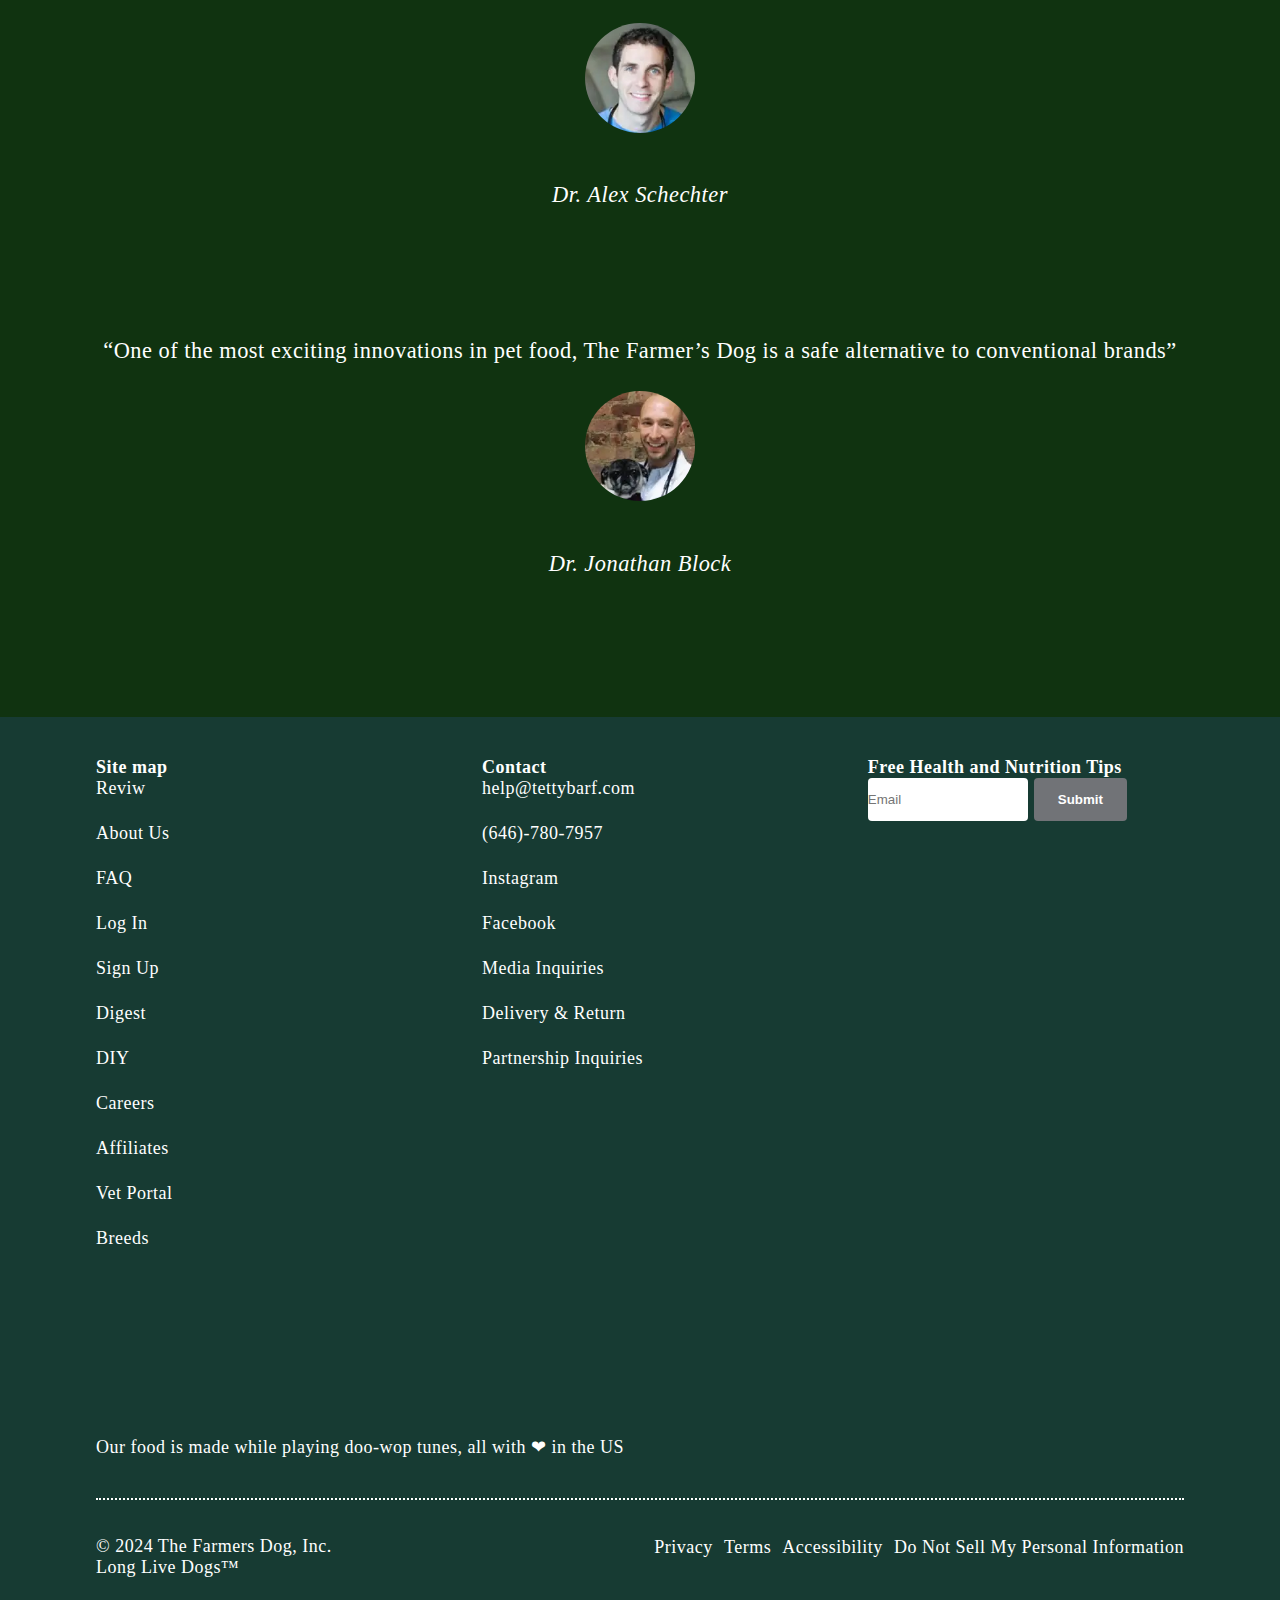
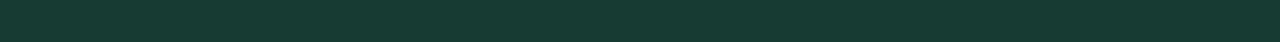
==== commit 2a640dbc: "se solucionaron los conflictos" ====
--- a/index.html
+++ b/index.html
@@ -85,7 +85,7 @@
                                 <img class="img  content-img-min maxm" src="./img/usda-kitchens-b0dc22.webp" alt="">
                             </div>
                             <h3>grado humano</h3>
-                            <p>Safety and quality never before available to pets</p>
+                            <p>Seguridad y calidad nunca antes disponibles para las mascotas.</p>
                     </div>
                 </div>
                 <div class="fila image">
@@ -99,14 +99,14 @@
                             <img class="img content-img-min max" src="./img/made-fresh-2aff4f.webp" alt="">
                         </div>
                         <h3>hecho fresco</h3>
-                        <p>Maintain whole food and nutritional integrity</p>
+                        <p>Mantenemos la integridad nutricional de los alimentos</p>
                     </div> 
                     <div class="column">
                         <div>
                             <img class="img  content-img-min" src="./img/vet-approved-c3fc25.webp" alt="">
                         </div>
-                        <h3> desarrollado</h3>
-                        <p>Nutrition that exceeds industry standards (AAFCO)</p>
+                        <h3>Desarrollado por veterinarios</h3>
+                        <p>Nutricion que supera los estándares de la industria (AAFCO)</p>
                     </div>	
                 </div>
                     <div class="content-button">
@@ -173,9 +173,8 @@
             <section class="section4">
         
                 <div class="section4-box-info">
-                    <h2 class="section4-info">Mejor para ellos mas facil para ti.</h2>
-                    <p class="section4-parrafo">Omita las tiendas, conservantes y marcas minoristas. Nuestros planes desarrollados por el veterinario lo guían a la mejor dieta, mientras que las entregas congeladas perfectamente programadas lo aseguran nunca se agota.</p> 
-        
+                    <h2 class="section4-info">¿Qué es la dieta BArf?</h2>
+                    <p class="section4-parrafo">La dieta BARF o ACBA se basa en alimentar a los perros con comida cruda siguiendo su nutrición original como animales carnívoros. Este modo de alimentación incluye carne fresca, vísceras, verduras, vitaminas y suplementos de minerales. Trata de imitar, en la medida de lo posible, las presas que los canes cazarían en la naturaleza.</p> 
         
                     
                 <div>
@@ -184,23 +183,23 @@
         
                 <div class="plan">
                     <div>
-                        <p>gratis y flexible</p>
-                        <p>entregas</p>
+                        <p>Entregas</p>
+                        <p>flexibles</p>
                     </div>
         
                     <div>
-                        <p>A nivel de bogota</p>
                         <p>Envio</p>
+                        <p>en Bogotá y municipios aledaños</p>
                     </div>
         
                     <div>
-                        <p>Ecoamistoso</p>
                         <p>Embalaje</p>
+                        <p>ecológico</p>
                     </div>
         
                     <div>
-                        <p>24 horas</p>
-                        <p>Servivio al cliente</p>
+                        <p>Servicio al cliente</p>
+                        <p>las 24 horas</p>
                     </div>
                 </div>
         
@@ -295,7 +294,7 @@
                 <div class="menu-list-footer">
                     <h4 class="title-menu-list">Contact</h4>
                     <ul class="menu-footer">
-                        <li><a  href="#" class="menu-link">help@thefarmersdog.com</a></li>
+                        <li><a  href="#" class="menu-link">help@tettybarf.com</a></li>
                         <li><a href="#" class="menu-link">(646)-780-7957</a></li>
                         <li><a href="#" class="menu-link">Instagram</a></li>
                         <li><a href="#" class="menu-link">Facebook</a></li>
--- a/css/style.css
+++ b/css/style.css
@@ -527,29 +527,27 @@
     align-items: center;
     text-align: center;
     margin-bottom: 6rem;
-}
+  }
 
 .t {
     margin: 50px 0px 20px 0px;
     font-size: 25px;
-    font-weight: lighter;
-    text-shadow: 2px 2px 1px #f2674b;
+  font-weight: lighter;
+  text-shadow: 2px 2px 1px #f2674b;
 }
 
 .span {
     font-size: 20px;
-}
-
-
+  }
 
 .tp {
     font-size: 60px;
     margin: 183px 0px 50px 0px;
     font-weight: bold;
-}
+  }
 .t.a {
     margin: 50px 0px 50px 0px;
-}
+  }
 
 .ss {
     background-color: #FFF3E1;
@@ -579,6 +577,7 @@
 h2 {
     font-size: 45px;
     font-weight: bold;
+    margin-top: 10rem;
 }
 
 .c {
@@ -589,6 +588,13 @@
 .d {
     font-weight: bold;
     font-size: 30px;
+}
+@media (min-width: 992){ 
+    .laimg {
+    width: 35rem;
+    top: -263px;
+    left: 65px;
+    }
 }
 /* estilos de la section4 */
 
@@ -1064,10 +1070,19 @@
         margin-bottom: 5rem;
     }
     .laimg {
-        width: 60rem;
+        width: 28rem;
         position: relative;
-        top: -233px;
-    }
+        top: -303px;
+        left: 25px;
+    }
+    .c, .d{
+        font-size: 25px;
+    }
+    h2 {
+        margin-top: 0;
+    }
+}
+
     /* aqui comienza los estilos de la seccion4 */
     .section4 {
         width: 100%;
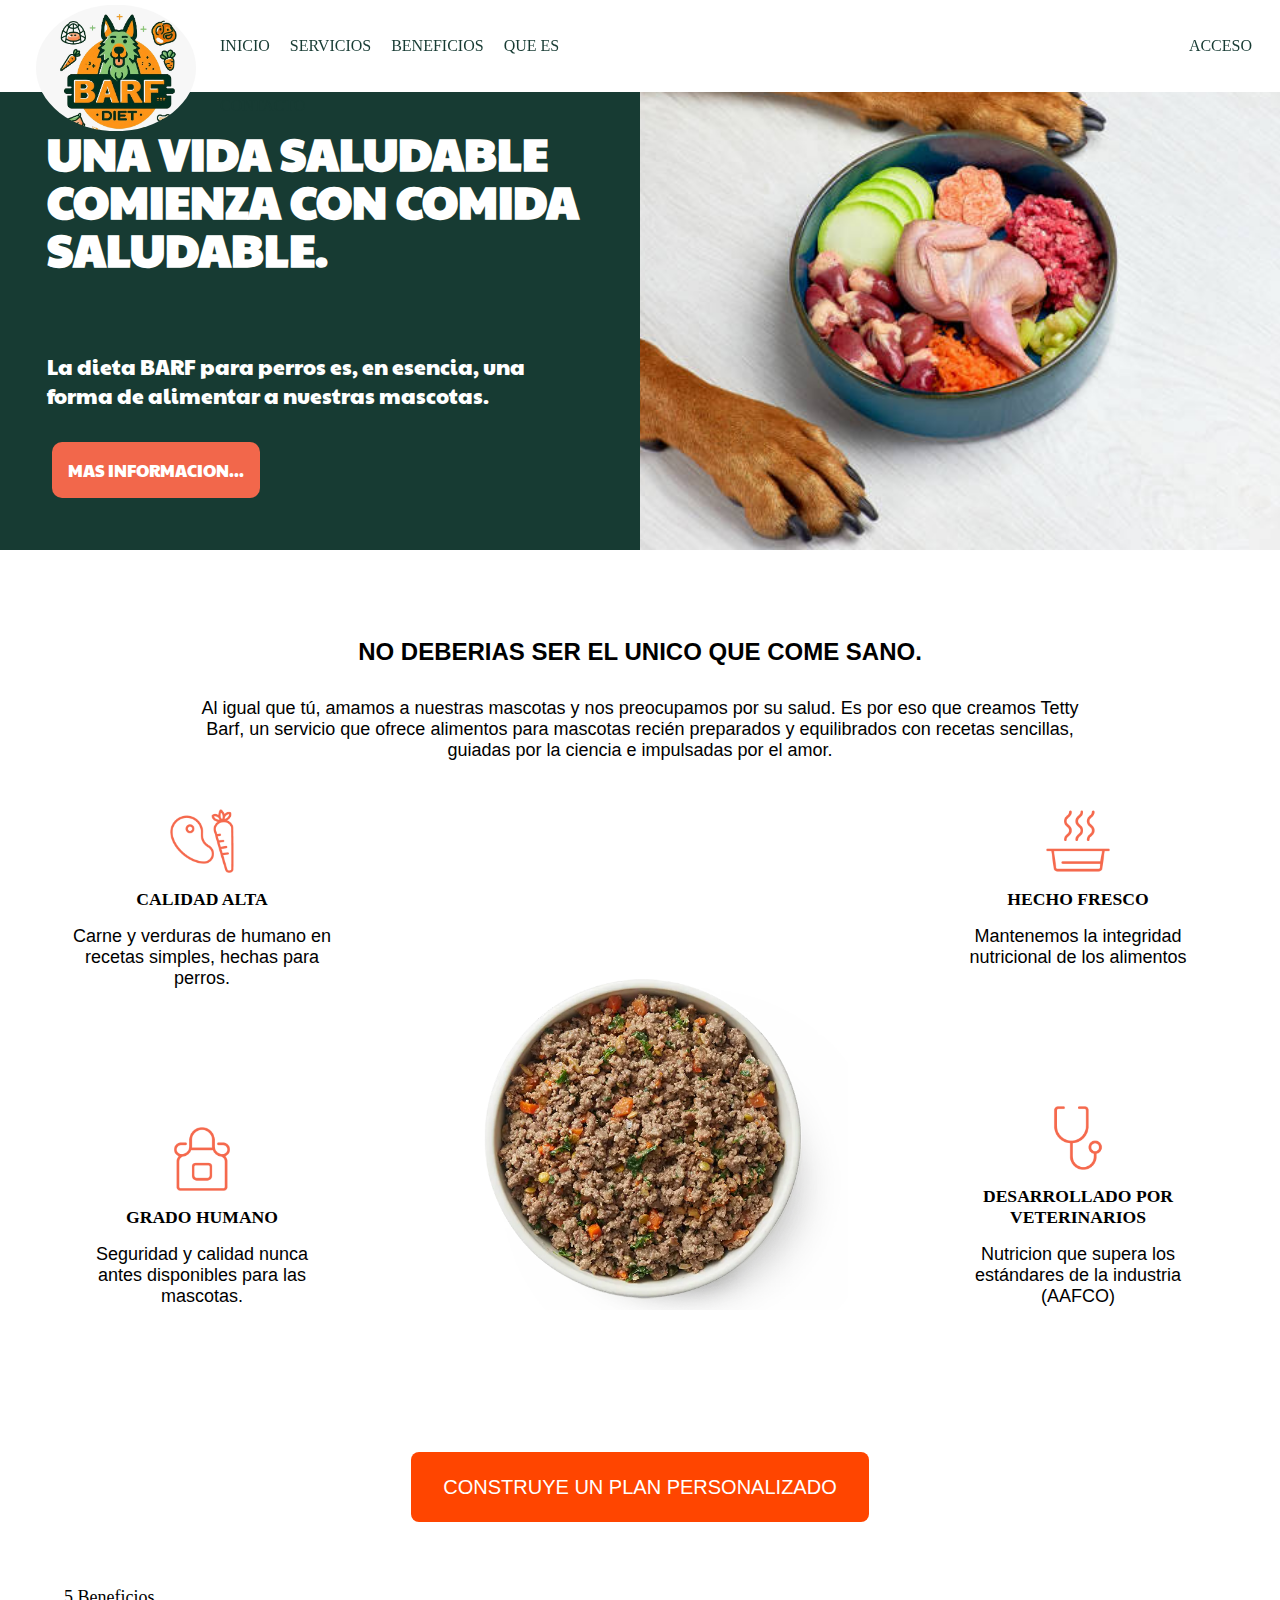
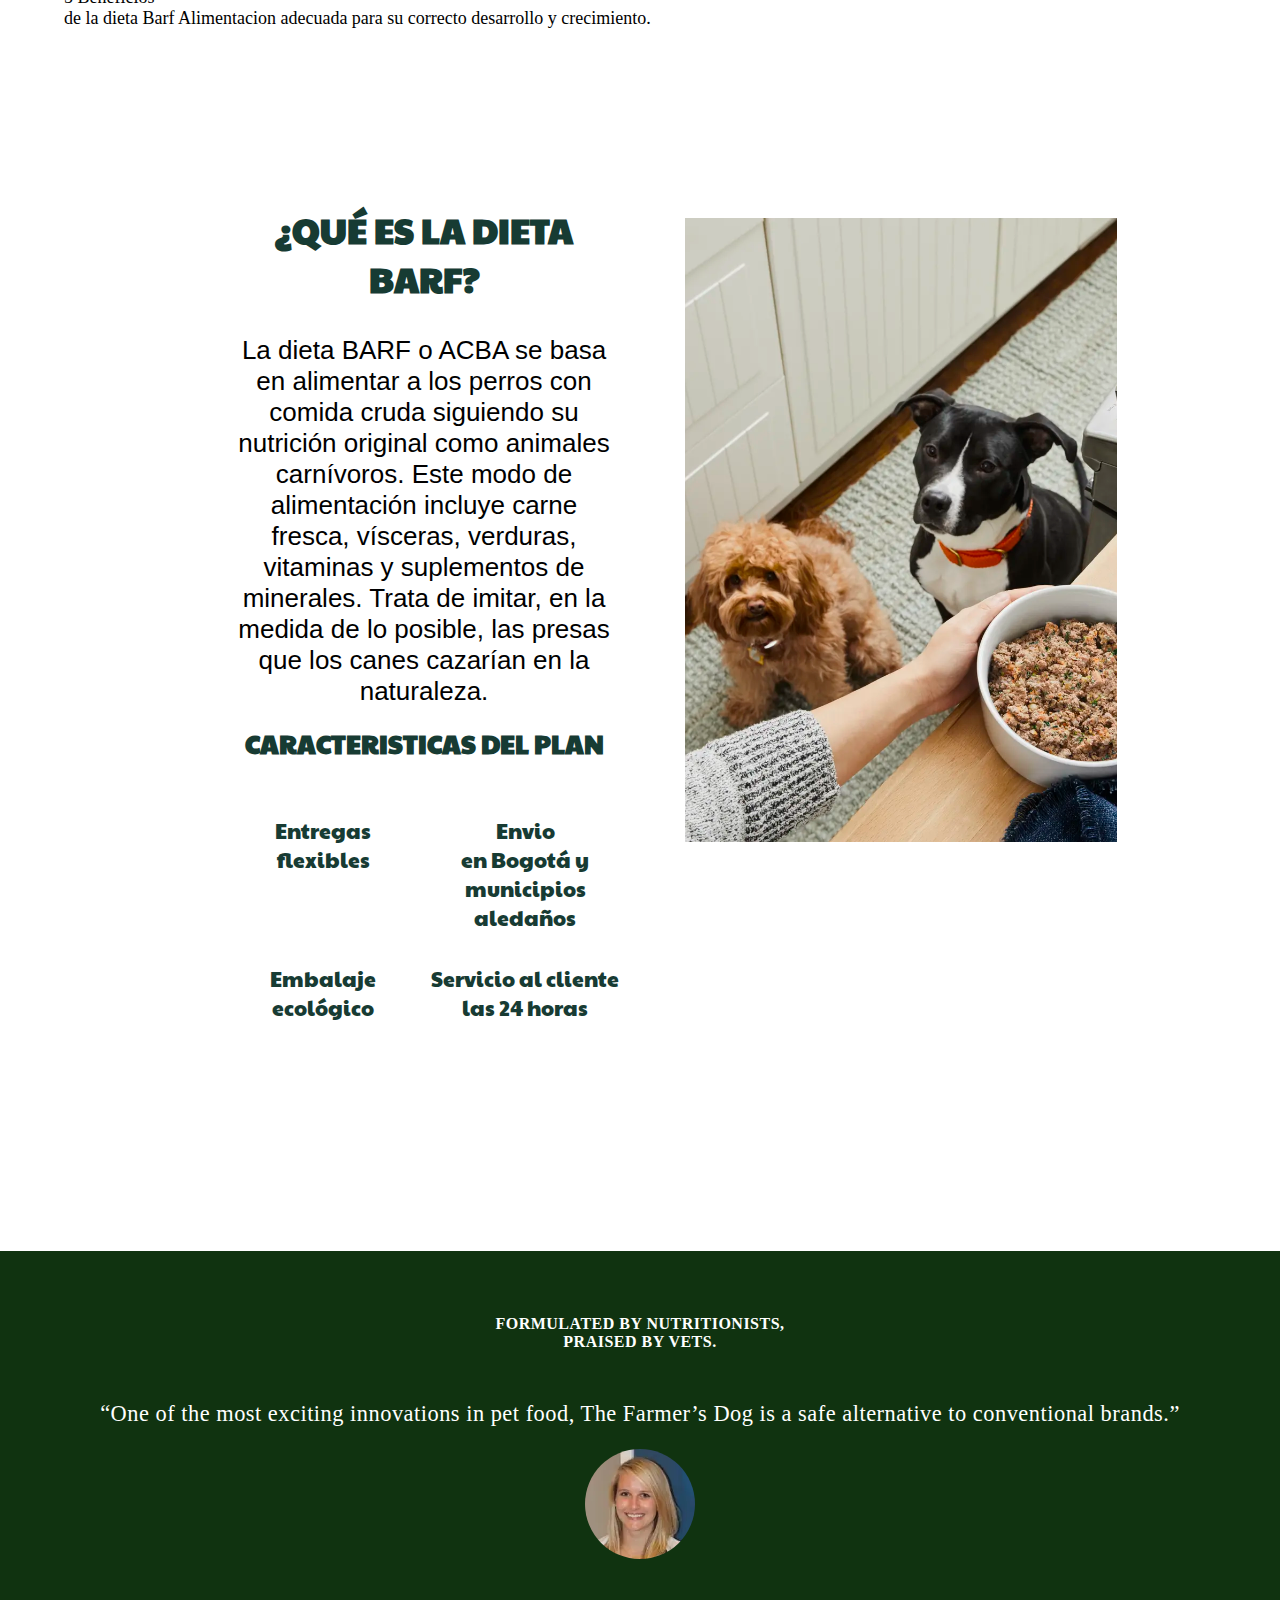
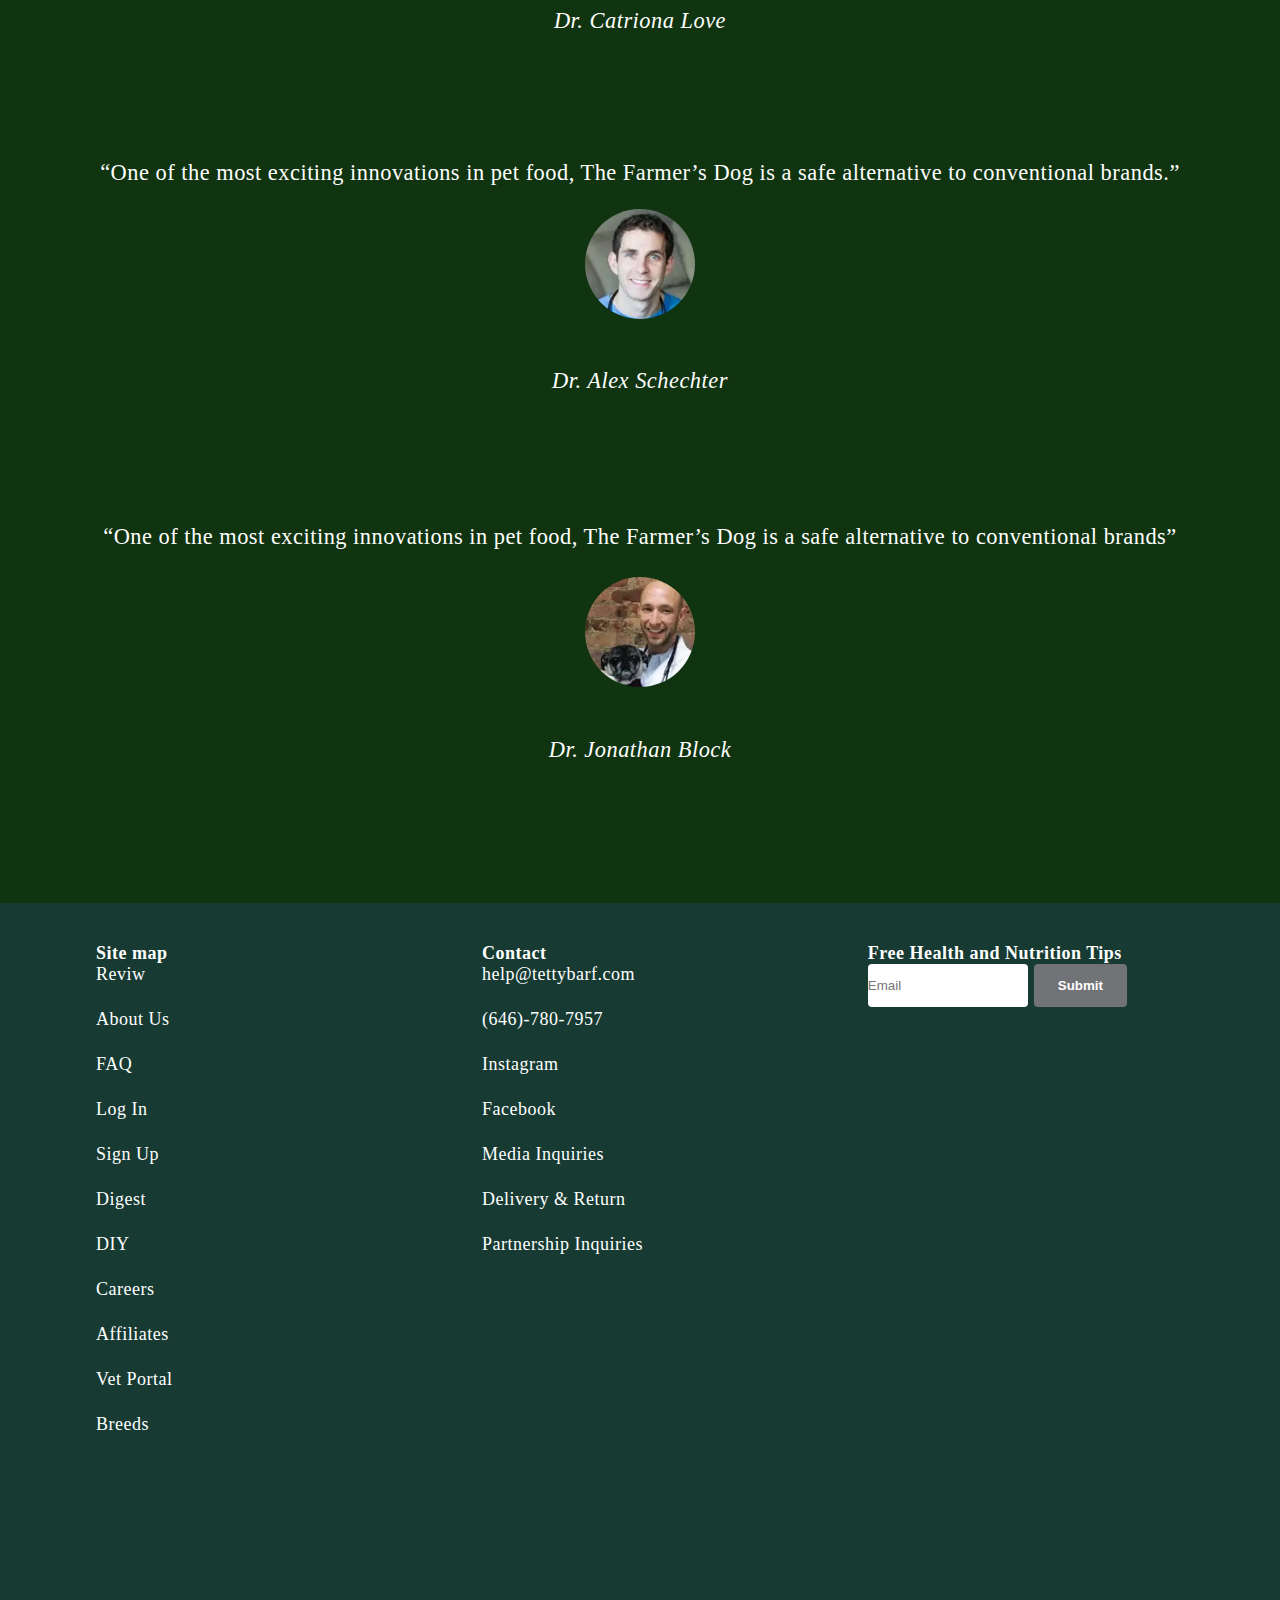
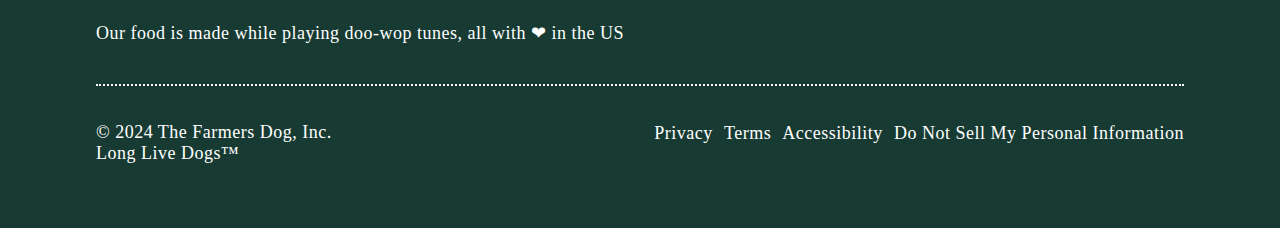
==== commit 7e504ab7: "se guardan cambios" ====
--- a/index.html
+++ b/index.html
@@ -125,7 +125,7 @@
                         Alimentacion adecuada para su correcto desarrollo y crecimiento.
                     </span>
                 </div>
-                <div class="gr container">
+                <!-- <div class="gr container">
                     <div class="qgrs">
                         <h3 class="t">Mejora el sistema digestivo</h3>
                         <p class="p">Con los alimentos naturales notarás una reducción notable en el volumen y el olor de las heces, signo de un ciclo digestivo saludable y unas enzimas digestivas en forma, que ayudan a la absorción de una gran cantidad de nutrientes.</p>
@@ -169,7 +169,7 @@
                     <p class="d">Fruta</p>
                 </div>
             </div>  
-            </section>
+            </section> -->
             <section class="section4">
         
                 <div class="section4-box-info">
--- a/css/style.css
+++ b/css/style.css
@@ -508,7 +508,7 @@
 
 }
 /* estilos de la seccion5 */
-.s {
+/* .s {
     background-color: #173b33;
     display: flex;
     color: white;
@@ -527,27 +527,27 @@
     align-items: center;
     text-align: center;
     margin-bottom: 6rem;
-  }
+}
 
 .t {
     margin: 50px 0px 20px 0px;
     font-size: 25px;
-  font-weight: lighter;
-  text-shadow: 2px 2px 1px #f2674b;
+    font-weight: lighter;
+    text-shadow: 2px 2px 1px #f2674b;
 }
 
 .span {
     font-size: 20px;
-  }
+}
 
 .tp {
     font-size: 60px;
     margin: 183px 0px 50px 0px;
     font-weight: bold;
-  }
+}
 .t.a {
     margin: 50px 0px 50px 0px;
-  }
+}
 
 .ss {
     background-color: #FFF3E1;
@@ -588,14 +588,8 @@
 .d {
     font-weight: bold;
     font-size: 30px;
-}
-@media (min-width: 992){ 
-    .laimg {
-    width: 35rem;
-    top: -263px;
-    left: 65px;
-    }
-}
+} */
+
 /* estilos de la section4 */
 
 .section4 {
@@ -1043,7 +1037,7 @@
         border: radio;
     }
     /* estilos de la seccion5 */
-    .gr.container {
+    /* .gr.container {
         display: flex;
         flex-direction: column;
         align-items: center;
@@ -1080,7 +1074,7 @@
     }
     h2 {
         margin-top: 0;
-    }
+    } */
 }
 
     /* aqui comienza los estilos de la seccion4 */
@@ -1190,9 +1184,9 @@
         align-items: center;
 
     }
-}
-
-
-
-
-
+
+
+
+
+
+
